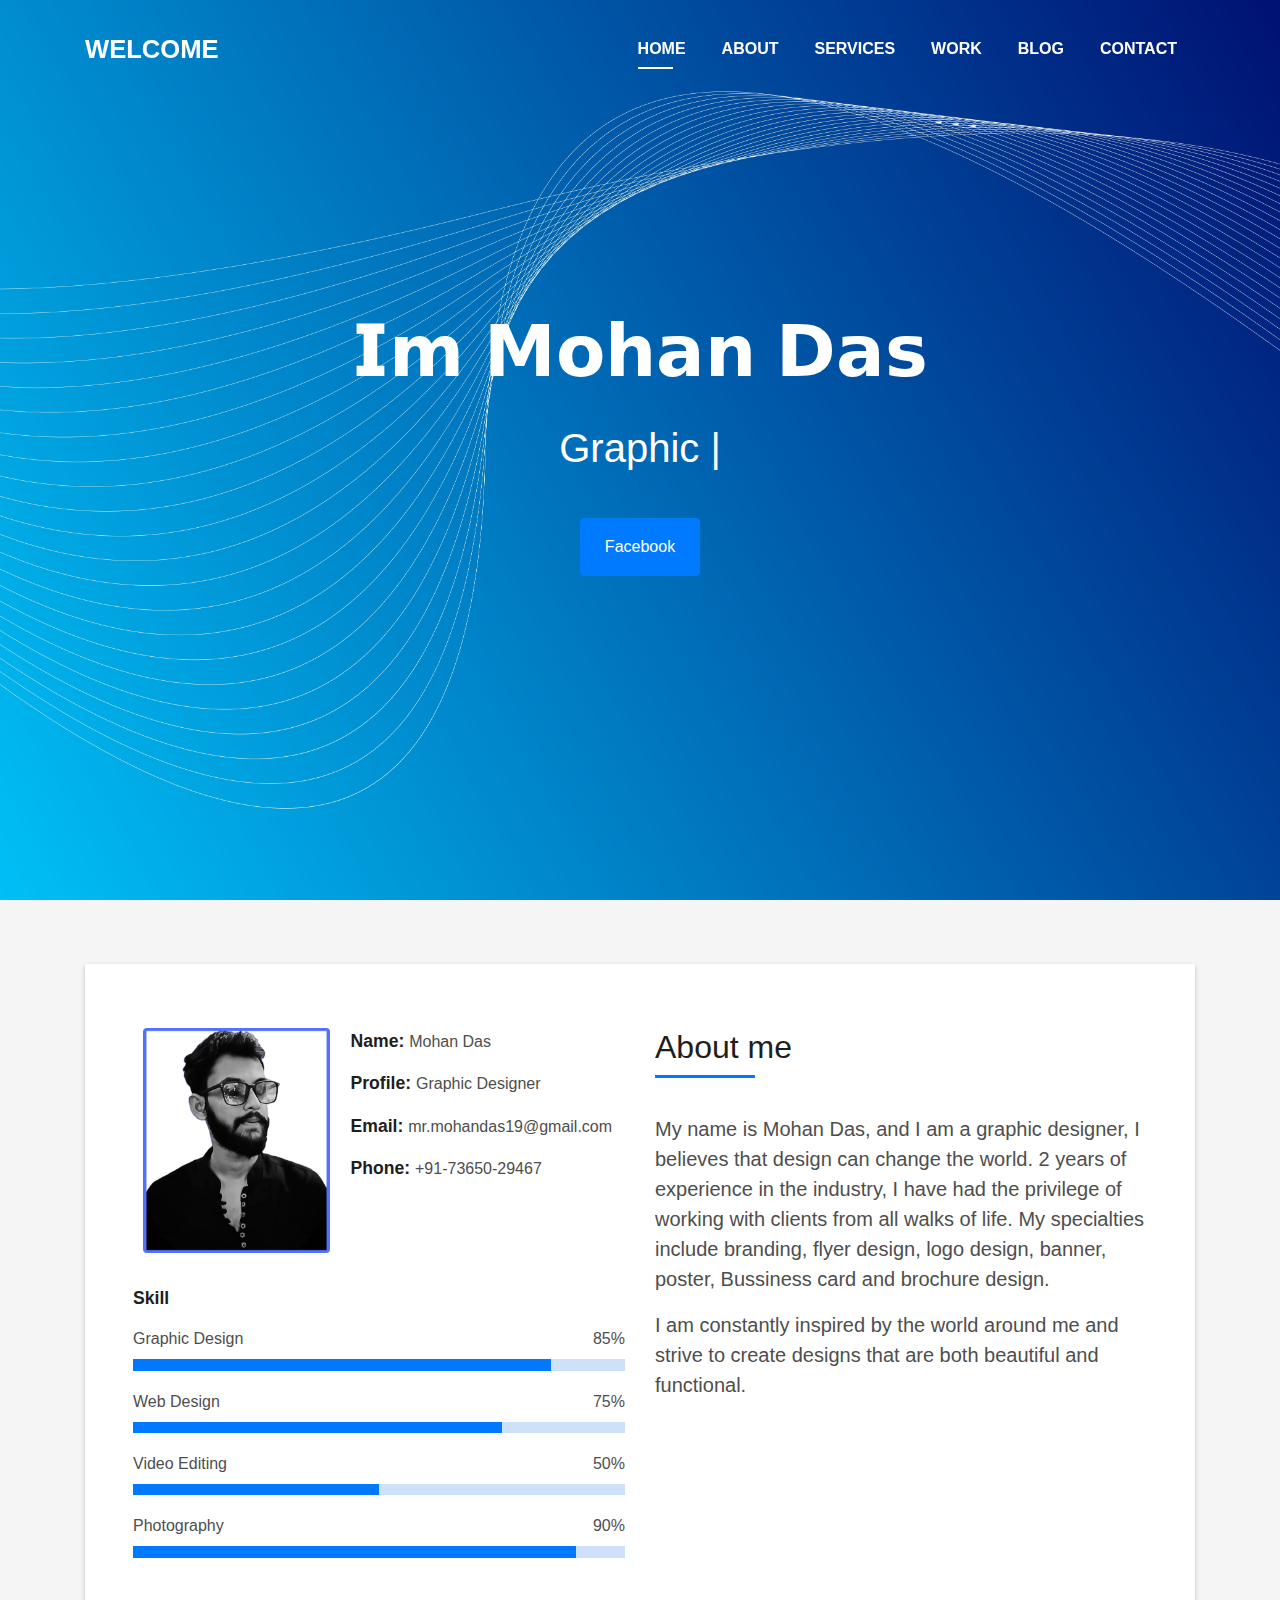
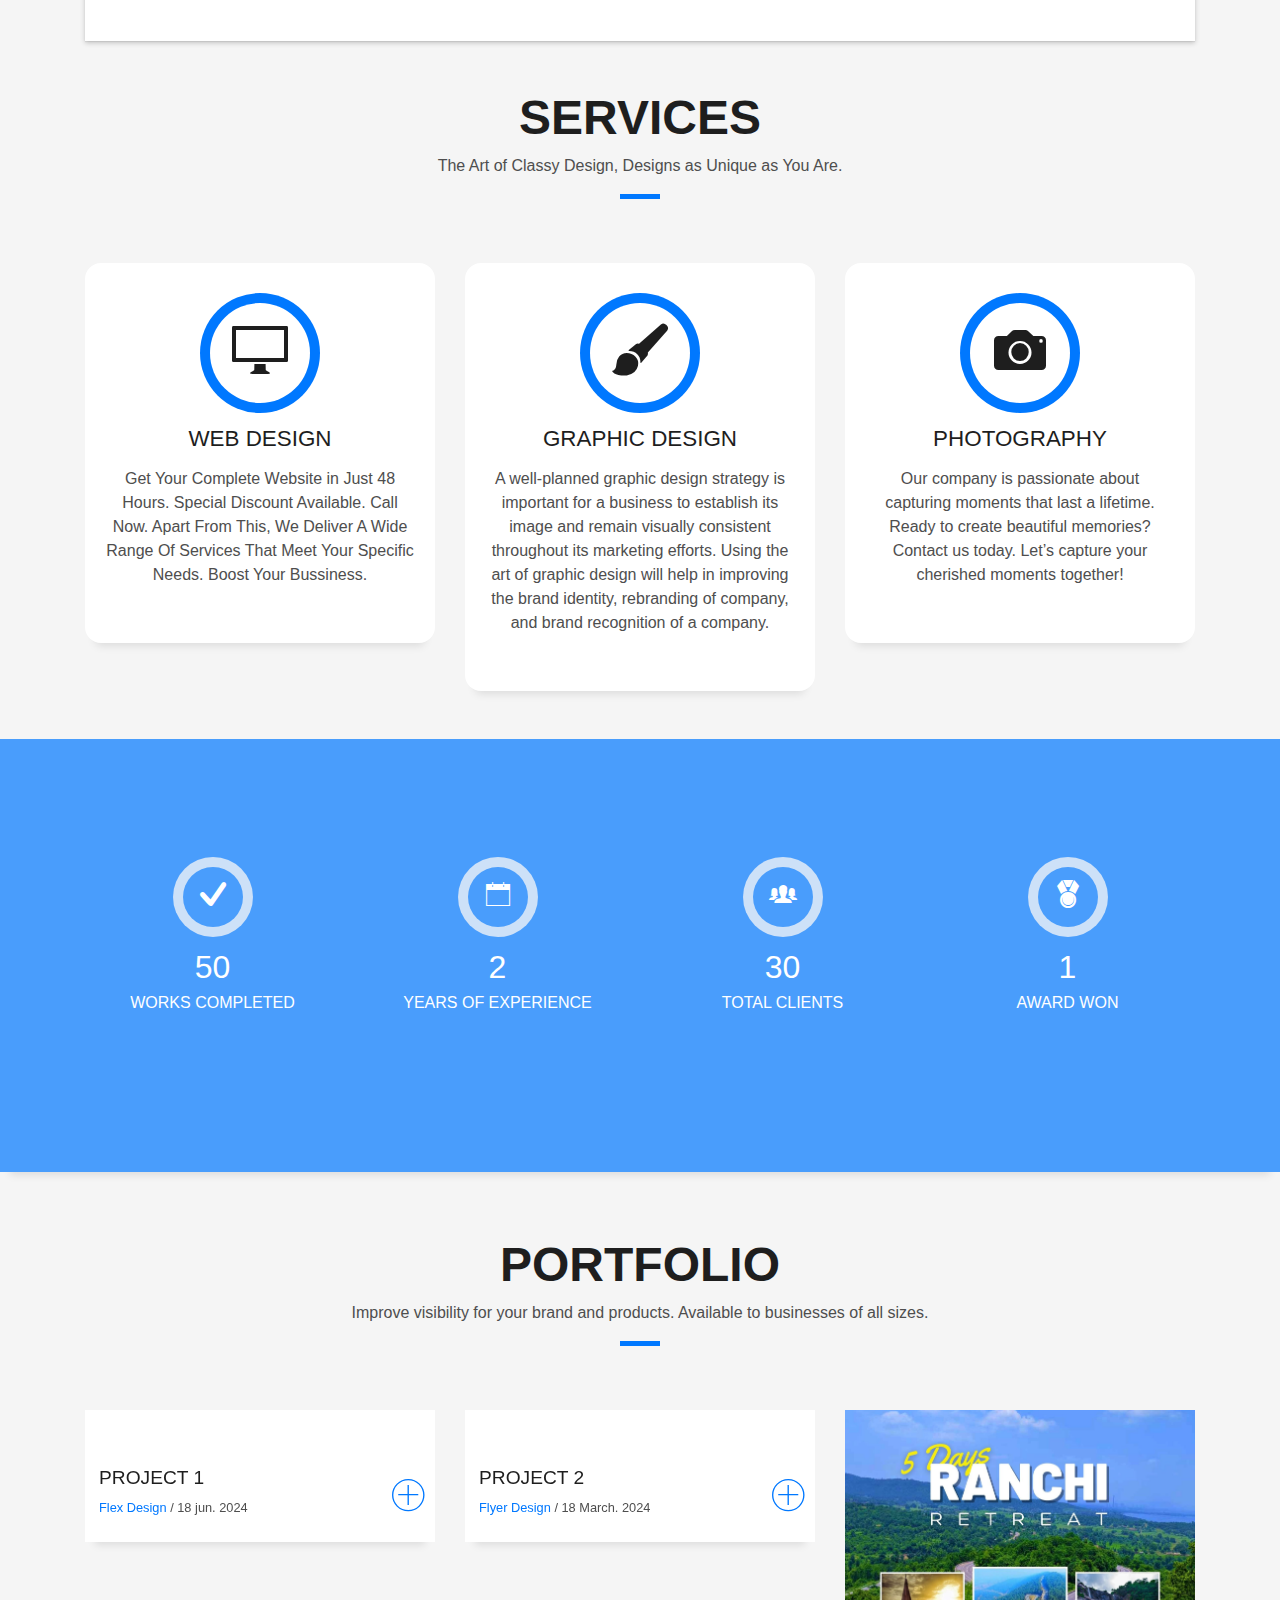
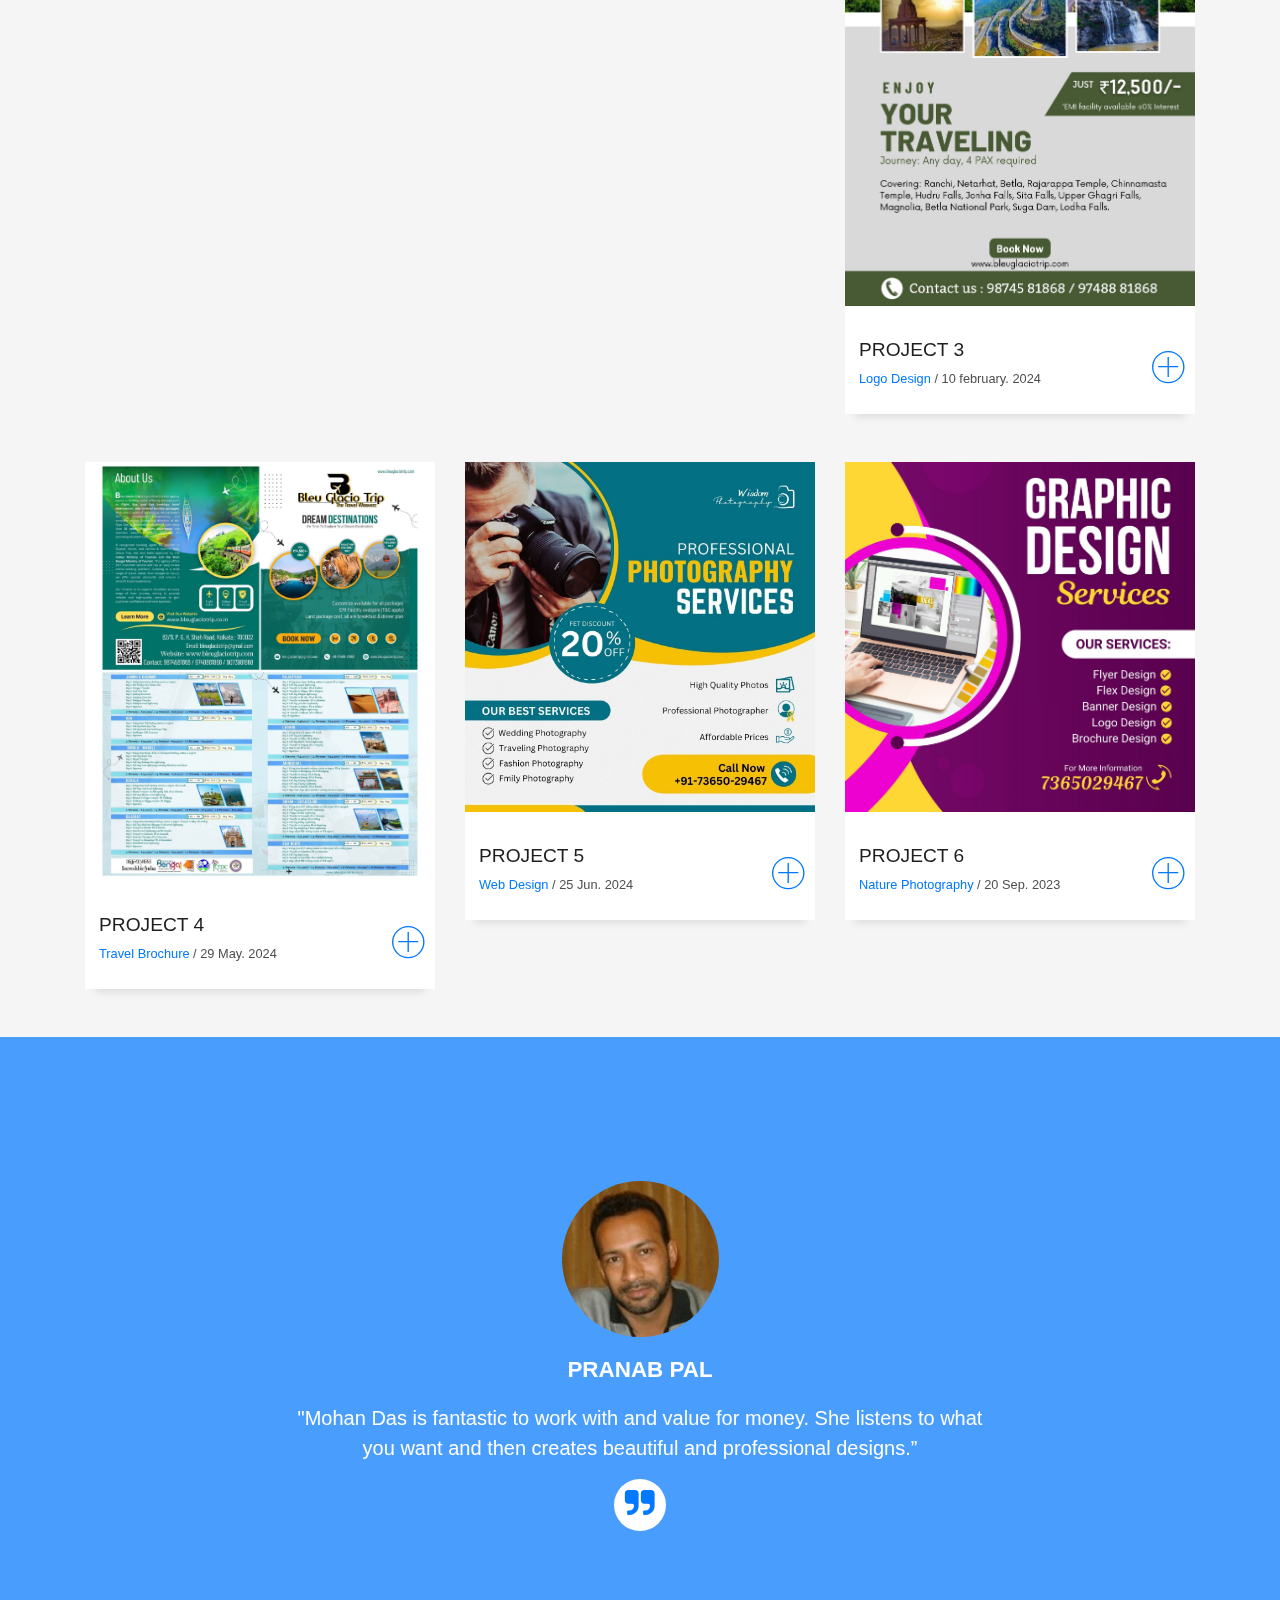
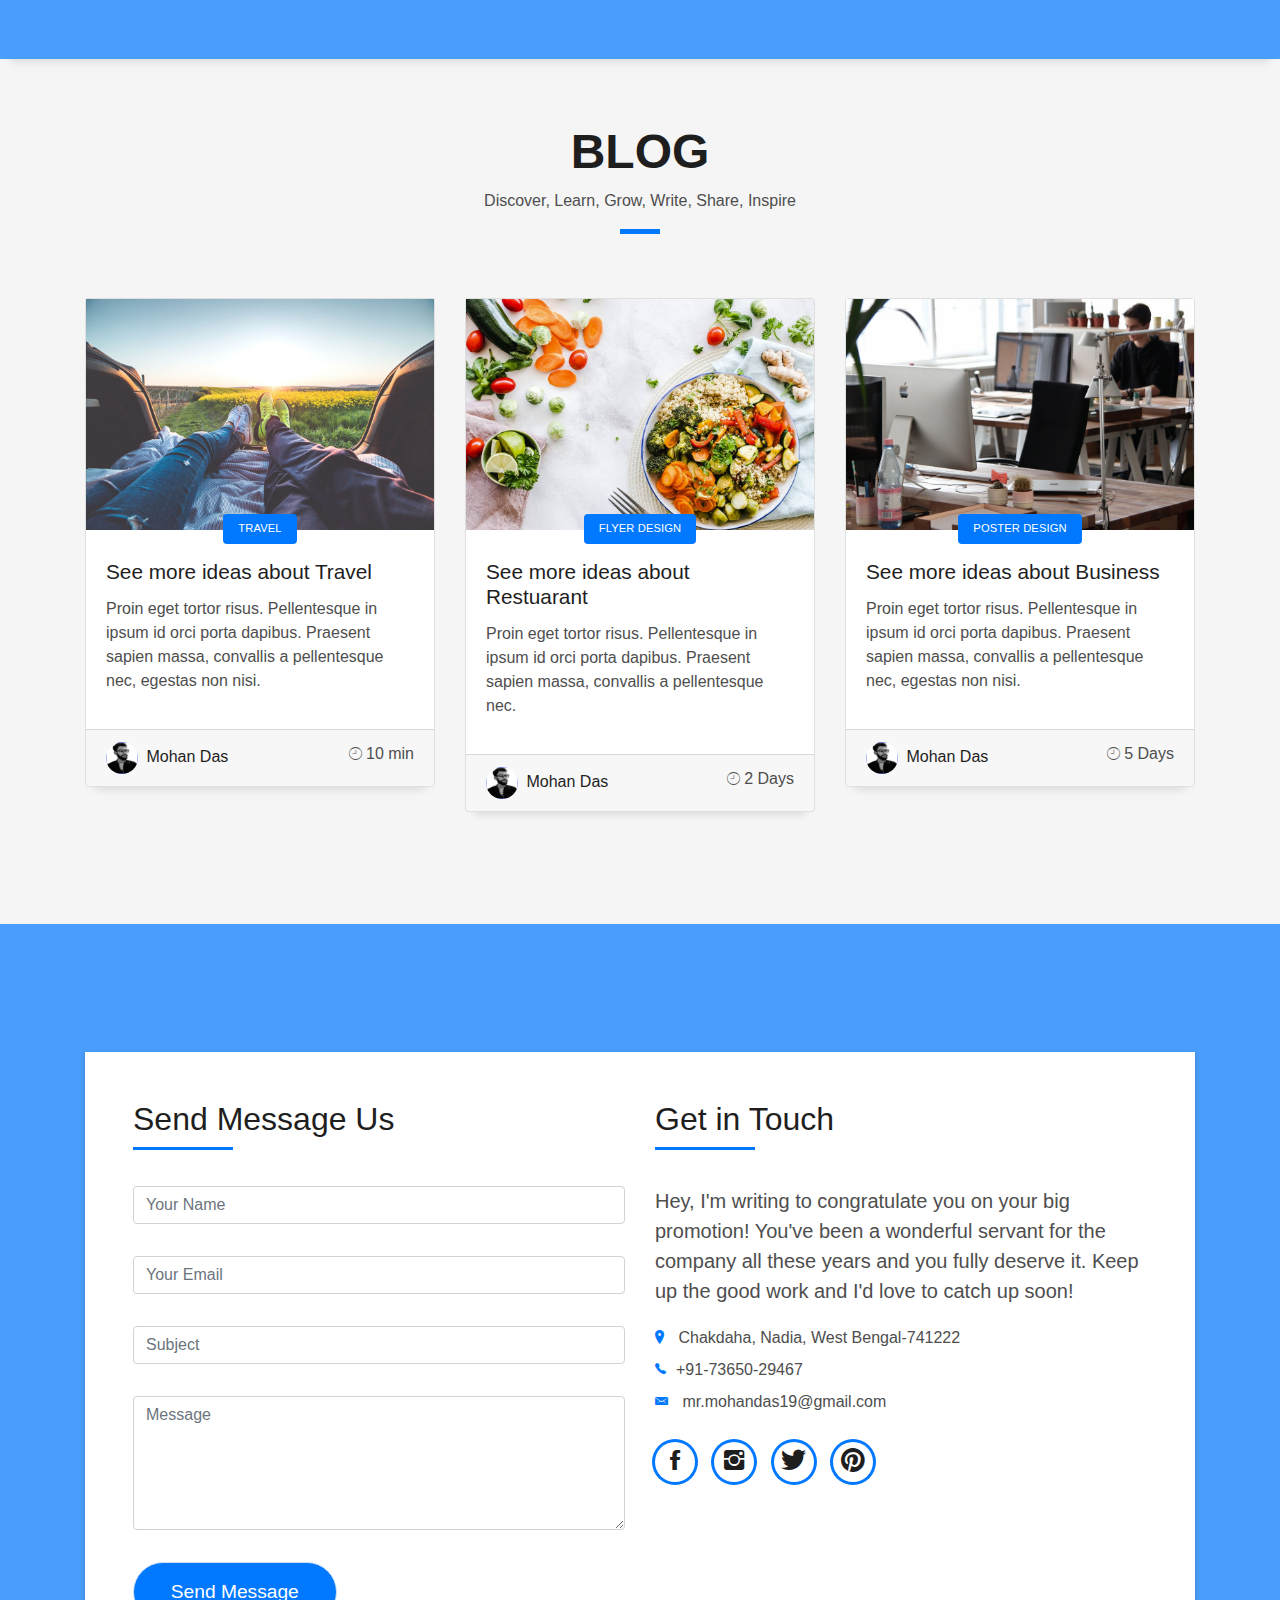
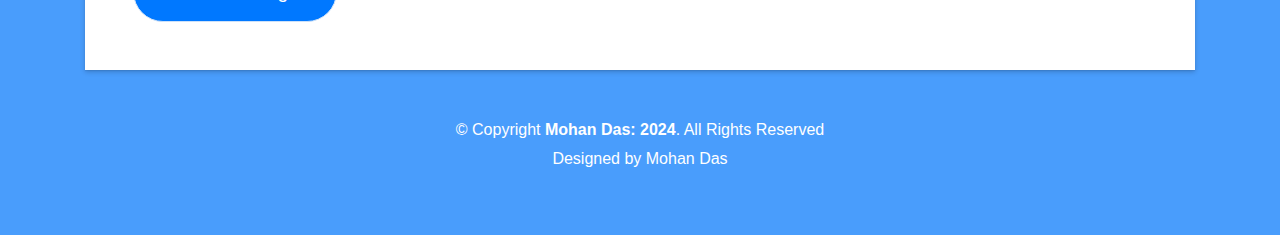
==== index.html @ 05a3be1e "Update index.html" ====
<!DOCTYPE html>
<html lang="en">
<head>
  <meta charset="utf-8">
  <title>Mohan Das</title>
  <meta content="width=device-width, initial-scale=1.0" name="viewport">
  <meta content="" name="keywords">
  <meta content="" name="description">

  <!-- Favicons -->
  <link href="img/favicon.png" rel="icon">
  <link href="img/apple-touch-icon.png" rel="apple-touch-icon">

  <!-- Bootstrap CSS File -->
  <link href="lib/bootstrap/css/bootstrap.min.css" rel="stylesheet">

  <!-- Libraries CSS Files -->
  <link href="lib/font-awesome/css/font-awesome.min.css" rel="stylesheet">
  <link href="lib/animate/animate.min.css" rel="stylesheet">
  <link href="lib/ionicons/css/ionicons.min.css" rel="stylesheet">
  <link href="lib/owlcarousel/assets/owl.carousel.min.css" rel="stylesheet">
  <link href="lib/lightbox/css/lightbox.min.css" rel="stylesheet">

  <!-- Main Stylesheet File -->
  <link href="css/style.css" rel="stylesheet">

  <!-- =======================================================
    Theme Name: Mohan Das
    Theme URL:
    Author: 
    License: 
  ======================================================= -->
</head>

<body id="page-top">

  <!--/ Nav Star /-->
  <nav class="navbar navbar-b navbar-trans navbar-expand-md fixed-top" id="mainNav">
    <div class="container">
      <a class="navbar-brand js-scroll" href="#page-top">WELCOME</a>
      <button class="navbar-toggler collapsed" type="button" data-toggle="collapse" data-target="#navbarDefault"
        aria-controls="navbarDefault" aria-expanded="false" aria-label="Toggle navigation">
        <span></span>
        <span></span>
        <span></span>
      </button>
      <div class="navbar-collapse collapse justify-content-end" id="navbarDefault">
        <ul class="navbar-nav">
          <li class="nav-item">
            <a class="nav-link js-scroll active" href="#home">Home</a>
          </li>
          <li class="nav-item">
            <a class="nav-link js-scroll" href="#about">About</a>
          </li>
          <li class="nav-item">
            <a class="nav-link js-scroll" href="#service">Services</a>
          </li>
          <li class="nav-item">
            <a class="nav-link js-scroll" href="#work">Work</a>
          </li>
          <li class="nav-item">
            <a class="nav-link js-scroll" href="#blog">Blog</a>
          </li>
          <li class="nav-item">
            <a class="nav-link js-scroll" href="#contact">Contact</a>
          </li>
        </ul>
      </div>
    </div>
  </nav>
  <!--/ Nav End /-->

  <!--/ Intro Skew Star /-->
  <div id="home" class="intro route bg-image" style="background-image: url(img/intro-bg.jpg)">
    <div class="background-image"></div>
    <div class="intro-content display-table">
      <div class="table-cell">
        <div class="container">
          <!--<p class="display-6 color-d">Hello, world!</p>-->
          <h1 class="intro-title mb-4">𝗜𝗺 𝗠𝗼𝗵𝗮𝗻 𝗗𝗮𝘀</h1>
          <p class="intro-subtitle"><span class="text-slider-items">Graphic Designer,  Web Designer,  Photographer,  Writer</span><strong class="text-slider"></strong></p>
          <!-- <p class="pt-3"><a class="btn btn-primary btn js-scroll px-4" href="#about" role="button">Learn More</a></p> -->
        </div>
        <br>
						<!-- <h2 class="d-flex" style="margin-bottom: 0"></h2> -->
						<!-- <br> -->
			            <p><a href="https://www.facebook.com/writermohandas?mibextid=ZbWKwL" class="btn btn-primary py-3 px-4">Facebook</a> 
						
      </div>
    </div>
  </div>
  <!--/ Intro Skew End /-->

  <section id="about" class="about-mf sect-pt4 route">
    <div class="container">
      <div class="row">
        <div class="col-sm-12">
          <div class="box-shadow-full">
            <div class="row">
              <div class="col-md-6">
                <div class="row">
                  <div class="col-sm-6 col-md-5">
                    <div class="about-img">
                      <img src="img/testimonial-2.jpg" class="img-fluid rounded b-shadow-a" alt="">
                    </div>
                  </div>
                  <div class="col-sm-6 col-md-7">
                    <div class="about-info">
                      <p><span class="title-s">Name: </span> <span>Mohan Das</span></p>
                      <p><span class="title-s">Profile: </span> <span>Graphic Designer</span></p>
                      <p><span class="title-s">Email: </span> <span>mr.mohandas19@gmail.com</span></p>
                      <p><span class="title-s">Phone: </span> <span>+91-73650-29467</span></p>
                    </div>
                  </div>
                </div>
                <div class="skill-mf">
                  <p class="title-s">Skill</p>
                  <span>Graphic Design</span> <span class="pull-right">85%</span>
                  <div class="progress">
                    <div class="progress-bar" role="progressbar" style="width: 85%;" aria-valuenow="85" aria-valuemin="0"
                      aria-valuemax="100"></div>
                  </div>
                  <span>Web Design</span> <span class="pull-right">75%</span>
                  <div class="progress">
                    <div class="progress-bar" role="progressbar" style="width: 75%" aria-valuenow="75" aria-valuemin="0"
                      aria-valuemax="100"></div>
                  </div>
                  <span>Video Editing</span> <span class="pull-right">50%</span>
                  <div class="progress">
                    <div class="progress-bar" role="progressbar" style="width: 50%" aria-valuenow="50" aria-valuemin="0"
                      aria-valuemax="100"></div>
                  </div>
                  <span>Photography</span> <span class="pull-right">90%</span>
                  <div class="progress">
                    <div class="progress-bar" role="progressbar" style="width: 90%" aria-valuenow="90" aria-valuemin="0"
                      aria-valuemax="100"></div>
                  </div>
                </div>
              </div>
              <div class="col-md-6">
                <div class="about-me pt-4 pt-md-0">
                  <div class="title-box-2">
                    <h5 class="title-left">
                      About me
                    </h5>
                  </div>
                  <p class="lead">
                    My name is Mohan Das, and I am a graphic designer, I believes that design can change the world. 
                    2 years of experience in the industry, I have had the privilege of working with clients from all walks of life.
                    My specialties include branding, flyer design, logo design, banner, poster, Bussiness card and brochure design.
                  <p class="lead">
                    I am constantly inspired by the world around me and strive to create designs that are both beautiful and functional.
                  </p>
                  </p>
                </div>
              </div>
            </div>
          </div>
        </div>
      </div>
    </div>
  </section>

  <!--/ Section Services Star /-->
  <section id="service" class="services-mf route">
    <div class="container">
      <div class="row">
        <div class="col-sm-12">
          <div class="title-box text-center">
            <h3 class="title-a">
              Services
            </h3>
            <p class="subtitle-a">
              The Art of Classy Design, Designs as Unique as You Are.
            </p>
            <div class="line-mf"></div>
          </div>
        </div>
      </div>
      <div class="row">
        <div class="col-md-4">
          <div class="service-box">
            <div class="service-ico">
              <span class="ico-circle"><i class="ion-monitor"></i></span>
            </div>
            <div class="service-content">
              <h2 class="s-title">Web Design</h2>
              <p class="s-description text-center">
                Get Your Complete Website in Just 48 Hours. Special Discount Available.
                Call Now. Apart From This, We Deliver A Wide Range Of Services That Meet Your Specific Needs.
                Boost Your Bussiness.
              </p>
            </div>
          </div>
        </div>
        <div class="col-md-4">
          <div class="service-box">
            <div class="service-ico">
              <span class="ico-circle"><i class="ion-paintbrush"></i></span>
            </div>
            <div class="service-content">
              <h2 class="s-title">Graphic Design</h2>
              <p class="s-description text-center">
                A well-planned graphic design strategy is important for a business to
                establish its image and remain visually consistent throughout its marketing efforts.
                Using the art of graphic design will help in improving the brand identity,
                rebranding of company, and brand recognition of a company.
              </p>
            </div>
          </div>
        </div>
        <div class="col-md-4">
          <div class="service-box">
            <div class="service-ico">
              <span class="ico-circle"><i class="ion-camera"></i></span>
            </div>
            <div class="service-content">
              <h2 class="s-title">Photography</h2>
              <p class="s-description text-center">
                Our company is passionate about capturing moments that last a lifetime.
                Ready to create beautiful memories? Contact us today. Let’s capture your cherished moments together!
              </p>
            </div>
        
              </p>
            </div>
          </div>
        </div>
      </div>
    </div>
  </section>
  <!--/ Section Services End /-->
  <div class="section-counter paralax-mf bg-image" style="background-image: url(img/counters-bg.jpg)">
    <div class="overlay-mf"></div>
    <div class="container">
      <div class="row">
        <div class="col-sm-3 col-lg-3">
          <div class="counter-box">
            <div class="counter-ico">
              <span class="ico-circle"><i class="ion-checkmark-round"></i></span>
            </div>
            <div class="counter-num">
              <p class="counter">50</p>
              <span class="counter-text">WORKS COMPLETED</span>
            </div>
          </div>
        </div>
        <div class="col-sm-3 col-lg-3">
          <div class="counter-box pt-4 pt-md-0">
            <div class="counter-ico">
              <span class="ico-circle"><i class="ion-ios-calendar-outline"></i></span>
            </div>
            <div class="counter-num">
              <p class="counter">2</p>
              <span class="counter-text">YEARS OF EXPERIENCE</span>
            </div>
          </div>
        </div>
        <div class="col-sm-3 col-lg-3">
          <div class="counter-box pt-4 pt-md-0">
            <div class="counter-ico">
              <span class="ico-circle"><i class="ion-ios-people"></i></span>
            </div>
            <div class="counter-num">
              <p class="counter">30</p>
              <span class="counter-text">TOTAL CLIENTS</span>
            </div>
          </div>
        </div>
        <div class="col-sm-3 col-lg-3">
          <div class="counter-box pt-4 pt-md-0">
            <div class="counter-ico">
              <span class="ico-circle"><i class="ion-ribbon-a"></i></span>
            </div>
            <div class="counter-num">
              <p class="counter">1</p>
              <span class="counter-text">AWARD WON</span>
            </div>
          </div>
        </div>
      </div>
    </div>
  </div>


  
  <!--/ Section Portfolio Star /-->
  <section id="work" class="portfolio-mf sect-pt4 route">
    <div class="container">
      <div class="row">
        <div class="col-sm-12">
          <div class="title-box text-center">
            <h3 class="title-a">
              Portfolio
            </h3>
            <p class="subtitle-a">
              Improve visibility for your brand and products. Available to businesses of all sizes.
            </p>
            <div class="line-mf"></div>
          </div>
        </div>
      </div>
      <div class="row">
        <div class="col-md-4">
          <div class="work-box">
            <a href="img/work-1.jpg" data-lightbox="gallery-mf">
              <div class="work-img">
                <img src="img/work-1.jpg" alt="" class="img-fluid">
              </div>
              <div class="work-content">
                <div class="row">
                  <div class="col-sm-8">
                    <h2 class="w-title">PROJECT 1</h2>
                    <div class="w-more">
                      <span class="w-ctegory">Flex Design</span> / <span class="w-date">18 jun. 2024</span>
                    </div>
                  </div>
                  <div class="col-sm-4">
                    <div class="w-like">
                      <span class="ion-ios-plus-outline"></span>
                    </div>
                  </div>
                </div>
              </div>
            </a>
          </div>
        </div>
        <div class="col-md-4">
          <div class="work-box">
            <a href="img/work-2.jpg" data-lightbox="gallery-mf">
              <div class="work-img">
                <img src="img/work-2.jpg" alt="" class="img-fluid">
              </div>
              <div class="work-content">
                <div class="row">
                  <div class="col-sm-8">
                    <h2 class="w-title">PROJECT 2</h2>
                    <div class="w-more">
                      <span class="w-ctegory">Flyer Design</span> / <span class="w-date">18 March. 2024</span>
                    </div>
                  </div>
                  <div class="col-sm-4">
                    <div class="w-like">
                      <span class="ion-ios-plus-outline"></span>
                    </div>
                  </div>
                </div>
              </div>
            </a>
          </div>
        </div>
        <div class="col-md-4">
          <div class="work-box">
            <a href="img/work-3.jpg" data-lightbox="gallery-mf">
              <div class="work-img">
                <img src="img/work-3.jpg" alt="" class="img-fluid">
              </div>
              <div class="work-content">
                <div class="row">
                  <div class="col-sm-8">
                    <h2 class="w-title">PROJECT 3</h2>
                    <div class="w-more">
                      <span class="w-ctegory">Logo Design</span> / <span class="w-date">10 february. 2024</span>
                    </div>
                  </div>
                  <div class="col-sm-4">
                    <div class="w-like">
                      <span class="ion-ios-plus-outline"></span>
                    </div>
                  </div>
                </div>
              </div>
            </a>
          </div>
        </div>
        <div class="col-md-4">
          <div class="work-box">
            <a href="img/work-4.jpg" data-lightbox="gallery-mf">
              <div class="work-img">
                <img src="img/work-4.jpg" alt="" class="img-fluid">
              </div>
              <div class="work-content">
                <div class="row">
                  <div class="col-sm-8">
                    <h2 class="w-title">PROJECT 4</h2>
                    <div class="w-more">
                      <span class="w-ctegory">Travel Brochure</span> / <span class="w-date">29 May. 2024</span>
                    </div>
                  </div>
                  <div class="col-sm-4">
                    <div class="w-like">
                      <span class="ion-ios-plus-outline"></span>
                    </div>
                  </div>
                </div>
              </div>
            </a>
          </div>
        </div>
        <div class="col-md-4">
          <div class="work-box">
            <a href="img/work-5.jpg" data-lightbox="gallery-mf">
              <div class="work-img">
                <img src="img/work-5.jpg" alt="" class="img-fluid">
              </div>
              <div class="work-content">
                <div class="row">
                  <div class="col-sm-8">
                    <h2 class="w-title">PROJECT 5</h2>
                    <div class="w-more">
                      <span class="w-ctegory">Web Design</span> / <span class="w-date">25 Jun. 2024</span>
                    </div>
                  </div>
                  <div class="col-sm-4">
                    <div class="w-like">
                      <span class="ion-ios-plus-outline"></span>
                    </div>
                  </div>
                </div>
              </div>
            </a>
          </div>
        </div>
        <div class="col-md-4">
          <div class="work-box">
            <a href="img/work-6.jpg" data-lightbox="gallery-mf">
              <div class="work-img">
                <img src="img/work-6.jpg" alt="" class="img-fluid">
              </div>
              <div class="work-content">
                <div class="row">
                  <div class="col-sm-8">
                    <h2 class="w-title">PROJECT 6</h2>
                    <div class="w-more">
                      <span class="w-ctegory">Nature Photography</span> / <span class="w-date">20 Sep. 2023</span>
                    </div>
                  </div>
                  <div class="col-sm-4">
                    <div class="w-like">
                      <span class="ion-ios-plus-outline"></span>
                    </div>
                  </div>
                </div>
              </div>
            </a>
          </div>
        </div>
        
      </div>
    </div>
  </section>
  <!--/ Section Portfolio End /-->

  <!--/ Section Testimonials Star /-->
  <div class="testimonials paralax-mf bg-image" style="background-image: url(img/overlay-bg.jpg)">
    <div class="overlay-mf"></div>
    <div class="container">
      <div class="row">
        <div class="col-md-12">
          <div id="testimonial-mf" class="owl-carousel owl-theme">
            <div class="testimonial-box">
              <div class="author-test">
                <img src="img/testimonial-4.jpg" alt="" class="rounded-circle b-shadow-a">
                <span class="author">Pranab Pal</span>
              </div>
              <div class="content-test">
                <p class="description lead">
                  "Mohan Das is fantastic to work with and value for money.
                  She listens to what you want and then creates beautiful and professional designs.”
                </p>
                <span class="comit"><i class="fa fa-quote-right"></i></span>
              </div>
            </div>
          </div>
        </div>
      </div>
    </div>
  </div>
  <!--/ Section Blog Star /-->
  <section id="blog" class="blog-mf sect-pt4 route">
    <div class="container">
      <div class="row">
        <div class="col-sm-12">
          <div class="title-box text-center">
            <h3 class="title-a">
              Blog
            </h3>
            <p class="subtitle-a">
              Discover, Learn, Grow, Write, Share, Inspire
            </p>
            <div class="line-mf"></div>
          </div>
        </div>
      </div>
      <div class="row">
        <div class="col-md-4">
          <div class="card card-blog">
            <div class="card-img">
              <a href="blog-single.html"><img src="img/post-1.jpg" alt="" class="img-fluid"></a>
            </div>
            <div class="card-body">
              <div class="card-category-box">
                <div class="card-category">
                  <h6 class="category">Travel</h6>
                </div>
              </div>
              <h3 class="card-title"><a href="blog-single.html">See more ideas about Travel</a></h3>
              <p class="card-description">
                Proin eget tortor risus. Pellentesque in ipsum id orci porta dapibus. Praesent sapien massa, convallis
                a pellentesque nec,
                egestas non nisi.
              </p>
            </div>
            <div class="card-footer">
              <div class="post-author">
                <a href="#">
                  <img src="img/testimonial-2.jpg" alt="" class="avatar rounded-circle">
                  <span class="author">Mohan Das</span>
                </a>
              </div>
              <div class="post-date">
                <span class="ion-ios-clock-outline"></span> 10 min
              </div>
            </div>
          </div>
        </div>
        <div class="col-md-4">
          <div class="card card-blog">
            <div class="card-img">
              <a href="blog-single.html"><img src="img/post-2.jpg" alt="" class="img-fluid"></a>
            </div>
            <div class="card-body">
              <div class="card-category-box">
                <div class="card-category">
                  <h6 class="category">Flyer Design</h6>
                </div>
              </div>
              <h3 class="card-title"><a href="blog-single.html">See more ideas about Restuarant</a></h3>
              <p class="card-description">
                Proin eget tortor risus. Pellentesque in ipsum id orci porta dapibus. Praesent sapien massa, convallis
                a pellentesque nec.
              </p>
            </div>
            <div class="card-footer">
              <div class="post-author">
                <a href="#">
                  <img src="img/testimonial-2.jpg" alt="" class="avatar rounded-circle">
                  <span class="author">Mohan Das</span>
                </a>
              </div>
              <div class="post-date">
                <span class="ion-ios-clock-outline"></span> 2 Days
              </div>
            </div>
          </div>
        </div>
        <div class="col-md-4">
          <div class="card card-blog">
            <div class="card-img">
              <a href="blog-single.html"><img src="img/post-3.jpg" alt="" class="img-fluid"></a>
            </div>
            <div class="card-body">
              <div class="card-category-box">
                <div class="card-category">
                  <h6 class="category">Poster Design</h6>
                </div>
              </div>
              <h3 class="card-title"><a href="blog-single.html">See more ideas about Business</a></h3>
              <p class="card-description">
                Proin eget tortor risus. Pellentesque in ipsum id orci porta dapibus. Praesent sapien massa, convallis
                a pellentesque nec,
                egestas non nisi.
              </p>
            </div>
            <div class="card-footer">
              <div class="post-author">
                <a href="#">
                  <img src="img/testimonial-2.jpg" alt="" class="avatar rounded-circle">
                  <span class="author">Mohan Das</span>
                </a>
              </div>
              <div class="post-date">
                <span class="ion-ios-clock-outline"></span> 5 Days
              </div>
            </div>
          </div>
        </div>
      </div>
    </div>
  </section>
  <!--/ Section Blog End /-->

  <!--/ Section Contact-Footer Star /-->
  <section class="paralax-mf footer-paralax bg-image sect-mt4 route" style="background-image: url(img/overlay-bg.jpg)">
    <div class="overlay-mf"></div>
    <div class="container">
      <div class="row">
        <div class="col-sm-12">
          <div class="contact-mf">
            <div id="contact" class="box-shadow-full">
              <div class="row">
                <div class="col-md-6">
                  <div class="title-box-2">
                    <h5 class="title-left">
                      Send Message Us
                    </h5>
                  </div>
                  <div>
                      <form action="https://api.web3forms.com/submit" method="post" role="form" class="contactForm">
                        <input type="hidden" name="access_key" value="02c8aef6-a885-48a5-ab6d-387e777ddd70">
                        <div id="sendmessage">Your message has been sent. Thank you!</div>
                      <div id="errormessage"></div>
                      <div class="row">
                        <div class="col-md-12 mb-3">
                          <div class="form-group">
                            <input type="text" name="name" class="form-control" id="name" placeholder="Your Name" data-rule="minlen:4" data-msg="Please enter at least 4 chars" />
                            <div class="validation"></div>
                          </div>
                        </div>
                        <div class="col-md-12 mb-3">
                          <div class="form-group">
                            <input type="email" class="form-control" name="email" id="email" placeholder="Your Email" data-rule="email" data-msg="Please enter a valid email" />
                            <div class="validation"></div>
                          </div>
                        </div>
                        <div class="col-md-12 mb-3">
                            <div class="form-group">
                              <input type="text" class="form-control" name="subject" id="subject" placeholder="Subject" data-rule="minlen:4" data-msg="Please enter at least 8 chars of subject" />
                              <div class="validation"></div>
                            </div>
                        </div>
                        <div class="col-md-12 mb-3">
                          <div class="form-group">
                            <textarea class="form-control" name="message" rows="5" data-rule="required" data-msg="Please write something for us" placeholder="Message"></textarea>
                            <div class="validation"></div>
                          </div>
                        </div>
                        <div class="col-md-12">
                          <button type="submit" class="button button-a button-big button-rouded">Send Message</button>
                        </div>
                      </div>
                    </form>
                  </div>
                </div>
                <div class="col-md-6">
                  <div class="title-box-2 pt-4 pt-md-0">
                    <h5 class="title-left">
                      Get in Touch
                    </h5>
                  </div>
                  <div class="more-info">
                    <p class="lead">
                      Hey,
                      I'm writing to congratulate you on your big promotion!
                      You've been a wonderful servant for the company all these years and you fully deserve it.
                      Keep up the good work and I'd love to catch up soon!
                    </p>
                    <ul class="list-ico">
                      <li><span class="ion-ios-location"></span> Chakdaha, Nadia, West Bengal-741222</li>
                      <li><span class="ion-ios-telephone"></span>+91-73650-29467</li>
                      <li><span class="ion-email"></span> mr.mohandas19@gmail.com</li>
                    </ul>
                  </div>
                  <div class="socials">
                    <ul>
                      <li><a href="https://www.facebook.com/writermohandas?mibextid=ZbWKwL" target="_blank"><span class="ico-circle"><i class="ion-social-facebook"></i></span></a></li>
                      <li><a href="https://www.instagram.com/mohan_das_official?igsh=dmxseXRwMnlxZnZy" target="_blank" ><span class="ico-circle"><i class="ion-social-instagram"></i></span></a></li>
                      <li><a href="https://x.com/official41562?s=09" target="_blank"><span class="ico-circle"><i class="ion-social-twitter"></i></span></a></li>
                      <li><a href="https://pin.it/3mIoVBJIZ" target="_blank"><span class="ico-circle"><i class="ion-social-pinterest"></i></span></a></li>
                    </ul>
                  </div>
                </div>
              </div>
            </div>
          </div>
        </div>
      </div>
    </div>
    <footer>
      <div class="container">
        <div class="row">
          <div class="col-sm-12">
            <div class="copyright-box">
              <p class="copyright">&copy; Copyright <strong>Mohan Das: 2024</strong>. All Rights Reserved</p>
              <div class="credits">
                <!--
                  All the links in the footer should remain intact.
                  You can delete the links only if you purchased the pro version.
                  Licensing information: https://bootstrapmade.com/license/
                  Purchase the pro version with working PHP/AJAX contact form: https://bootstrapmade.com/buy/?theme=DevFolio
                -->
                Designed by <a href="https://www.facebook.com/writermohandas?mibextid=ZbWKwL">Mohan Das</a>
              </div>
            </div>
          </div>
        </div>
      </div>
    </footer>
  </section>
  <!--/ Section Contact-footer End /-->

  <a href="#" class="back-to-top"><i class="fa fa-chevron-up"></i></a>
  <div id="preloader"></div>

  <!-- JavaScript Libraries -->
  <script src="lib/jquery/jquery.min.js"></script>
  <script src="lib/jquery/jquery-migrate.min.js"></script>
  <script src="lib/popper/popper.min.js"></script>
  <script src="lib/bootstrap/js/bootstrap.min.js"></script>
  <script src="lib/easing/easing.min.js"></script>
  <script src="lib/counterup/jquery.waypoints.min.js"></script>
  <script src="lib/counterup/jquery.counterup.js"></script>
  <script src="lib/owlcarousel/owl.carousel.min.js"></script>
  <script src="lib/lightbox/js/lightbox.min.js"></script>
  <script src="lib/typed/typed.min.js"></script>
  <!-- Contact Form JavaScript File -->
  <script src="contactform/contactform.js"></script>

  <!-- Template Main Javascript File -->
  <script src="js/main.js"></script>

</body>
</html>
---- css/style.css ----
/*
  Theme Name: DevFolio
  Theme URL: https://bootstrapmade.com/devfolio-bootstrap-portfolio-html-template/
  Author: BootstrapMade.com
  License: https://bootstrapmade.com/license/
*/

/*======================================
//--//-->   STYLES GENERALES
======================================*/

body {
  background-color: #f5f5f5;
  color: #4e4e4e;
}

h1,
h2,
h3,
h4,
h5,
h6 {
  color: #1e1e1e;
}

a {
  color: #1e1e1e;
  transition: all 0.5s ease-in-out;
}

a:hover {
  color: #0078ff;
  text-decoration: none;
  transition: all 0.5s ease-in-out;
}

.p-r {
  position: relative;
}

.color-a {
  color: #0078ff;
}

.color-d {
  color: #f5f5f5;
}

.color-text-a {
  color: #4e4e4e;
}

.box-shadow,
.paralax-mf,
.service-box,
.work-box,
.card-blog {
  box-shadow: 0 13px 8px -10px rgba(0, 0, 0, 0.1);
}

.box-shadow-a,
.button:hover {
  box-shadow: 0 0 0 4px #cde1f8;
}

.display-5 {
  font-size: 2.5rem;
  font-weight: 300;
  line-height: 1.1;
}

.display-6 {
  font-size: 2rem;
  font-weight: 300;
  line-height: 1.1;
}

.avatar {
  width: 32px;
  height: 32px;
  margin-right: 4px;
  overflow: hidden;
}

.bg-image {
  background-repeat: no-repeat;
  background-attachment: fixed;
  background-size: cover;
  background-position: center center;
}

.overlay-mf {
  background-color: #0078ff;
}

.overlay-mf {
  position: absolute;
  top: 0;
  left: 0px;
  padding: 0;
  height: 100%;
  width: 100%;
  opacity: .7;
}

.paralax-mf {
  position: relative;
  padding: 8rem 0;
}

.display-table {
  width: 100%;
  height: 100%;
  display: table;
}

.table-cell {
  display: table-cell;
  vertical-align: middle;
}

/*--/ Sections /--*/

.sect-4 {
  padding: 4rem 0;
}

.sect-pt4 {
  padding-top: 4rem;
}

.sect-mt4 {
  margin-top: 4rem;
}

/*--/ Title s /--*/

.title-s {
  font-weight: 600;
  color: #1e1e1e;
  font-size: 1.1rem;
}

/*--/ Title A /--*/

.title-box {
  margin-bottom: 4rem;
}

.title-a {
  font-size: 3rem;
  font-weight: bold;
  text-transform: uppercase;
}

.subtitle-a {
  color: #4e4e4e;
}

.line-mf {
  width: 40px;
  height: 5px;
  background-color: #0078ff;
  margin: 0 auto;
}

/*--/ Title Left /--*/

.title-box-2 {
  margin-bottom: 3rem;
}

.title-left {
  font-size: 2rem;
  position: relative;
}

.title-left:before {
  content: '';
  position: absolute;
  height: 3px;
  background-color: #0078ff;
  width: 100px;
  bottom: -12px;
}

/*------/ Box /------*/

.box-pl2 {
  padding-left: 2rem;
}

.box-shadow-full {
  padding: 3rem 1.25rem;
  position: relative;
  background-color: #fff;
  margin-bottom: 3rem;
  z-index: 2;
  box-shadow: 0 1px 1px 0 rgba(0, 0, 0, 0.06), 0 2px 5px 0 rgba(0, 0, 0, 0.2);
}

/*------/ Socials /------*/

.socials {
  padding: 1.5rem 0;
}

.socials ul li {
  display: inline-block;
}

.socials .ico-circle {
  height: 40px;
  width: 40px;
  font-size: 1.7rem;
  border-radius: 50%;
  line-height: 1.4;
  margin: 0 15px 0 0;
  box-shadow: 0 0 0 3px #0078ff;
  transition: all 500ms ease;
}

.socials .ico-circle:hover {
  background-color: #0078ff;
  color: #fff;
  box-shadow: 0 0 0 3px #cde1f8;
  transition: all 500ms ease;
}

/*------/ Ul resect /------*/

.ul-resect,
.socials ul,
.list-ico,
.blog-wrapper .post-meta ul,
.box-comments .list-comments,
.widget-sidebar .list-sidebar,
.widget-tags ul {
  list-style: none;
  padding-left: 0;
  margin-bottom: 0;
}

.list-ico {
  line-height: 2;
}

.list-ico span {
  color: #0078ff;
  margin-right: 10px;
}

/*------/ Ico Circle /------*/

.ico-circle {
  height: 100px;
  width: 100px;
  font-size: 2rem;
  border-radius: 50%;
  line-height: 1.55;
  margin: 0 auto;
  text-align: center;
  box-shadow: 0 0 0 10px #0078ff;
  display: block;
}

/*------/ Owl Carousel /------*/

.owl-theme .owl-dots {
  text-align: center;
  margin-top: 18px;
}

.owl-theme .owl-dots .owl-dot {
  display: inline-block;
}

.owl-theme .owl-dots .owl-dot span {
  width: 18px;
  height: 7px;
  margin: 5px 5px;
  background: #cde1f8;
  border: 0px solid #cde1f8;
  display: block;
  transition: all 0.6s ease-in-out;
  cursor: pointer;
}

.owl-theme .owl-dots .owl-dot:hover span {
  background-color: #cde1f8;
}

.owl-theme .owl-dots .owl-dot.active span {
  background-color: #1B1B1B;
  width: 25px;
}

/*--/ Scrolltop s /--*/

.scrolltop-mf {
  position: relative;
  display: none;
}

.scrolltop-mf span {
  z-index: 999;
  position: fixed;
  width: 42px;
  height: 42px;
  background-color: #0078ff;
  opacity: .7;
  font-size: 1.6rem;
  line-height: 1.5;
  text-align: center;
  color: #fff;
  top: auto;
  left: auto;
  right: 30px;
  bottom: 50px;
  cursor: pointer;
  border-radius: 50%;
}

/* Back to top button */

.back-to-top {
  position: fixed;
  display: none;
  background: #0078ff;
  color: #fff;
  width: 44px;
  height: 44px;
  text-align: center;
  line-height: 1;
  font-size: 16px;
  border-radius: 50%;
  right: 15px;
  bottom: 15px;
  transition: background 0.5s;
  z-index: 11;
}

.back-to-top i {
  padding-top: 12px;
  color: #fff;
}

/* Prelaoder */

#preloader {
  position: fixed;
  top: 0;
  left: 0;
  right: 0;
  bottom: 0;
  z-index: 9999;
  overflow: hidden;
  background: #fff;
}

#preloader:before {
  content: "";
  position: fixed;
  top: calc(50% - 30px);
  left: calc(50% - 30px);
  border: 6px solid #f2f2f2;
  border-top: 6px solid #0078ff;
  border-radius: 50%;
  width: 60px;
  height: 60px;
  -webkit-animation: animate-preloader 1s linear infinite;
  animation: animate-preloader 1s linear infinite;
}

@-webkit-keyframes animate-preloader {
  0% {
    -webkit-transform: rotate(0deg);
    transform: rotate(0deg);
  }

  100% {
    -webkit-transform: rotate(360deg);
    transform: rotate(360deg);
  }
}

@keyframes animate-preloader {
  0% {
    -webkit-transform: rotate(0deg);
    transform: rotate(0deg);
  }

  100% {
    -webkit-transform: rotate(360deg);
    transform: rotate(360deg);
  }
}

/*======================================
//--//-->   NAVBAR
======================================*/

.navbar-b {
  transition: all .5s ease-in-out;
  background-color: transparent;
  padding-top: 1.563rem;
  padding-bottom: 1.563rem;
}

.navbar-b.navbar-reduce {
  box-shadow: 0px 6px 9px 0px rgba(0, 0, 0, 0.06);
}

.navbar-b.navbar-trans .nav-item,
.navbar-b.navbar-reduce .nav-item {
  position: relative;
  padding-right: 10px;
  padding-left: 0;
}

.navbar-b.navbar-trans .nav-link,
.navbar-b.navbar-reduce .nav-link {
  color: #fff;
  text-transform: uppercase;
  font-weight: 600;
}

.navbar-b.navbar-trans .nav-link:before,
.navbar-b.navbar-reduce .nav-link:before {
  content: '';
  position: absolute;
  margin-left: 0px;
  width: 0%;
  bottom: 0;
  left: 0;
  height: 2px;
  transition: all 500ms ease;
}

.navbar-b.navbar-trans .nav-link:hover,
.navbar-b.navbar-reduce .nav-link:hover {
  color: #1B1B1B;
}

.navbar-b.navbar-trans .nav-link:hover:before,
.navbar-b.navbar-reduce .nav-link:hover:before {
  width: 35px;
}

.navbar-b.navbar-trans .show > .nav-link:before,
.navbar-b.navbar-trans .active > .nav-link:before,
.navbar-b.navbar-trans .nav-link.show:before,
.navbar-b.navbar-trans .nav-link.active:before,
.navbar-b.navbar-reduce .show > .nav-link:before,
.navbar-b.navbar-reduce .active > .nav-link:before,
.navbar-b.navbar-reduce .nav-link.show:before,
.navbar-b.navbar-reduce .nav-link.active:before {
  width: 35px;
}

.navbar-b.navbar-trans .nav-link:before {
  background-color: #fff;
}

.navbar-b.navbar-trans .nav-link:hover {
  color: #fff;
}

.navbar-b.navbar-trans .show > .nav-link,
.navbar-b.navbar-trans .active > .nav-link,
.navbar-b.navbar-trans .nav-link.show,
.navbar-b.navbar-trans .nav-link.active {
  color: #fff;
}

.navbar-b.navbar-reduce {
  transition: all .5s ease-in-out;
  background-color: #fff;
  padding-top: 15px;
  padding-bottom: 15px;
}

.navbar-b.navbar-reduce .nav-link {
  color: #0078ff;
}

.navbar-b.navbar-reduce .nav-link:before {
  background-color: #0078ff;
}

.navbar-b.navbar-reduce .nav-link:hover {
  color: #0078ff;
}

.navbar-b.navbar-reduce .show > .nav-link,
.navbar-b.navbar-reduce .active > .nav-link,
.navbar-b.navbar-reduce .nav-link.show,
.navbar-b.navbar-reduce .nav-link.active {
  color: #0078ff;
}

.navbar-b.navbar-reduce .navbar-brand {
  color: #0078ff;
}

.navbar-b.navbar-reduce .navbar-toggler span {
  background-color: #1B1B1B;
}

.navbar-b .navbar-brand {
  color: #fff;
  font-size: 1.6rem;
  font-weight: 600;
}

.navbar-b .navbar-nav .dropdown-item.show .dropdown-menu,
.navbar-b .dropdown.show .dropdown-menu,
.navbar-b .dropdown-btn.show .dropdown-menu {
  -webkit-transform: translate3d(0px, 0px, 0px);
  transform: translate3d(0px, 0px, 0px);
  visibility: visible !important;
}

.navbar-b .dropdown-menu {
  margin: 1.12rem 0 0;
  border-radius: 0;
}

.navbar-b .dropdown-menu .dropdown-item {
  padding: .7rem 1.7rem;
  transition: all 500ms ease;
}

.navbar-b .dropdown-menu .dropdown-item:hover {
  background-color: #0078ff;
  color: #fff;
  transition: all 500ms ease;
}

.navbar-b .dropdown-menu .dropdown-item.active {
  background-color: #0078ff;
}

/*--/ Hamburger Navbar /--*/

.navbar-toggler {
  position: relative;
}

.navbar-toggler:focus,
.navbar-toggler:active {
  outline: 0;
}

.navbar-toggler span {
  display: block;
  background-color: #fff;
  height: 3px;
  width: 25px;
  margin-top: 4px;
  margin-bottom: 4px;
  -webkit-transform: rotate(0deg);
  transform: rotate(0deg);
  left: 0;
  opacity: 1;
}

.navbar-toggler span:nth-child(1),
.navbar-toggler span:nth-child(3) {
  transition: -webkit-transform .35s ease-in-out;
  transition: transform .35s ease-in-out;
  transition: transform .35s ease-in-out, -webkit-transform .35s ease-in-out;
}

.navbar-toggler:not(.collapsed) span:nth-child(1) {
  position: absolute;
  left: 12px;
  top: 10px;
  -webkit-transform: rotate(135deg);
  transform: rotate(135deg);
  opacity: 0.9;
}

.navbar-toggler:not(.collapsed) span:nth-child(2) {
  height: 12px;
  visibility: hidden;
  background-color: transparent;
}

.navbar-toggler:not(.collapsed) span:nth-child(3) {
  position: absolute;
  left: 12px;
  top: 10px;
  -webkit-transform: rotate(-135deg);
  transform: rotate(-135deg);
  opacity: 0.9;
}

/*======================================
//--//-->   INTRO
======================================*/

.intro {
  height: 100vh;
  position: relative;
  color: #fff;
}

.intro .intro-content {
  text-align: center;
  position: absolute;
}

.intro .overlay-itro {
  background-color: rgba(0, 0, 0, 0.6);
  position: absolute;
  top: 0;
  left: 0px;
  padding: 0;
  height: 100%;
  width: 100%;
  opacity: .9;
}

.intro .intro-title {
  color: #fff;
  font-weight: 600;
  font-size: 3rem;
}

.intro .intro-subtitle {
  font-size: 1.5rem;
  font-weight: 300;
}

.intro .text-slider-items {
  display: none;
}

.intro-single {
  height: 350px;
}

.intro-single .intro-content {
  margin-top: 30px;
}

.intro-single .intro-title {
  text-transform: uppercase;
  font-size: 3rem;
}

.intro-single .breadcrumb {
  background-color: transparent;
  color: #0078ff;
}

.intro-single .breadcrumb .breadcrumb-item:before {
  color: #cde1f8;
}

.intro-single .breadcrumb .breadcrumb-item.active {
  color: #cde1f8;
}

.intro-single .breadcrumb a {
  color: #fff;
}

/*======================================
//--//-->   ABOUT
======================================*/

.about-mf .box-shadow-full {
  padding-top: 4rem;
  padding-bottom: 4rem;
}

.about-mf .about-img {
  margin-bottom: 2rem;
}

.about-mf .about-img img {
  margin-left: 10px;
}

.skill-mf span {
  color: #4e4e4e;
}

.skill-mf .progress {
  background-color: #cde1f8;
  margin: .5rem 0 1.2rem 0;
  border-radius: 0;
  height: .7rem;
}

.skill-mf .progress .progress-bar {
  height: .7rem;
  background-color: #0078ff;
}

/*======================================
//--//-->   SERVICES
======================================*/

.service-box {
  background-color: #fff;
  padding: 2.5rem 1.3rem;
  border-radius: 1rem;
  margin-bottom: 3rem;
}

.service-box:hover .ico-circle {
  transition: all 500ms ease;
  color: #fff;
  background-color: #0078ff;
  box-shadow: 0 0 0 10px #cde1f8;
}

.service-box .service-ico {
  margin-bottom: 1rem;
  color: #1e1e1e;
}

.service-box .ico-circle {
  transition: all 500ms ease;
  font-size: 4rem;
}

.service-box .s-title {
  font-size: 1.4rem;
  text-transform: uppercase;
  text-align: center;
  padding: .4rem 0;
}

.service-box .s-description {
  color: #4e4e4e;
}

/*======================================
//--//-->   COUNTER
======================================*/

.counter-box {
  color: #fff;
  text-align: center;
}

.counter-ico {
  margin-bottom: 1rem;
}

.counter-ico .ico-circle {
  height: 60px;
  width: 60px;
  line-height: 1.8;
  box-shadow: 0 0 0 10px #cde1f8;
}

.counter-num .counter {
  font-size: 2rem;
  margin-bottom: 0;
}

/*======================================
//--//-->   PORTFOLIO
======================================*/

.work-box {
  margin-bottom: 3rem;
  -webkit-backface-visibility: hidden;
  backface-visibility: hidden;
  background-color: #fff;
}

.work-box:hover img {
  -webkit-transform: scale(1.3);
  transform: scale(1.3);
}

.work-img {
  display: block;
  overflow: hidden;
}

.work-img img {
  transition: all 1s;
}

.work-content {
  padding: 2rem 3% 1rem 4%;
}

.work-content .w-more {
  color: #4e4e4e;
  font-size: .8rem;
}

.work-content .w-more .w-ctegory {
  color: #0078ff;
}

.work-content .w-like {
  font-size: 2.5rem;
  color: #0078ff;
  float: right;
}

.work-content .w-like a {
  color: #0078ff;
}

.work-content .w-like .num-like {
  font-size: .7rem;
}

.w-title {
  font-size: 1.2rem;
}

/*======================================
//--//-->   TESTIMONIALS
======================================*/

.testimonials .owl-carousel .owl-item img {
  width: auto;
}

.testimonial-box {
  color: #fff;
  text-align: center;
}

.testimonial-box .author-test {
  margin-top: 1rem;
}

.testimonial-box .author-test img {
  margin: 0 auto;
}

.testimonial-box .author {
  color: #fff;
  text-transform: uppercase;
  font-weight: 600;
  margin: 1rem 0;
  display: block;
  font-size: 1.4rem;
}

.testimonial-box .comit {
  font-size: 2rem;
  color: #0078ff;
  background-color: #fff;
  width: 52px;
  height: 52px;
  display: block;
  margin: 0 auto;
  border-radius: 50%;
  line-height: 1.6;
}

/*======================================
//--//-->   BLOG
======================================*/

.card-blog .card-body {
  position: relative;
}

.card-blog .card-category-box {
  position: absolute;
  text-align: center;
  top: -16px;
  left: 15px;
  right: 15px;
  line-height: 25px;
  overflow: hidden;
}

.card-blog .card-category {
  display: inline-block;
  color: #fff;
  padding: 0 15px 5px;
  overflow: hidden;
  background-color: #0078ff;
  border-radius: 4px;
}

.card-blog .card-category .category {
  color: #fff;
  display: inline-block;
  text-transform: uppercase;
  font-size: .7rem;
  letter-spacing: .1px;
  margin-bottom: 0;
}

.card-blog .card-title {
  font-size: 1.3rem;
  margin-top: .6rem;
}

.card-blog .card-description {
  color: #4e4e4e;
}

.card-blog .post-author {
  display: inline-block;
}

.card-blog .post-date {
  color: #4e4e4e;
  display: inline-block;
  float: right;
}

/*======================================
//--//-->   BLOG-SINGLE
======================================*/

.post-box,
.form-comments,
.box-comments,
.widget-sidebar {
  padding: 2rem;
  background-color: #fff;
  margin-bottom: 3rem;
}

.blog-wrapper .article-title {
  font-size: 1.5rem;
}

.blog-wrapper .post-meta {
  margin: 1rem 0;
}

.blog-wrapper .post-meta ul {
  border-left: 4px solid #0078ff;
  margin-top: 1rem;
}

.blog-wrapper .post-meta ul li {
  display: inline-block;
  margin-left: 15px;
}

.blog-wrapper .post-meta ul a {
  color: #0078ff;
}

.blog-wrapper .post-meta ul span {
  color: #1e1e1e;
}

.blog-wrapper .blockquote {
  border-left: 4px solid #0078ff;
  padding: 18px;
  font-style: italic;
}

/*------/ Comments /------*/

.box-comments .list-comments li {
  padding-bottom: 40px;
}

.box-comments .list-comments .comment-avatar {
  display: table-cell;
  vertical-align: top;
}

.box-comments .list-comments .comment-avatar img {
  width: 80px;
  height: 80px;
}

.box-comments .list-comments .comment-author {
  font-size: 1.3rem;
}

.box-comments .list-comments .comment-details {
  display: table-cell;
  vertical-align: top;
  padding-left: 25px;
}

.box-comments .list-comments a {
  color: #0078ff;
}

.box-comments .list-comments span {
  color: #1e1e1e;
  font-style: italic;
}

.box-comments .comment-children {
  margin-left: 40px;
}

/*------/ Sidebar /------*/

.widget-sidebar .sidebar-title {
  font-size: 1.6rem;
  font-weight: 600;
  border-left: 5px solid #0078ff;
  padding-left: 15px;
  text-transform: uppercase;
  margin-bottom: 1.5rem;
}

.widget-sidebar .list-sidebar li {
  position: relative;
  padding: 6px 0 6px 24px;
}

.widget-sidebar .list-sidebar li:before {
  position: absolute;
  content: "";
  width: 10px;
  height: 1px;
  left: 0;
  background-color: #0078ff;
  top: 20px;
}

.sidebar-search input {
  background-color: #fff;
  border-radius: 0;
  transition: all 0.5s ease-in-out;
}

.sidebar-search .btn-search {
  background-color: #0078ff;
  border-color: #0078ff;
  border-radius: 0;
  padding-left: 20px;
  padding-right: 20px;
}

.widget-tags ul li {
  display: inline-block;
  background-color: #0078ff;
  padding: .2rem .6rem;
  margin-bottom: .5rem;
  border-radius: 15px;
}

.widget-tags ul li a {
  color: #fff;
}

/*======================================
//--//-->   CONTACT
======================================*/

.footer-paralax {
  padding: 4rem 0 0 0;
}

.contact-mf {
  margin-top: 4rem;
}

/*======================================
//--//-->   FOOTER
======================================*/

footer {
  text-align: center;
  color: #fff;
  padding-bottom: 4rem;
}

footer .copyright {
  margin-bottom: .3rem;
}

footer .credits {
  margin-bottom: 0;
}

footer .credits a {
  color: #fff;
}

/*======================================
//--//-->   CONtaCT FORM
======================================*/

#sendmessage {
  color: #0078ff;
  border: 1px solid #0078ff;
  display: none;
  text-align: center;
  padding: 15px;
  font-weight: 600;
  margin-bottom: 15px;
}

#errormessage {
  color: red;
  display: none;
  border: 1px solid red;
  text-align: center;
  padding: 15px;
  font-weight: 600;
  margin-bottom: 15px;
}

#sendmessage.show,
#errormessage.show,
.show {
  display: block;
}

.validation {
  color: red;
  display: none;
  margin: 0 0 20px;
  font-weight: 400;
  font-size: 13px;
}

/*======================================
//--//-->   BUTTON
======================================*/

.button {
  display: inline-block;
  padding: .3rem .6rem;
  text-align: center;
  vertical-align: middle;
  -webkit-user-select: none;
  -moz-user-select: none;
  -ms-user-select: none;
  user-select: none;
  font-size: 1rem;
  border-radius: .3rem;
  border: 1px solid transparent;
  transition: all 500ms ease;
  cursor: pointer;
}

.button:focus {
  outline: 0;
}

.button:hover {
  background-color: #0062d3;
  color: #fff;
  transition: all 500ms ease;
}

.button-a {
  background-color: #0078ff;
  color: #fff;
  border-color: #cde1f8;
}

.button-big {
  padding: .9rem 2.3rem;
  font-size: 1.2rem;
}

.button-rouded {
  border-radius: 5rem;
}

.btn-lg {
  padding: .5rem 1rem;
  font-size: 1.25rem;
  line-height: 1.5;
  border-radius: .3rem;
}

@media (min-width: 577px) {
  .counter-box {
    margin-bottom: 1.8rem;
  }
}

@media (min-width: 767px) {
  .about-mf .box-pl2 {
    margin-top: 3rem;
    padding-left: 0rem;
  }

  .card-blog {
    margin-bottom: 3rem;
  }

  .contact-mf .box-pl2 {
    margin-top: 3rem;
    padding-left: 0rem;
  }
}

@media (min-width: 768px) {
  .box-shadow-full {
    padding: 3rem;
  }

  .navbar-b.navbar-trans .nav-item,
  .navbar-b.navbar-reduce .nav-item {
    padding-left: 10px;
  }

  .navbar-b.navbar-trans .nav-link:before,
  .navbar-b.navbar-reduce .nav-link:before {
    margin-left: 18px;
  }

  .intro .intro-title {
    font-size: 4.5rem;
  }

  .intro .intro-subtitle {
    font-size: 2.5rem;
  }

  .intro-single .intro-title {
    font-size: 3.5rem;
  }

  .testimonial-box .description {
    padding: 0 5rem;
  }

  .post-box,
  .form-comments,
  .box-comments,
  .widget-sidebar {
    padding: 3rem;
  }

  .blog-wrapper .article-title {
    font-size: 1.9rem;
  }

  .box-comments .list-comments .comment-author {
    font-size: 1.5rem;
  }
}

@media (min-width: 992px) {
  .testimonial-box .description {
    padding: 0 8rem;
  }
}

@media (min-width: 1200px) {
  .testimonial-box .description {
    padding: 0 13rem;
  }
}

@media (max-width: 768px) {
  .back-to-top {
    bottom: 15px;
  }
}
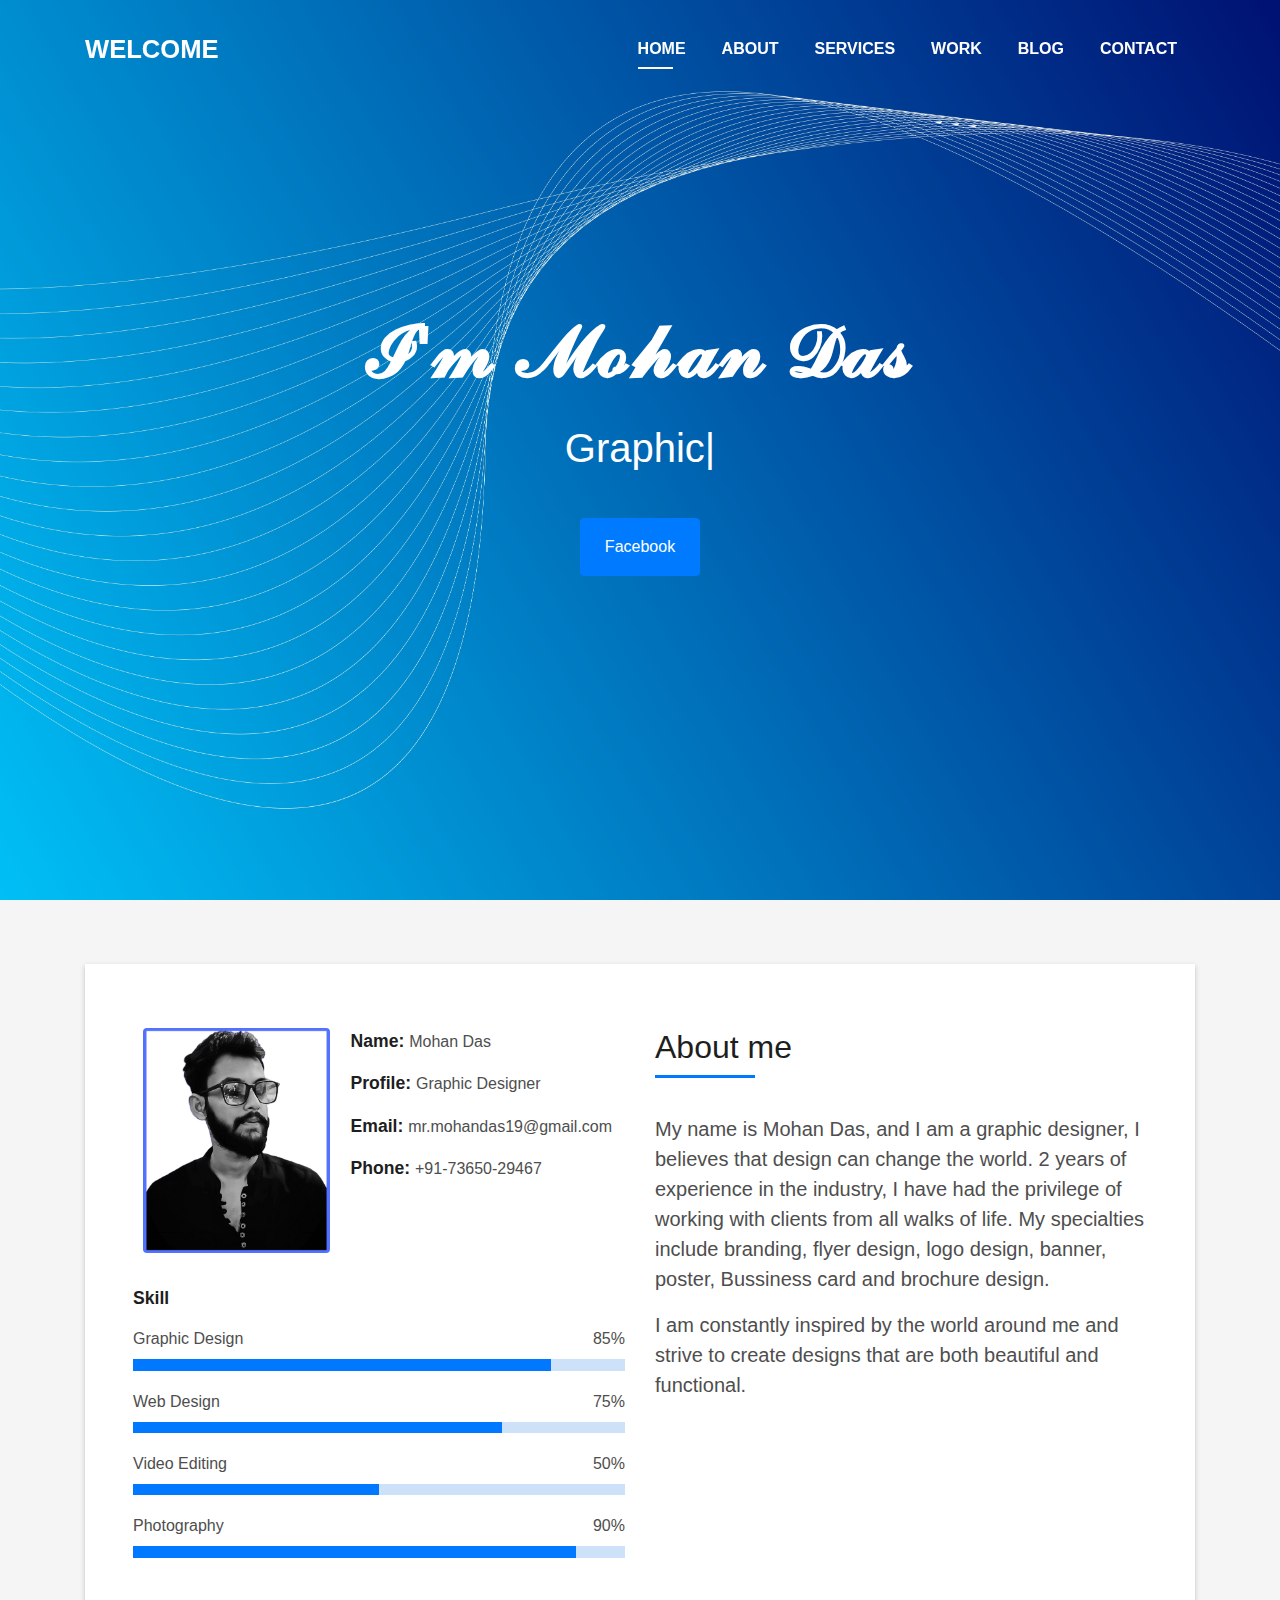
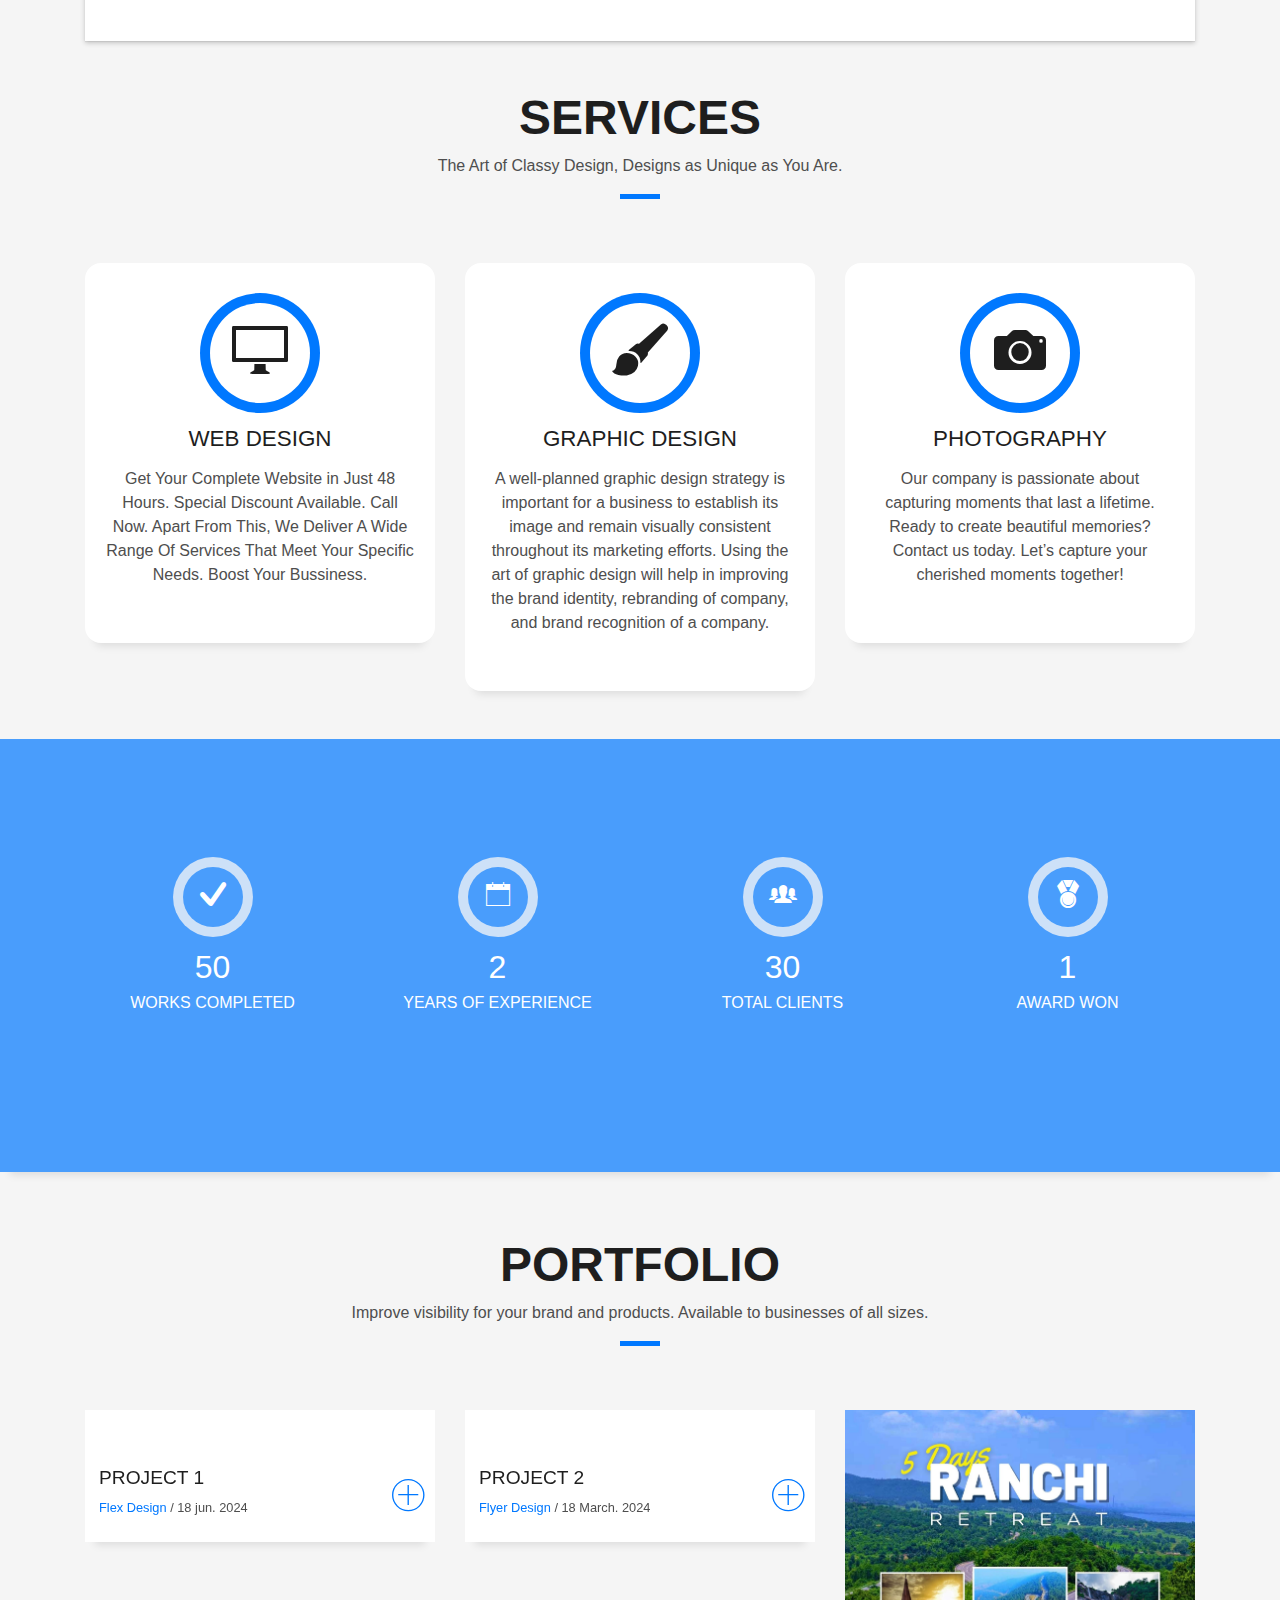
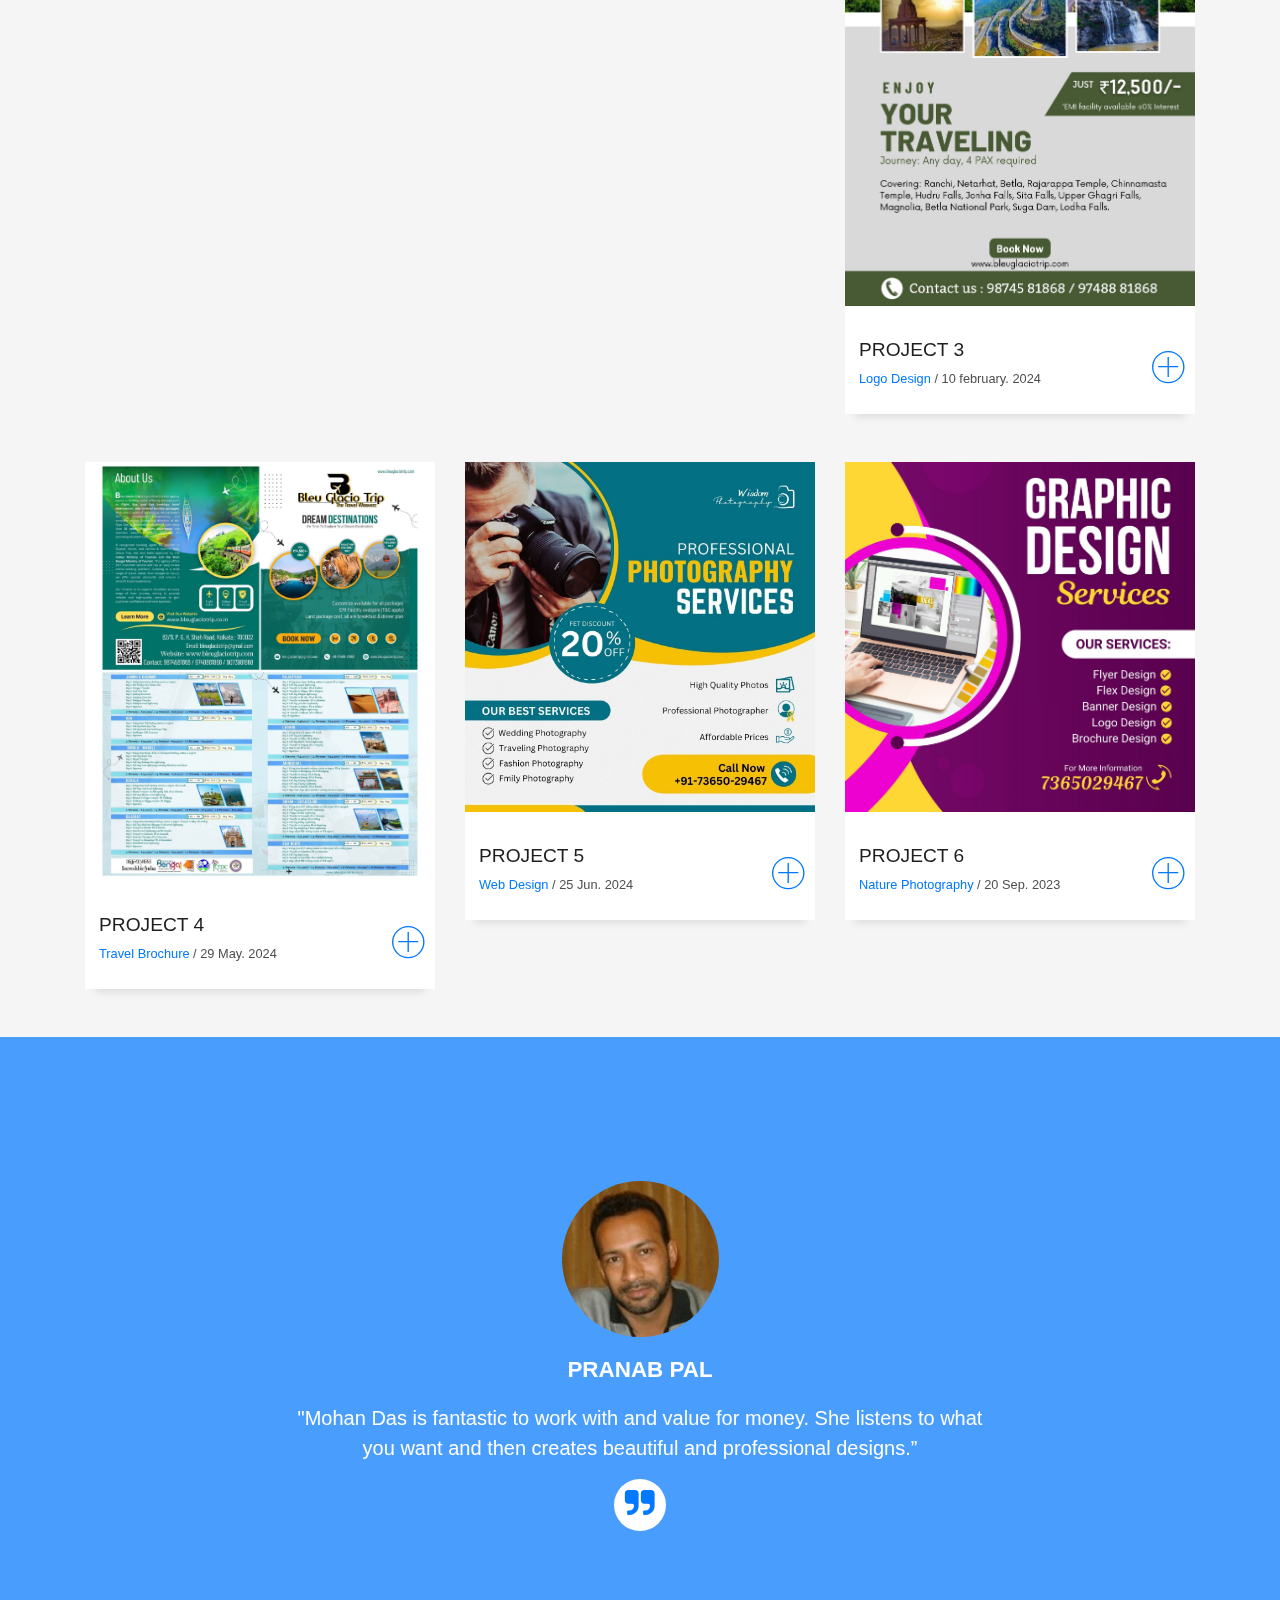
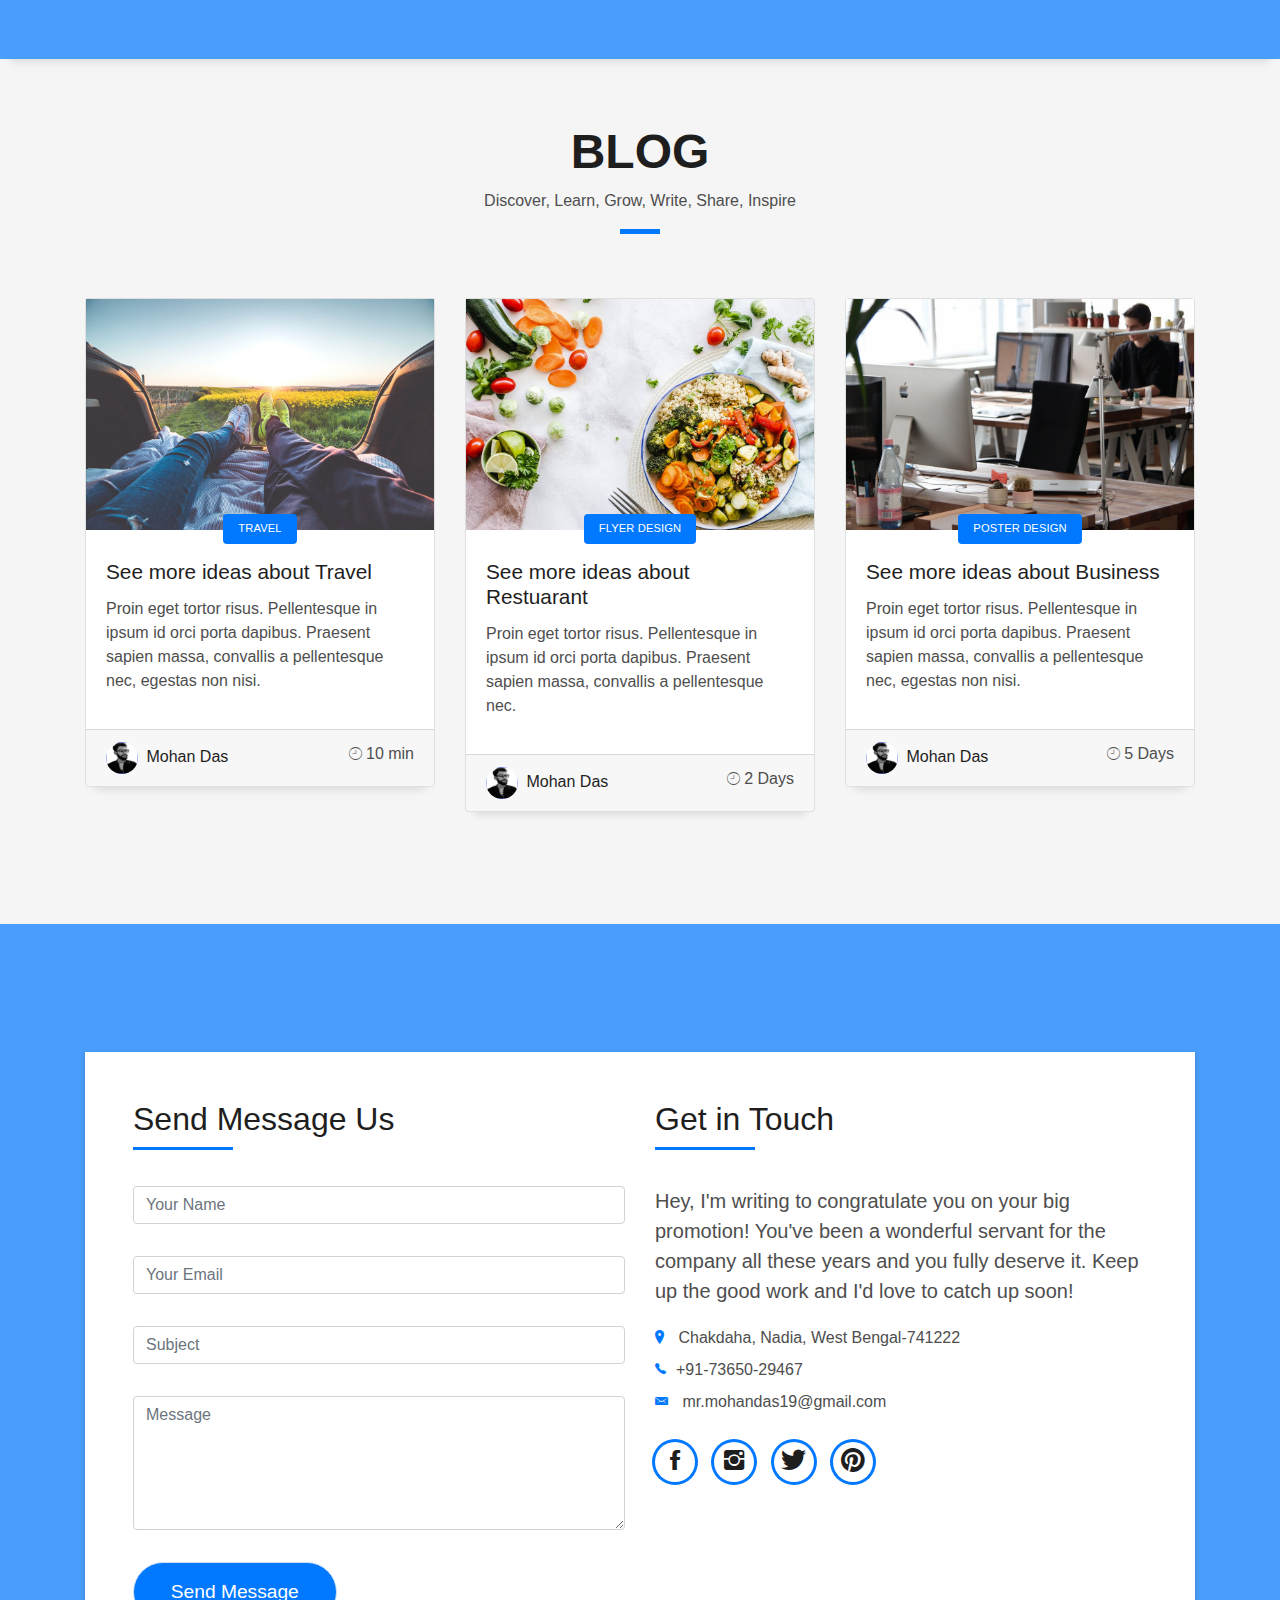
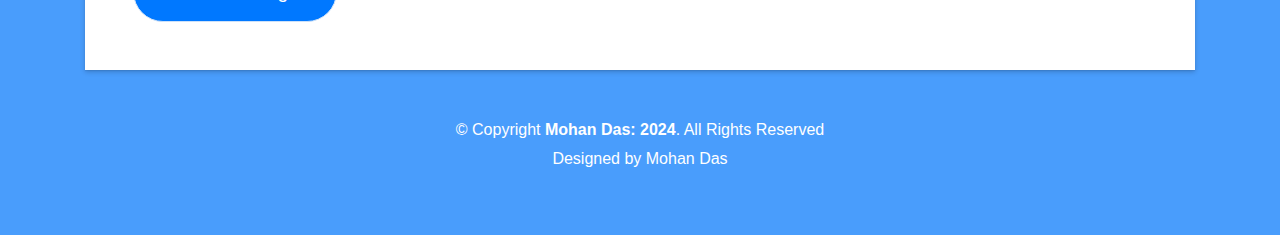
==== commit d3ad4179: "Update index.html" ====
--- a/index.html
+++ b/index.html
@@ -77,7 +77,7 @@
       <div class="table-cell">
         <div class="container">
           <!--<p class="display-6 color-d">Hello, world!</p>-->
-          <h1 class="intro-title mb-4">𝗜𝗺 𝗠𝗼𝗵𝗮𝗻 𝗗𝗮𝘀</h1>
+          <h1 class="intro-title mb-4">𝓘'𝓶 𝓜𝓸𝓱𝓪𝓷 𝓓𝓪𝓼</h1>
           <p class="intro-subtitle"><span class="text-slider-items">Graphic Designer,  Web Designer,  Photographer,  Writer</span><strong class="text-slider"></strong></p>
           <!-- <p class="pt-3"><a class="btn btn-primary btn js-scroll px-4" href="#about" role="button">Learn More</a></p> -->
         </div>
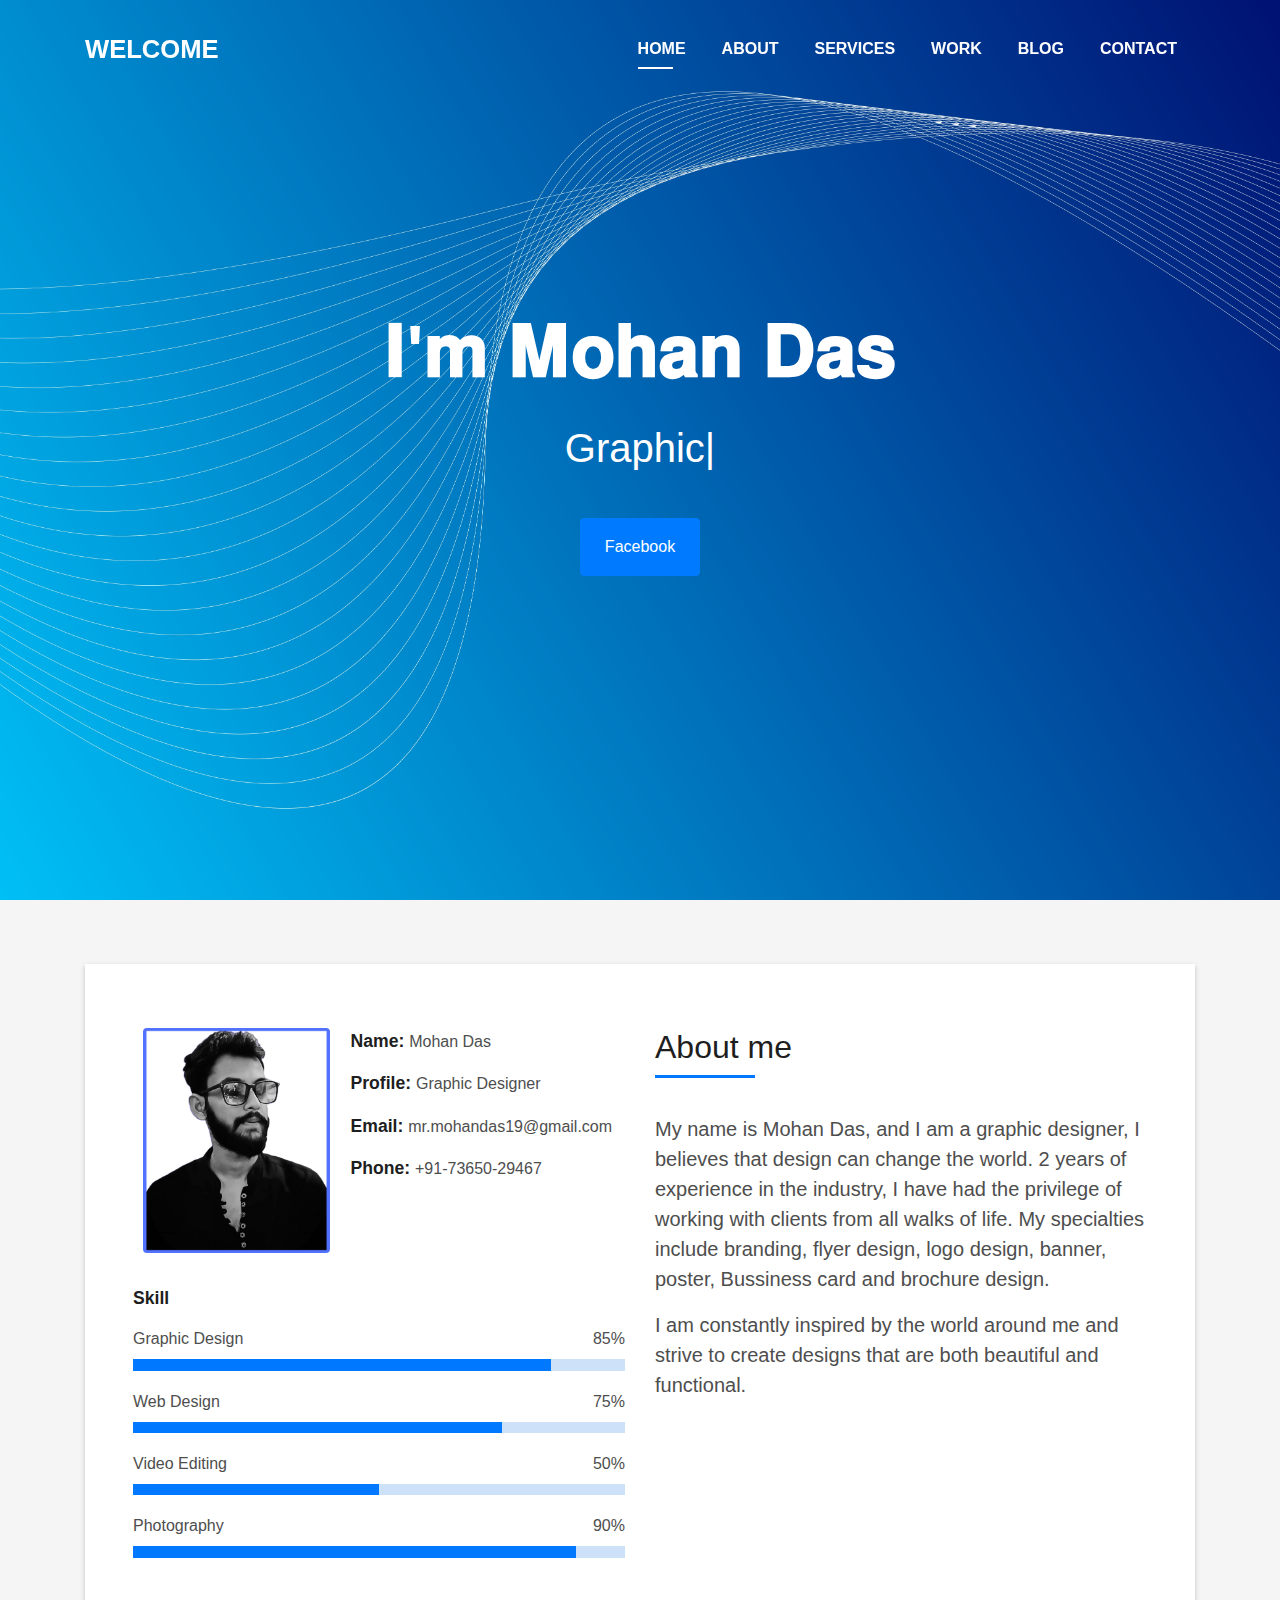
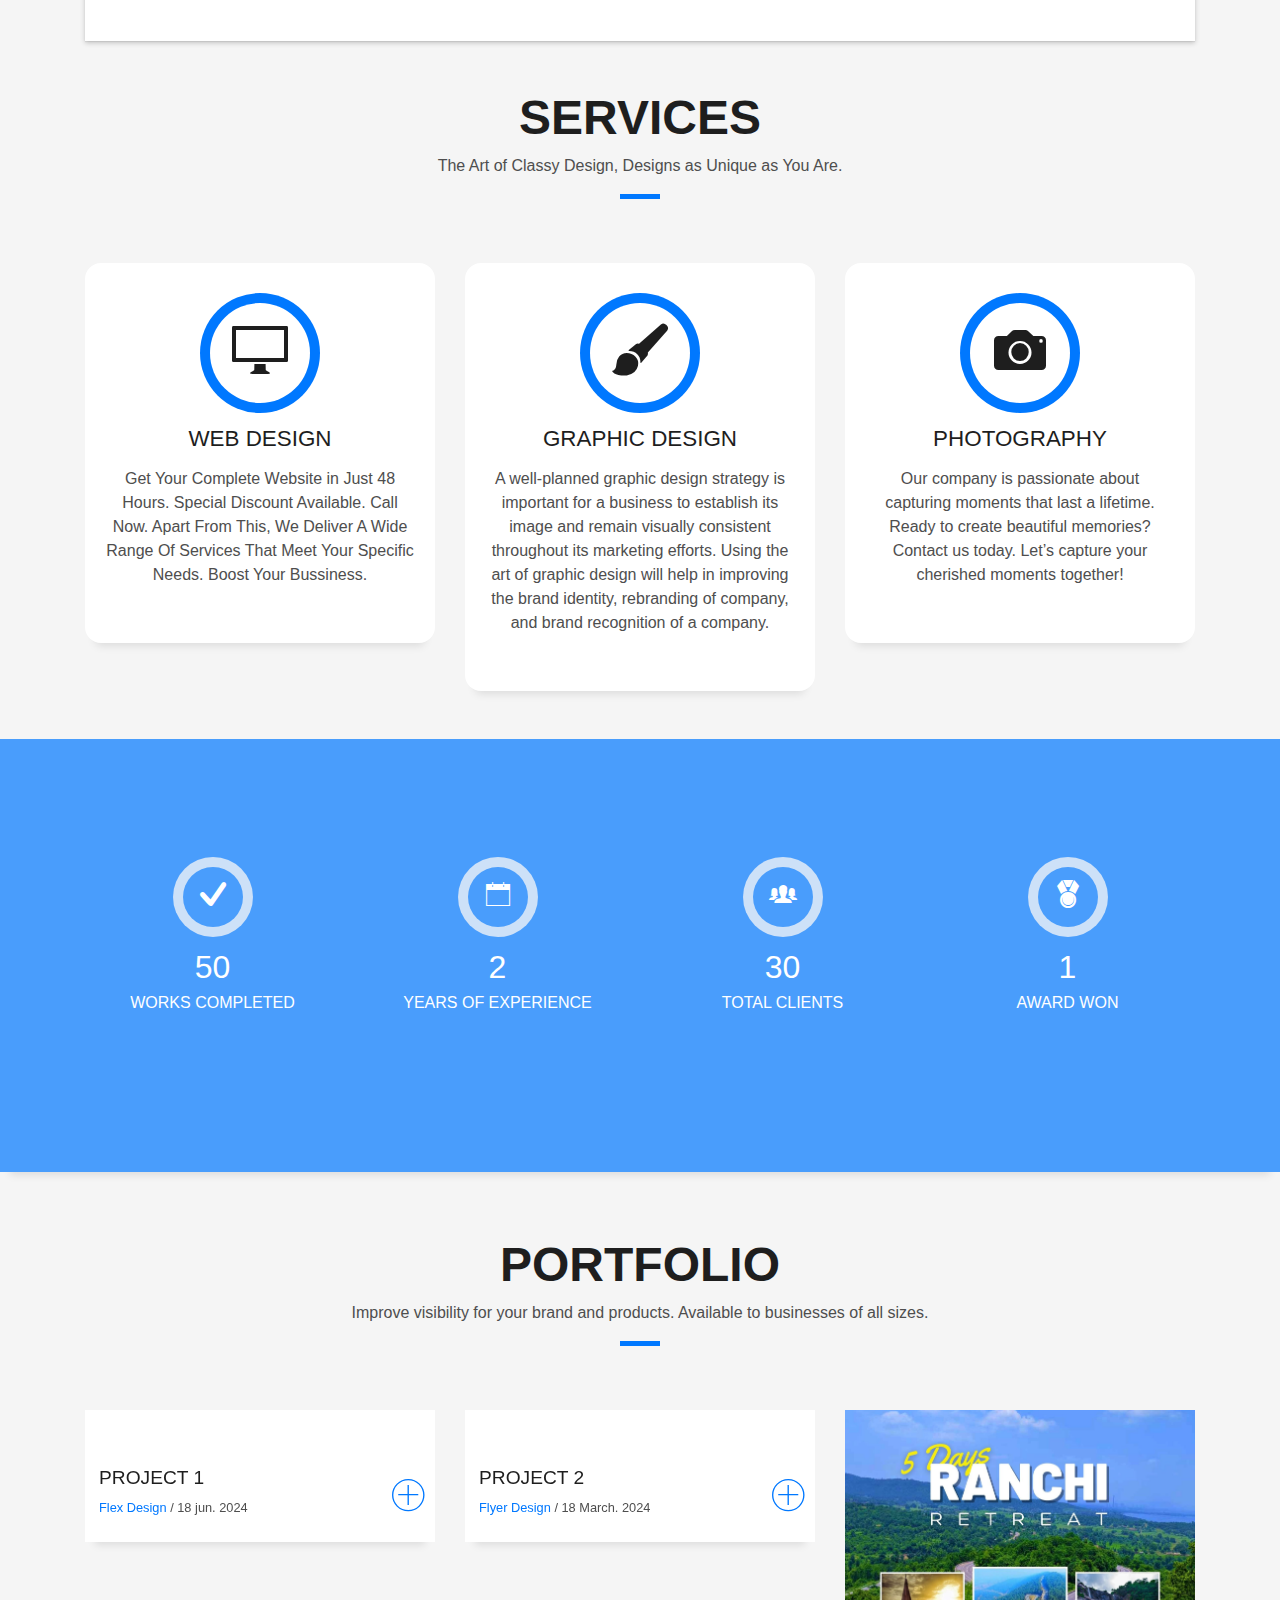
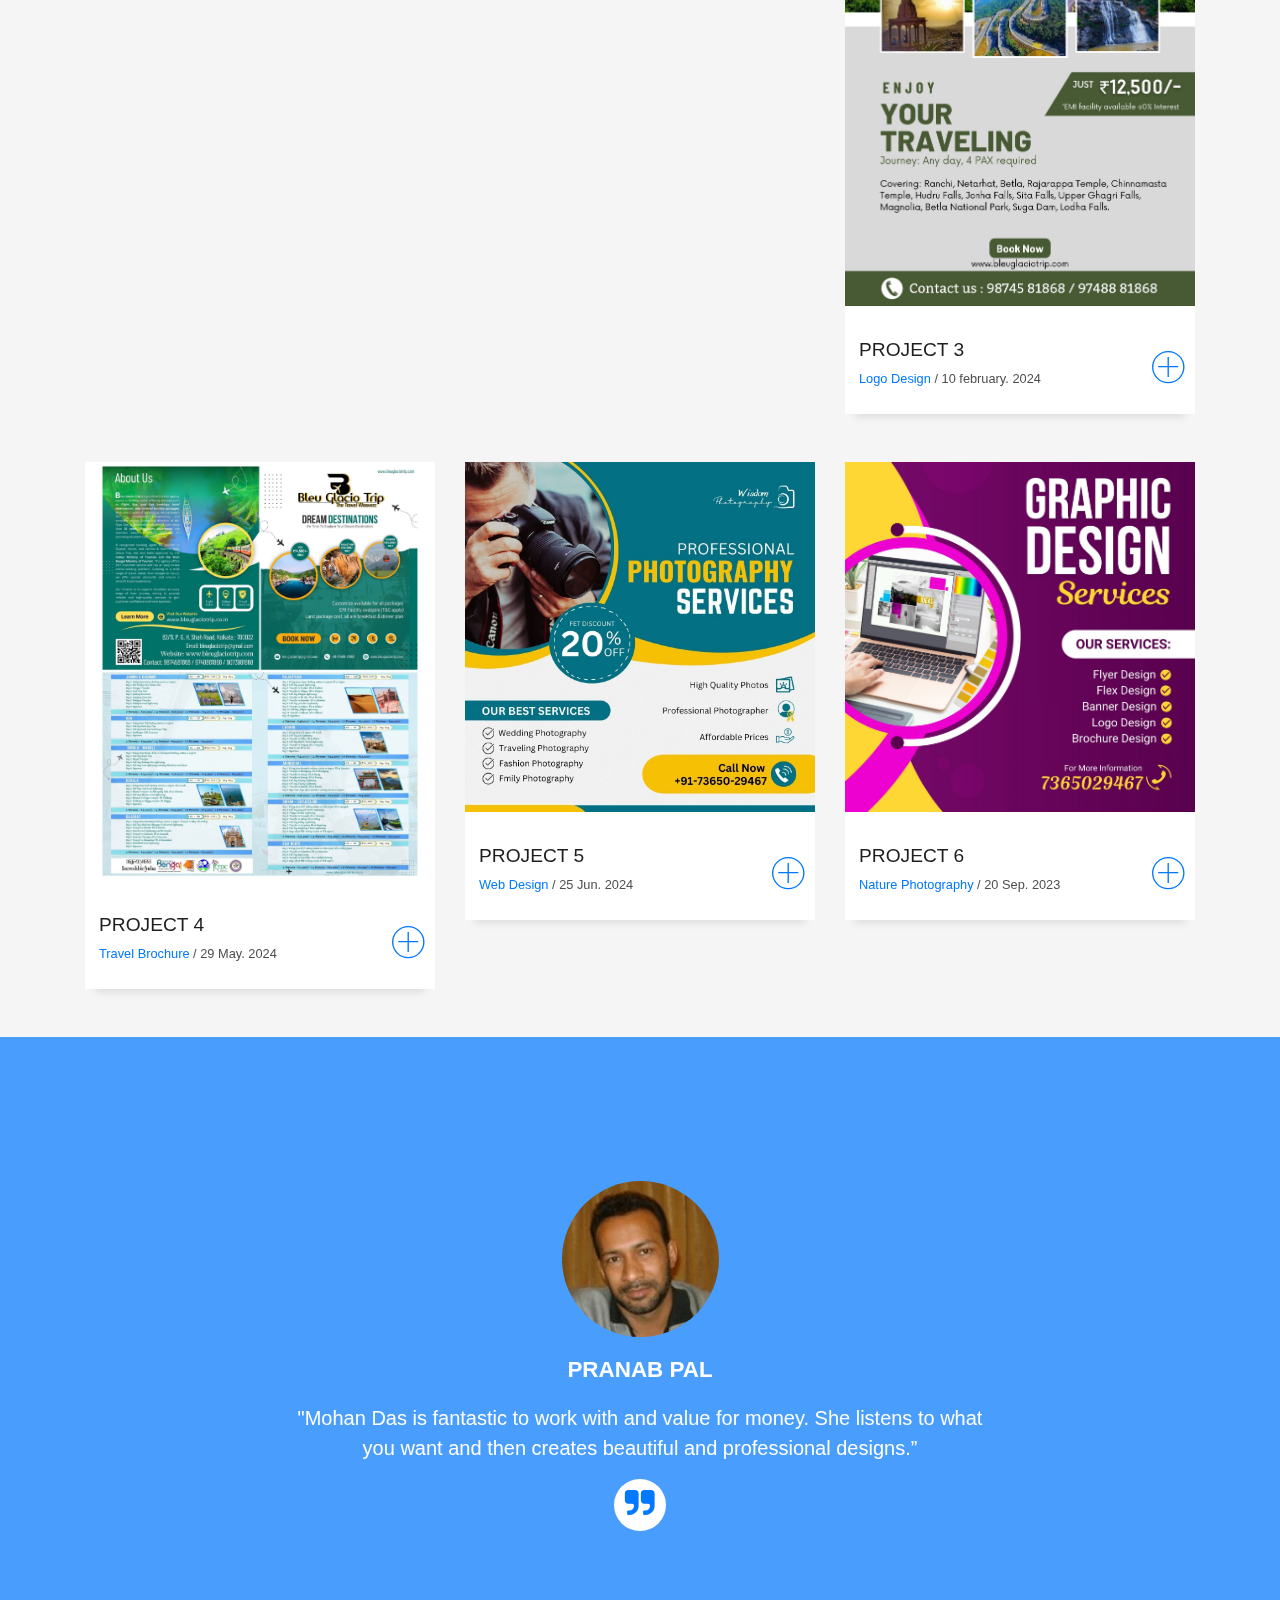
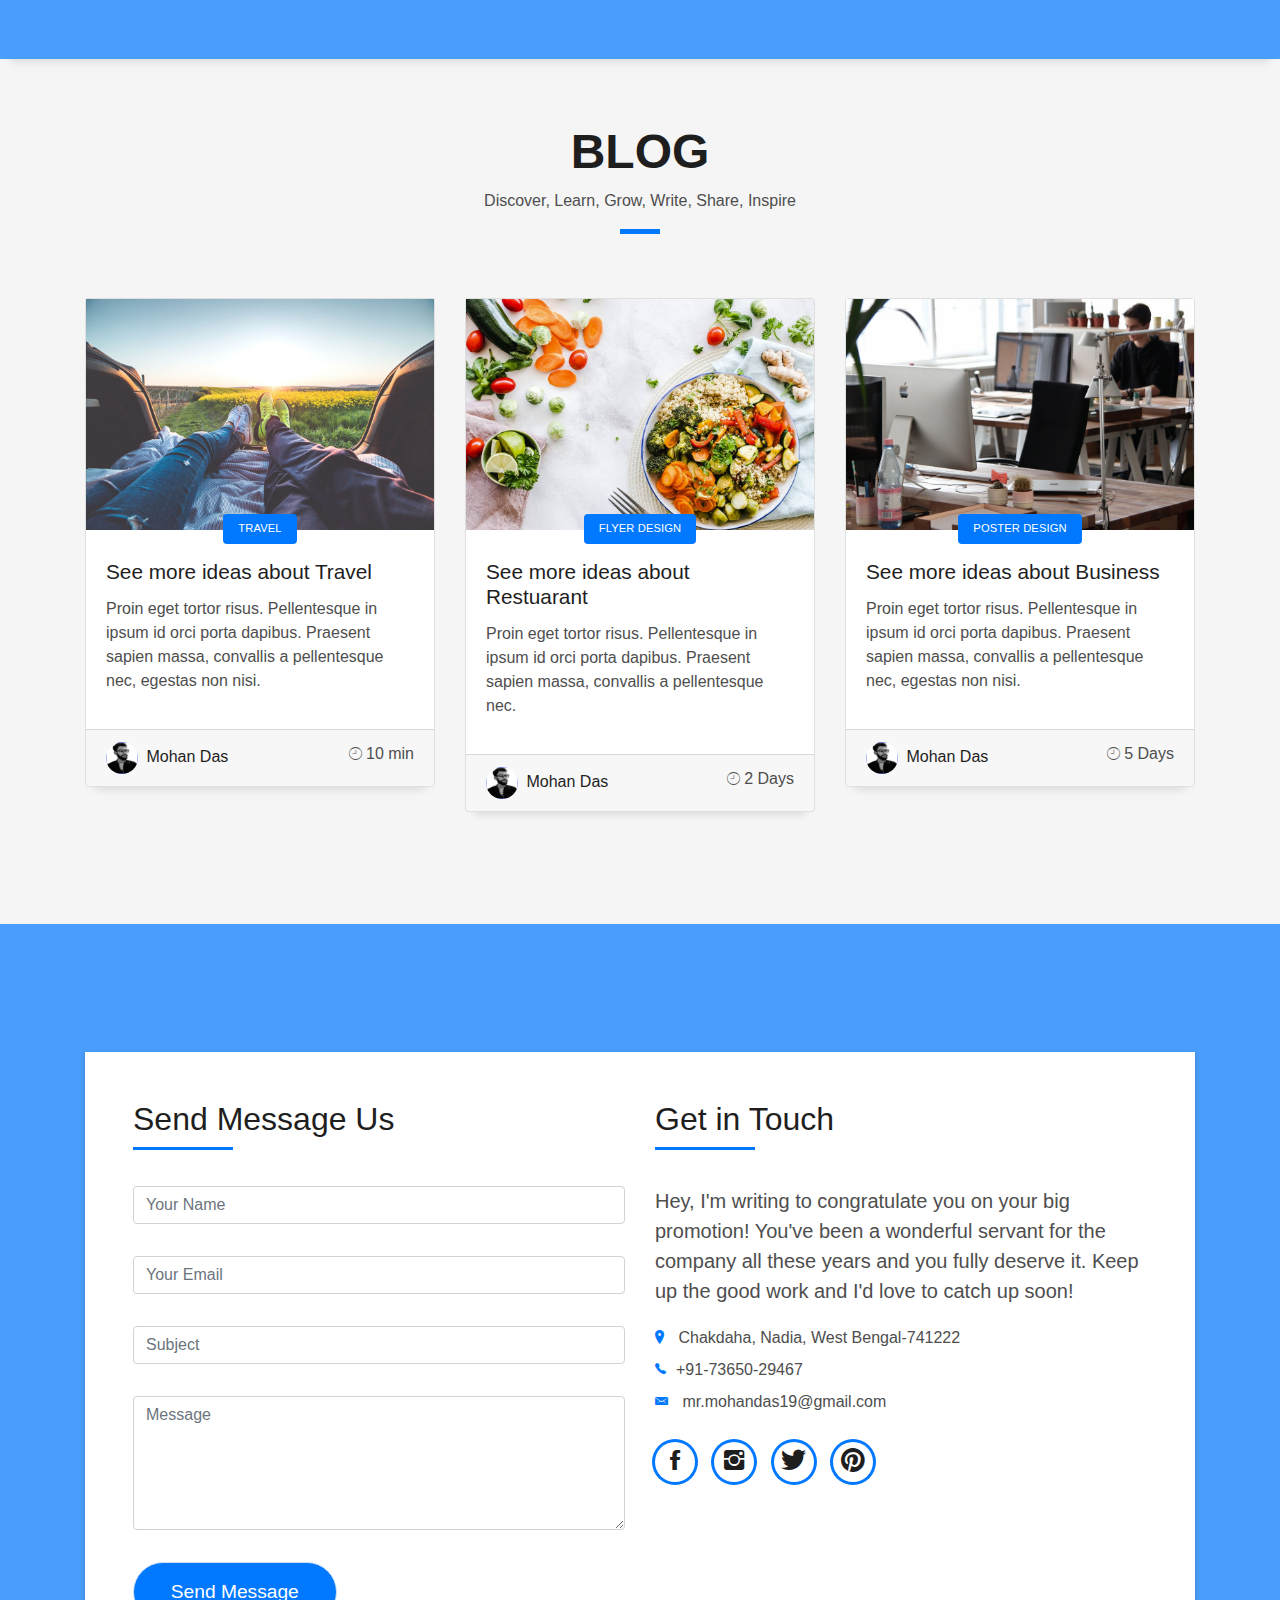
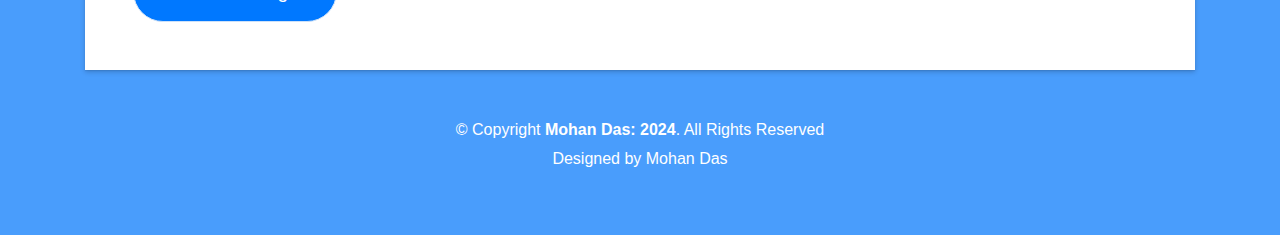
==== commit ffb78d5b: "Update index.html" ====
--- a/index.html
+++ b/index.html
@@ -77,7 +77,7 @@
       <div class="table-cell">
         <div class="container">
           <!--<p class="display-6 color-d">Hello, world!</p>-->
-          <h1 class="intro-title mb-4">𝓘'𝓶 𝓜𝓸𝓱𝓪𝓷 𝓓𝓪𝓼</h1>
+          <h1 class="intro-title mb-4">𝐈'𝐦 𝐌𝐨𝐡𝐚𝐧 𝐃𝐚𝐬</h1>
           <p class="intro-subtitle"><span class="text-slider-items">Graphic Designer,  Web Designer,  Photographer,  Writer</span><strong class="text-slider"></strong></p>
           <!-- <p class="pt-3"><a class="btn btn-primary btn js-scroll px-4" href="#about" role="button">Learn More</a></p> -->
         </div>
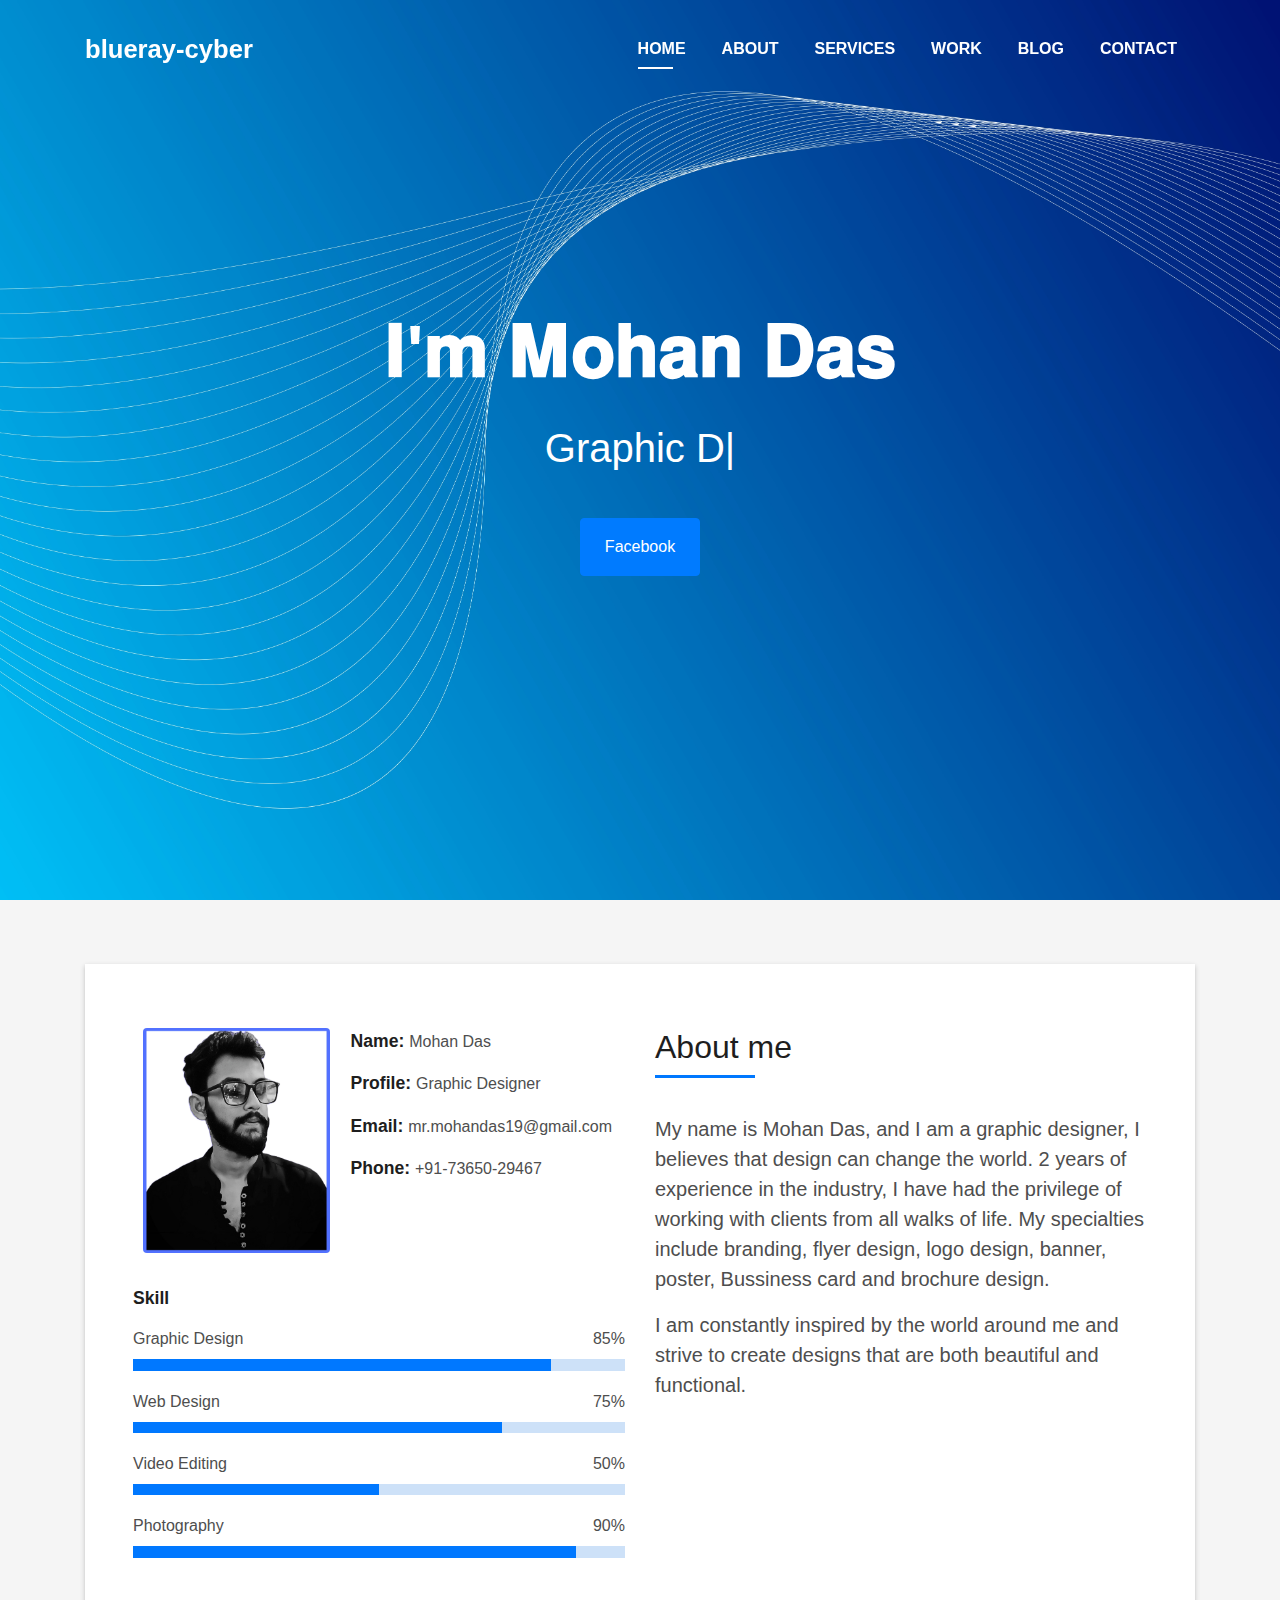
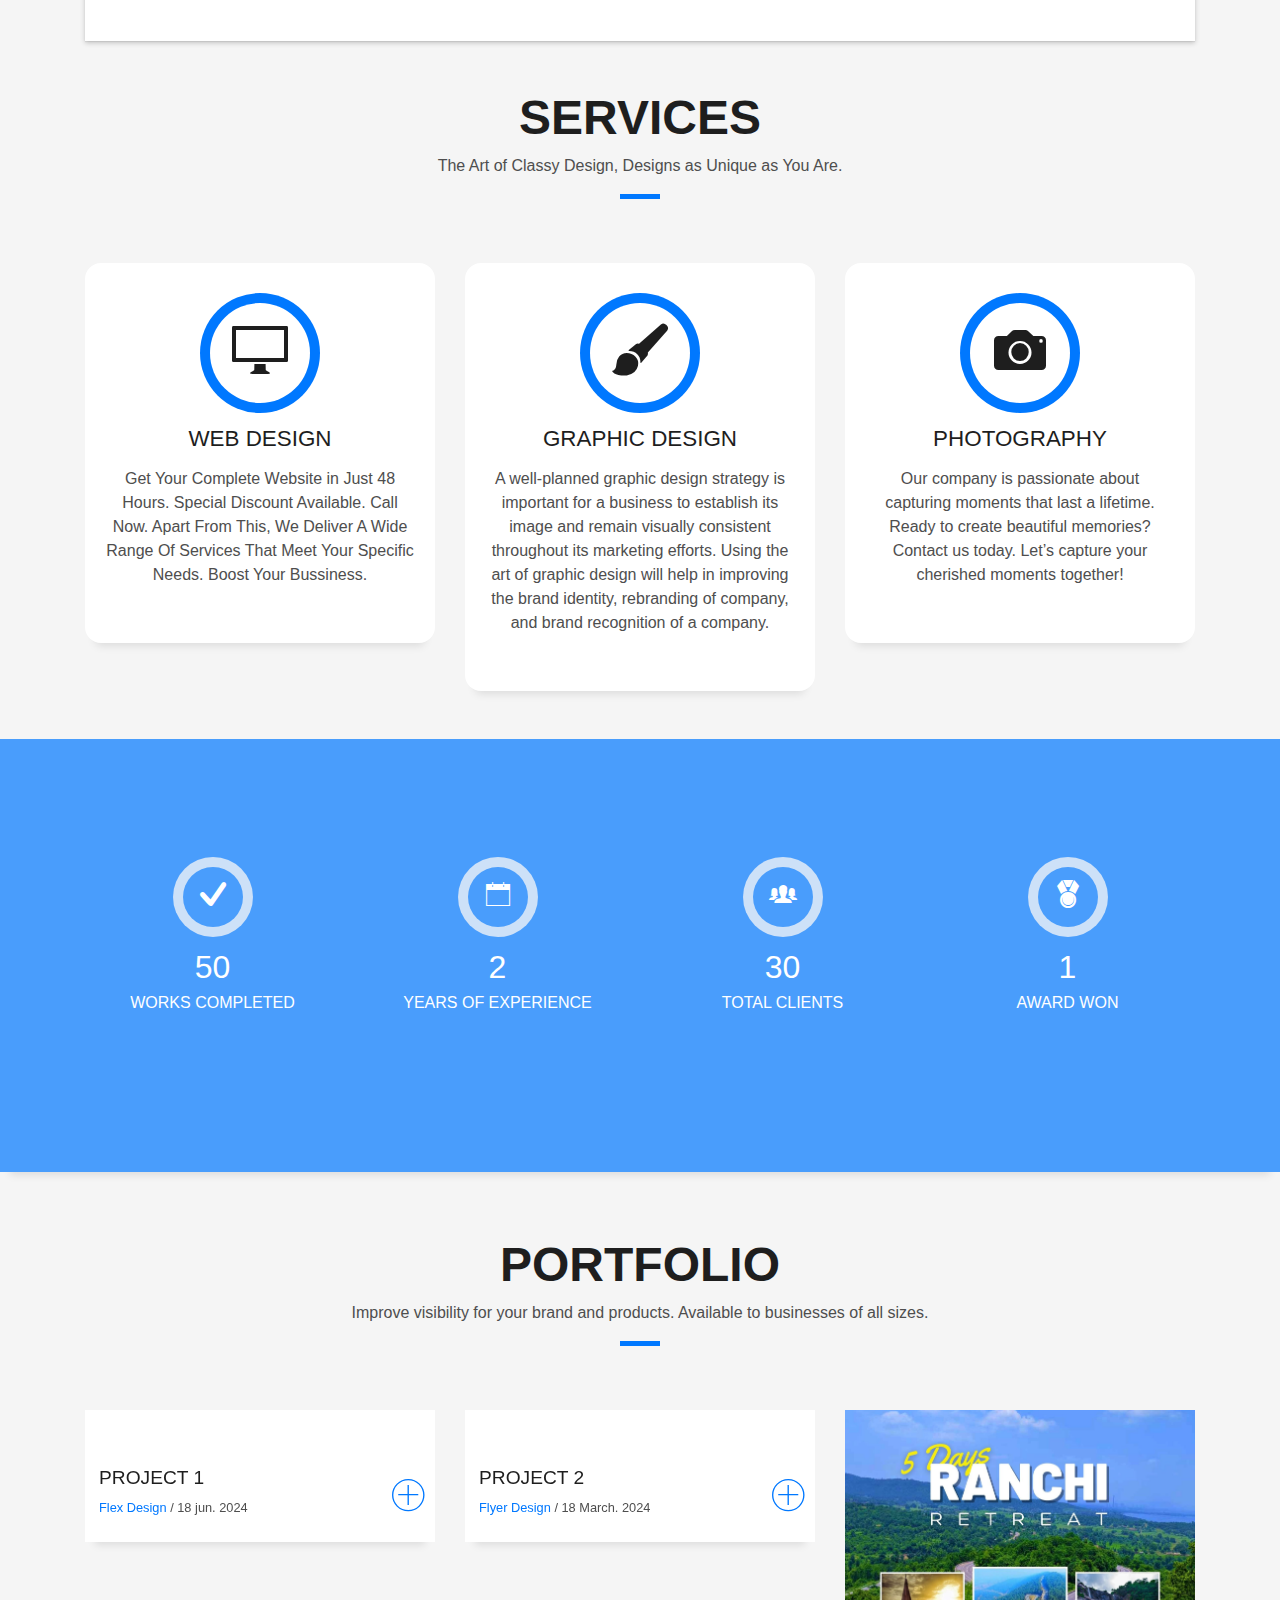
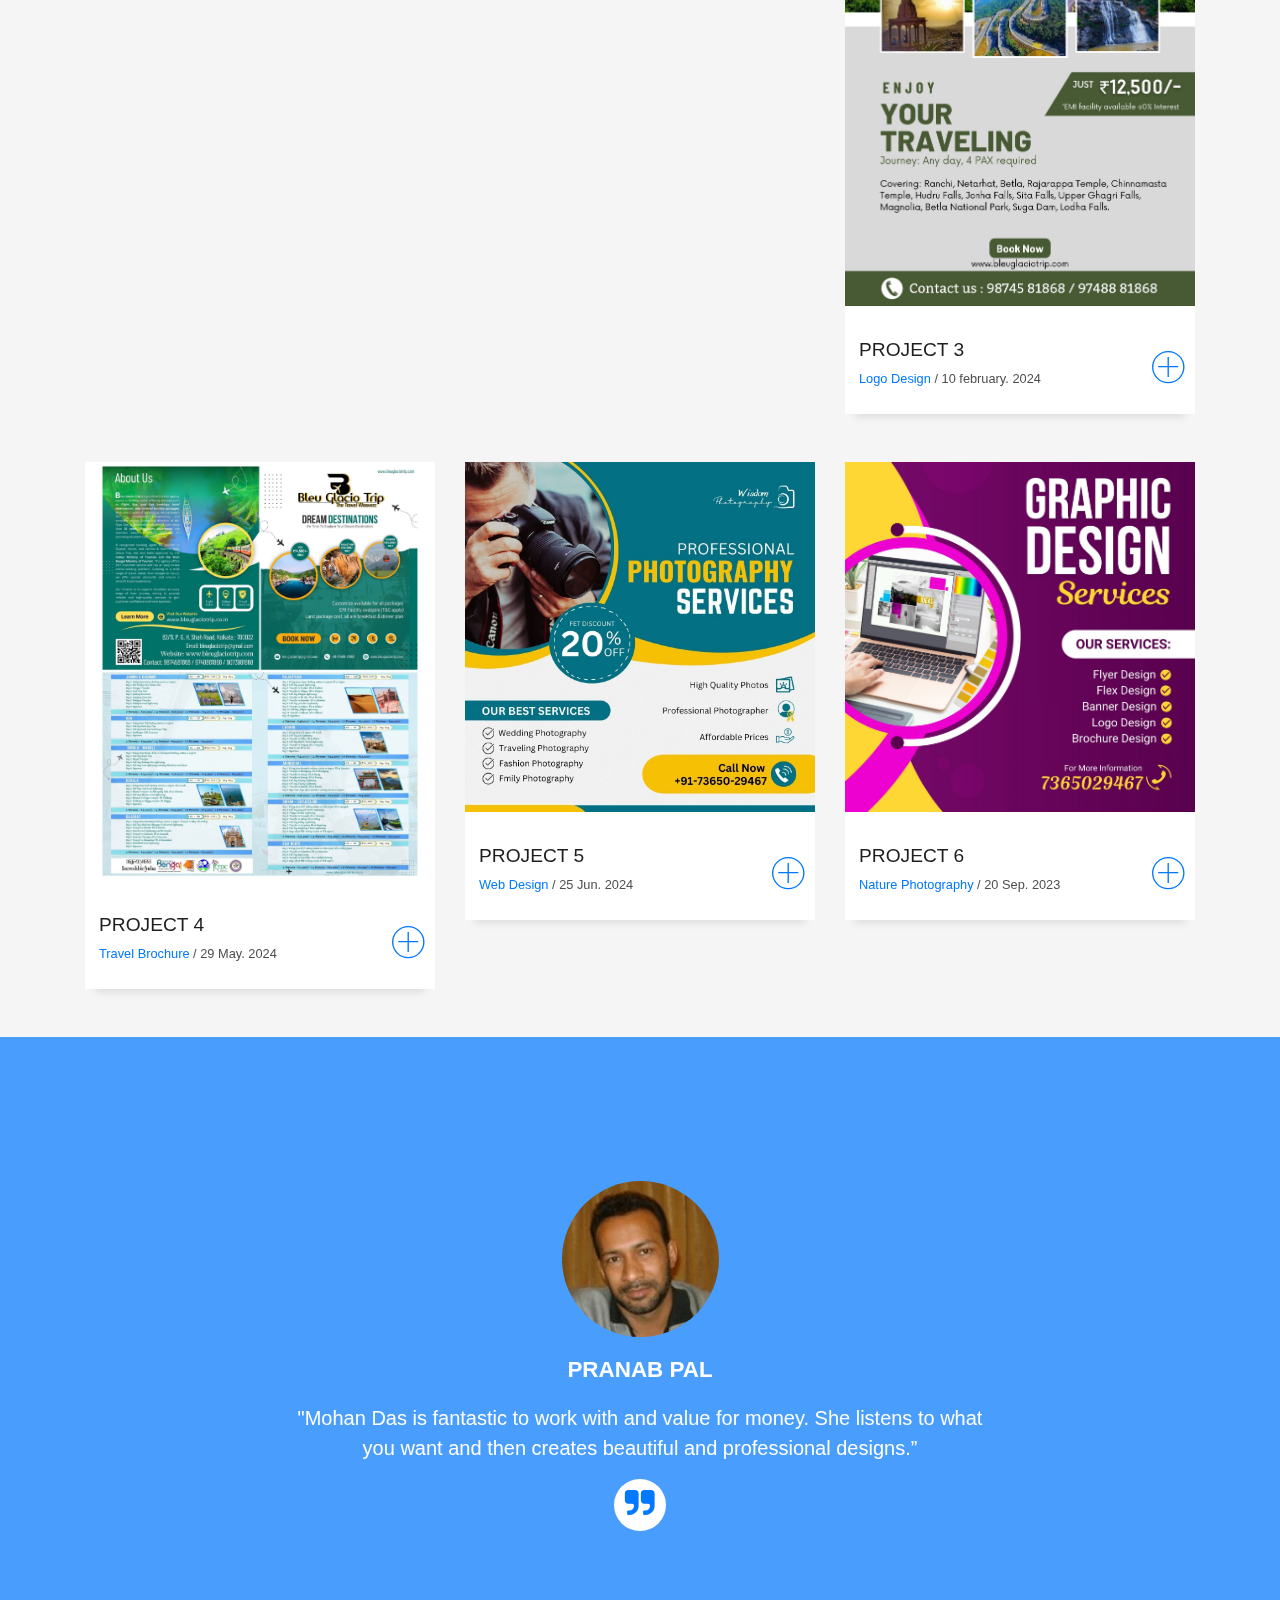
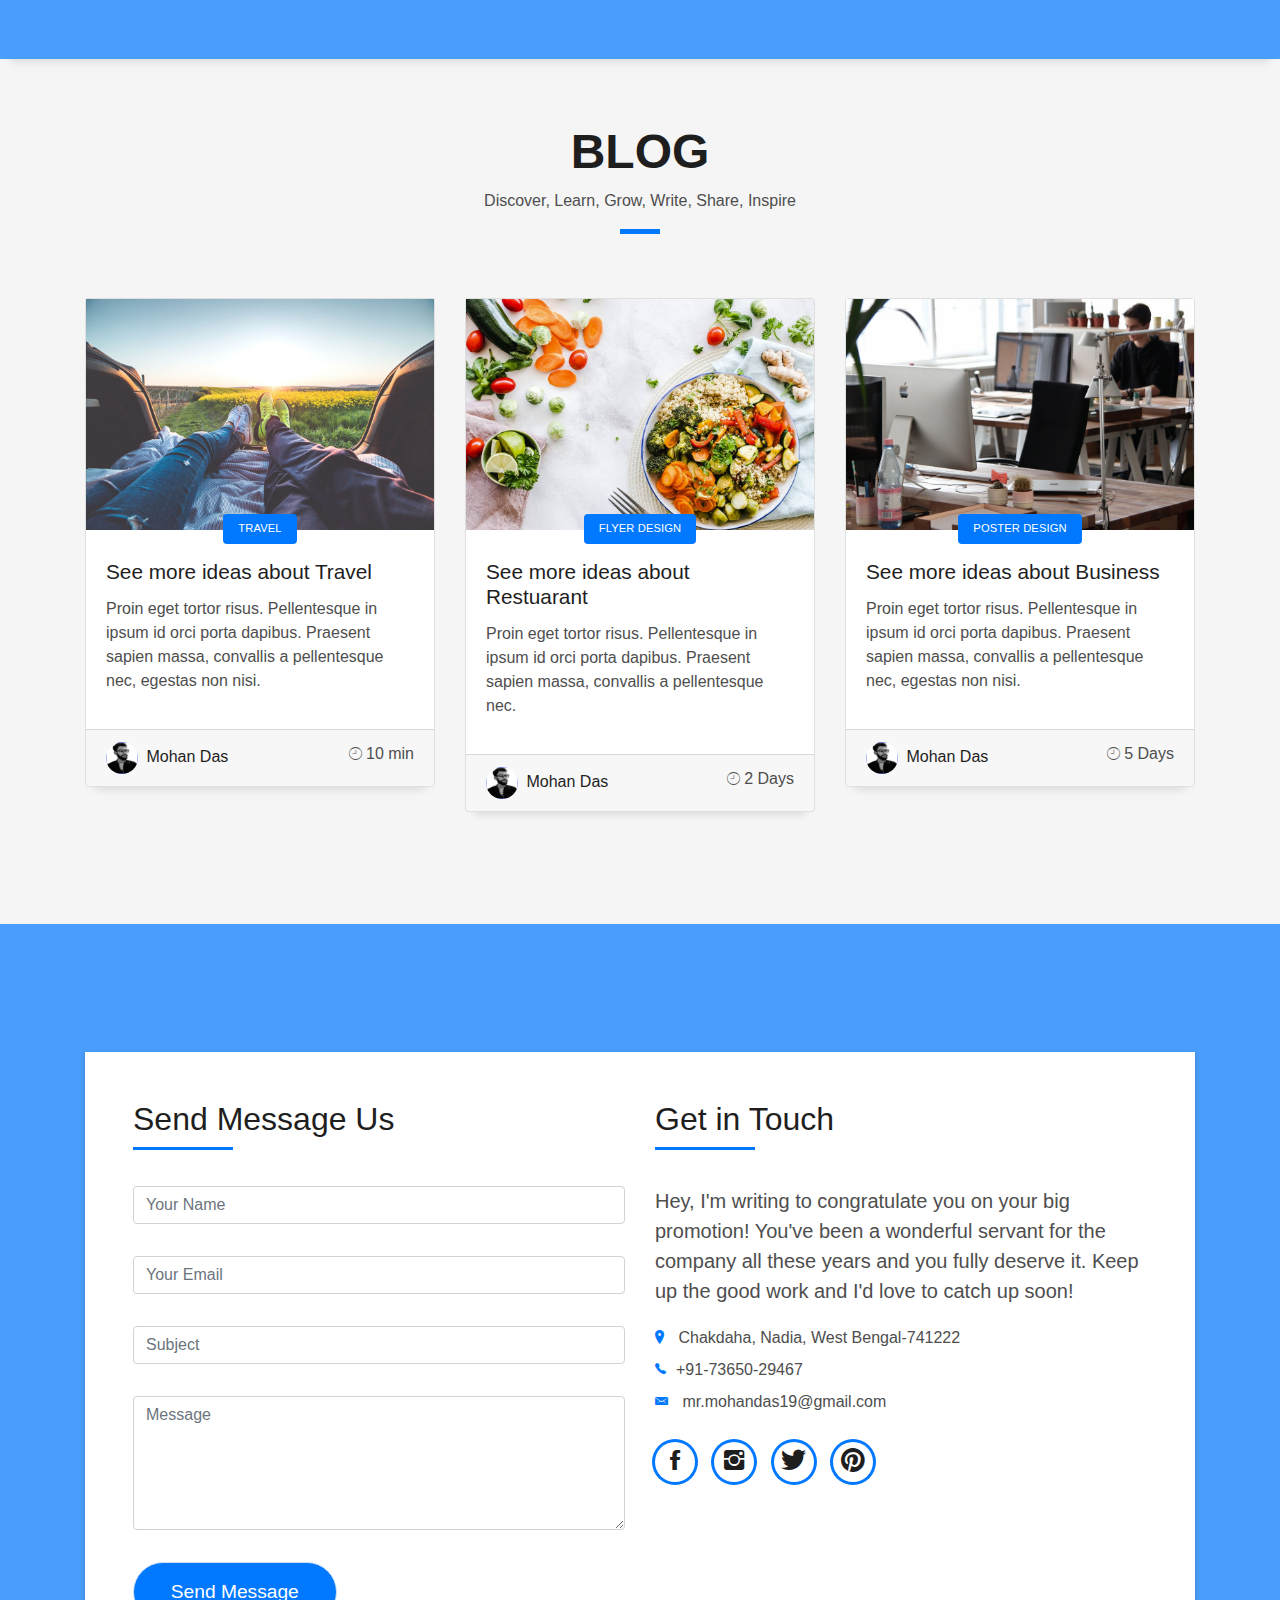
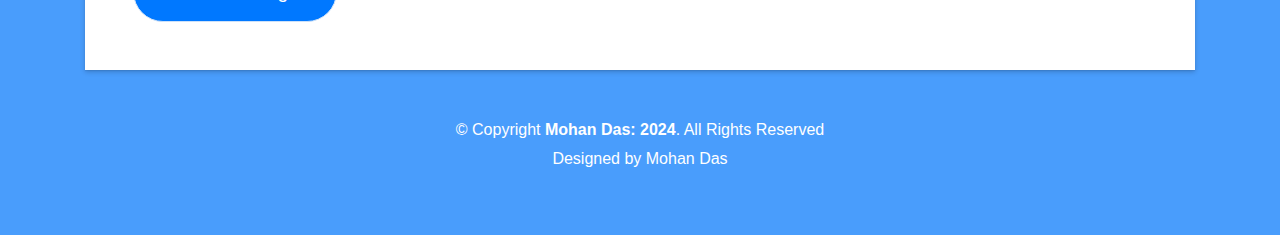
==== commit 8be0c8cf: "Update index.html" ====
--- a/index.html
+++ b/index.html
@@ -37,7 +37,7 @@
   <!--/ Nav Star /-->
   <nav class="navbar navbar-b navbar-trans navbar-expand-md fixed-top" id="mainNav">
     <div class="container">
-      <a class="navbar-brand js-scroll" href="#page-top">WELCOME</a>
+      <a class="navbar-brand js-scroll" href="#page-top">blueray-cyber</a>
       <button class="navbar-toggler collapsed" type="button" data-toggle="collapse" data-target="#navbarDefault"
         aria-controls="navbarDefault" aria-expanded="false" aria-label="Toggle navigation">
         <span></span>
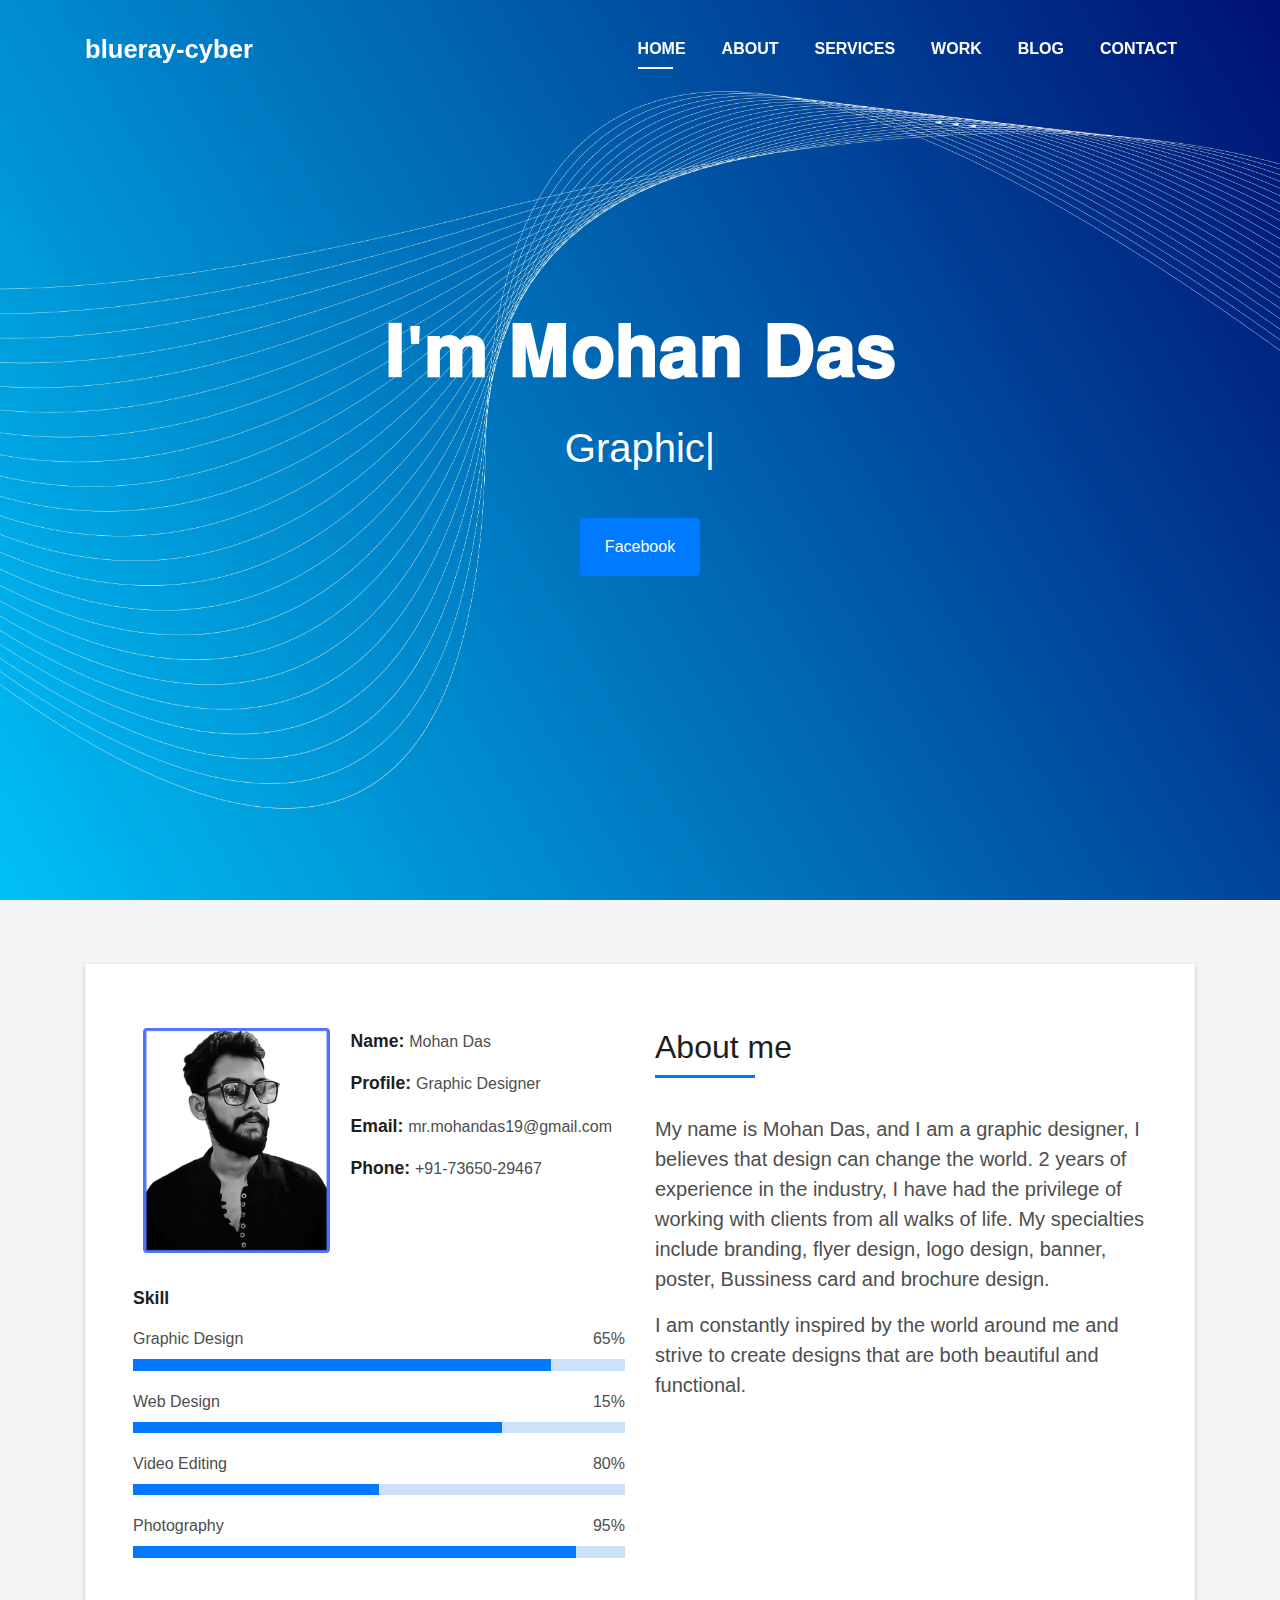
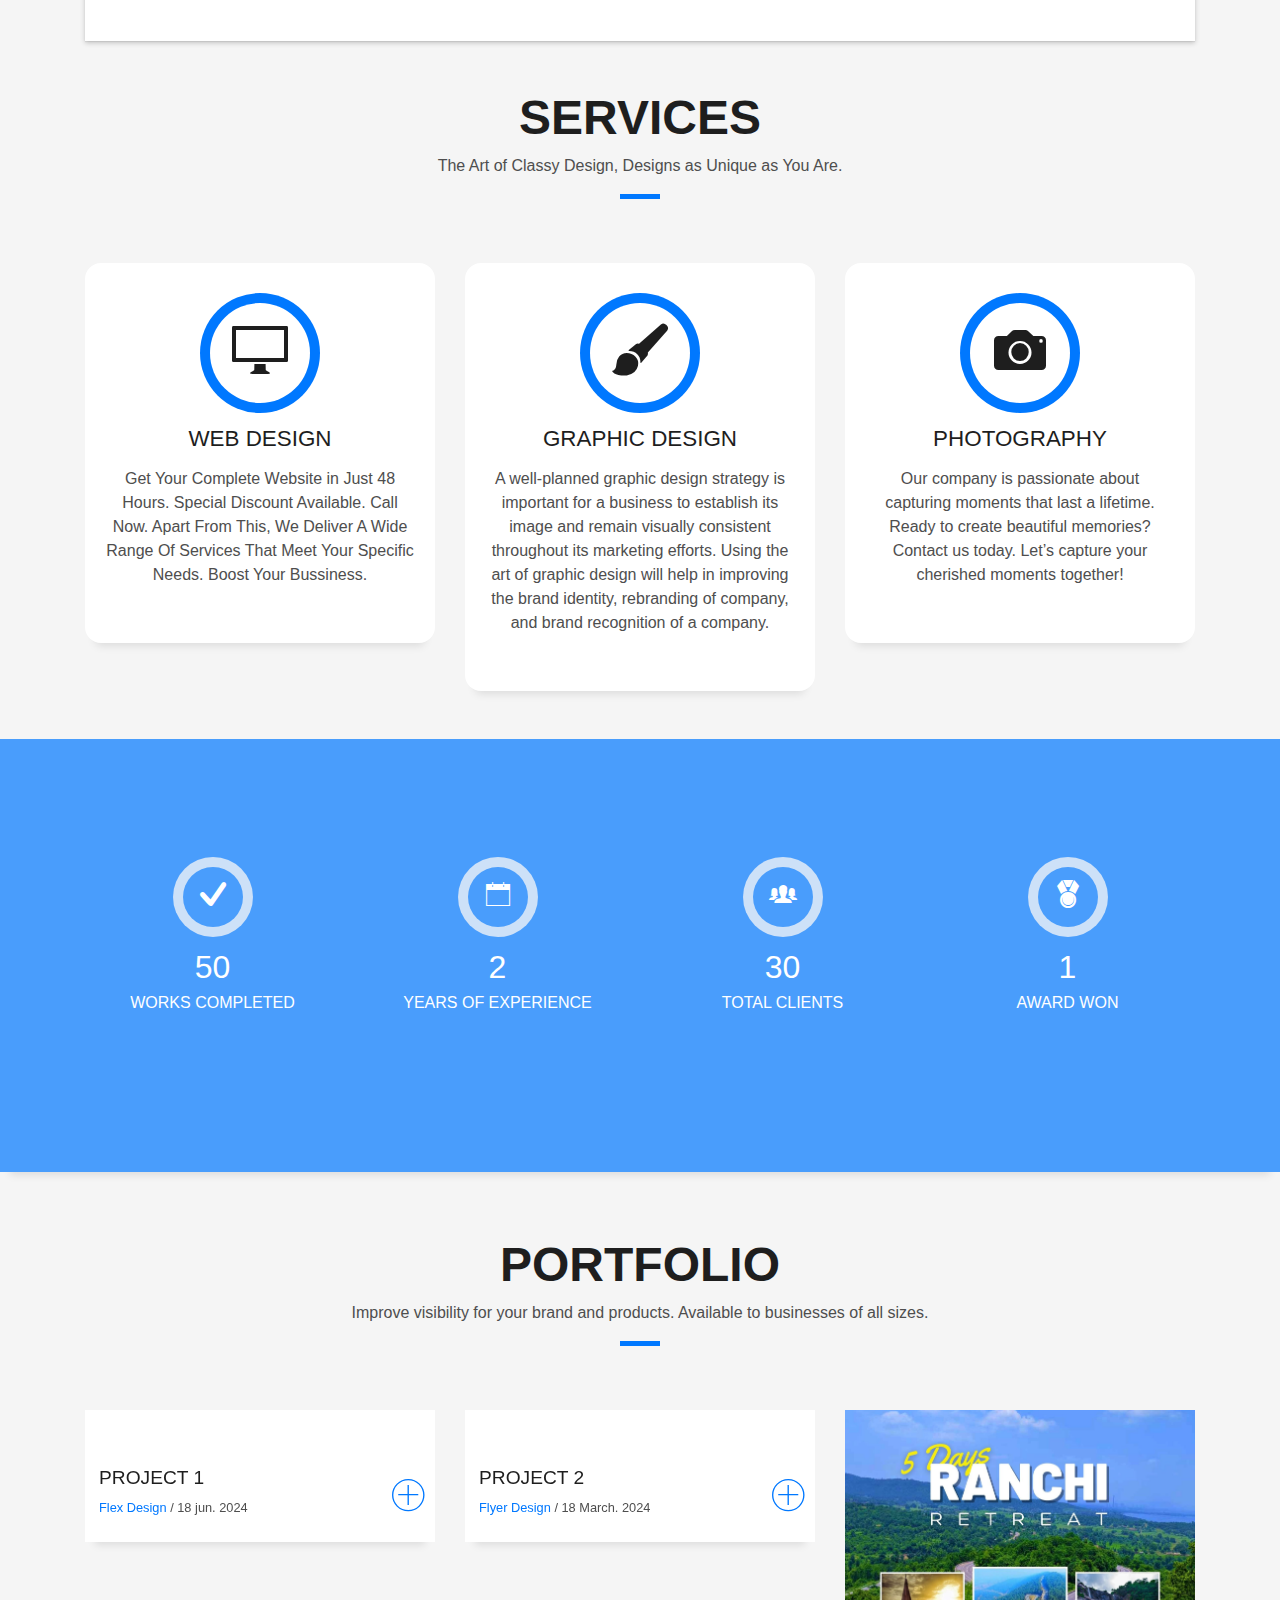
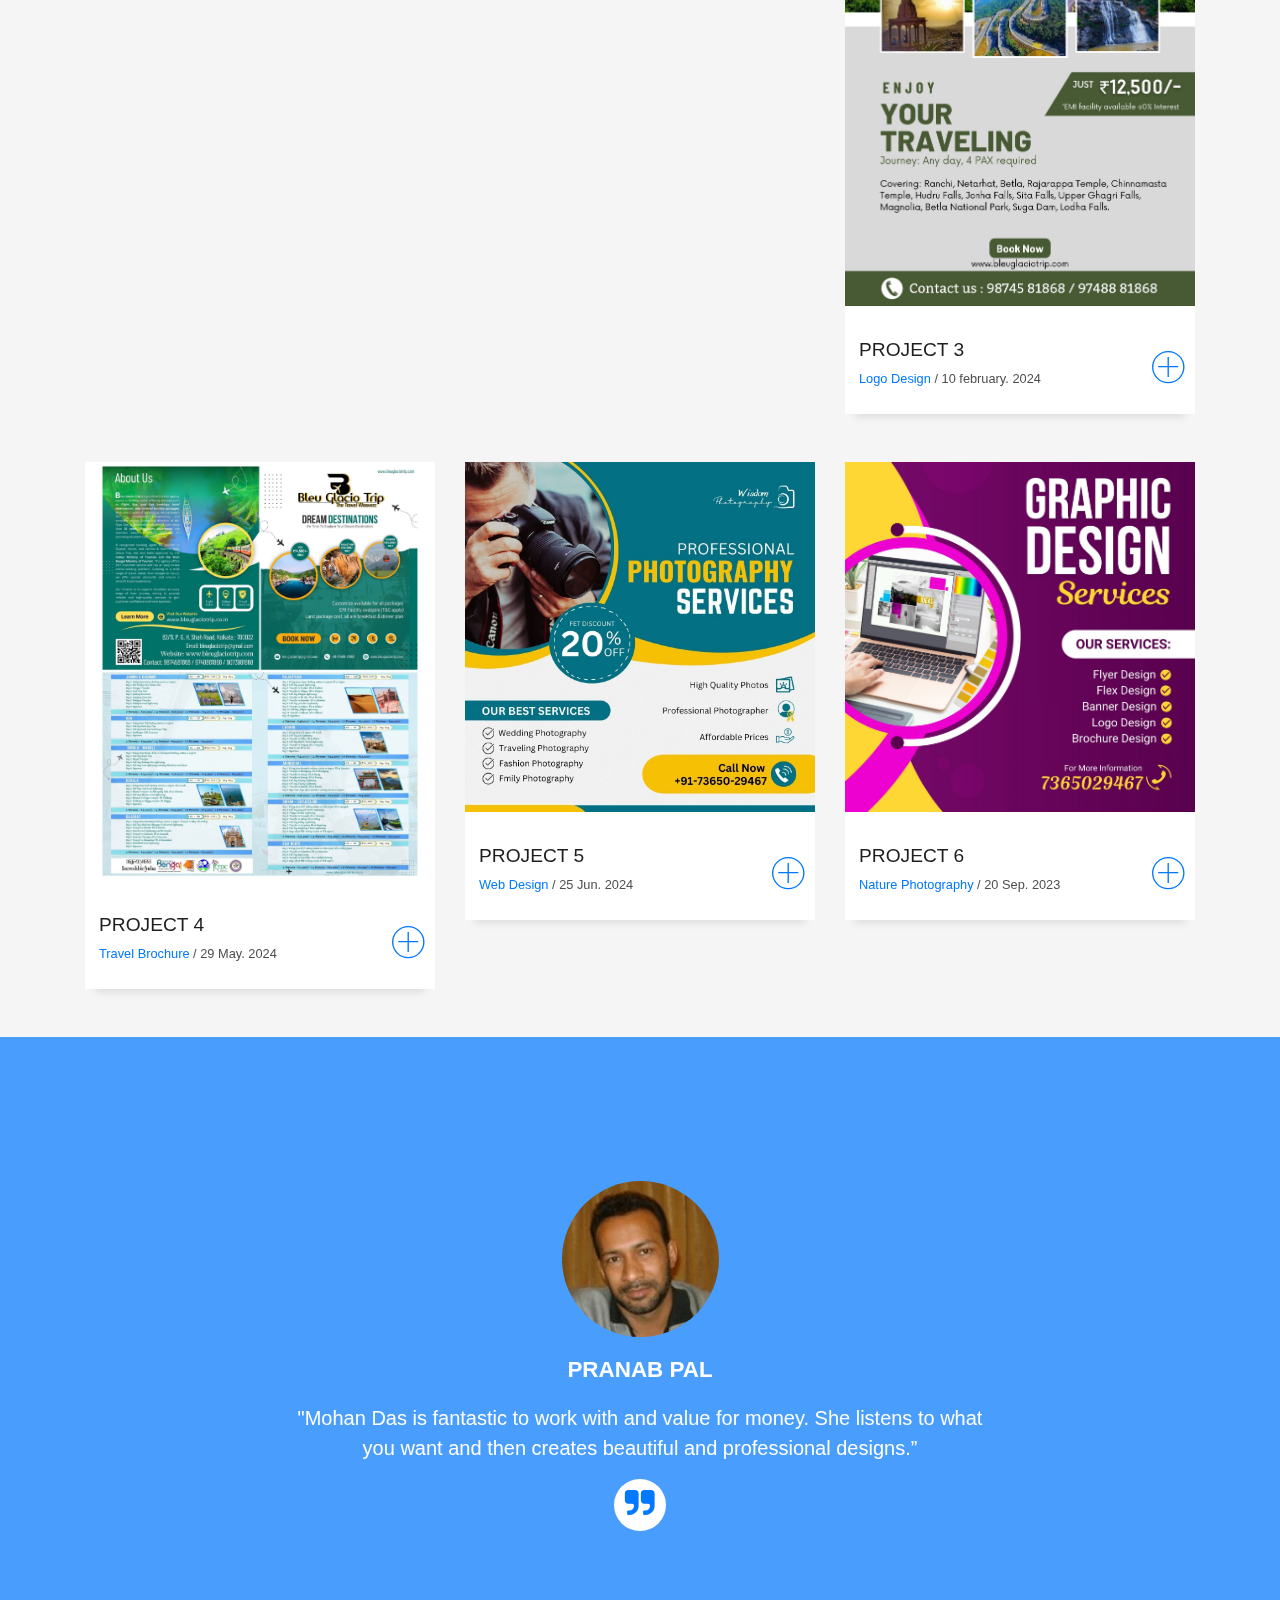
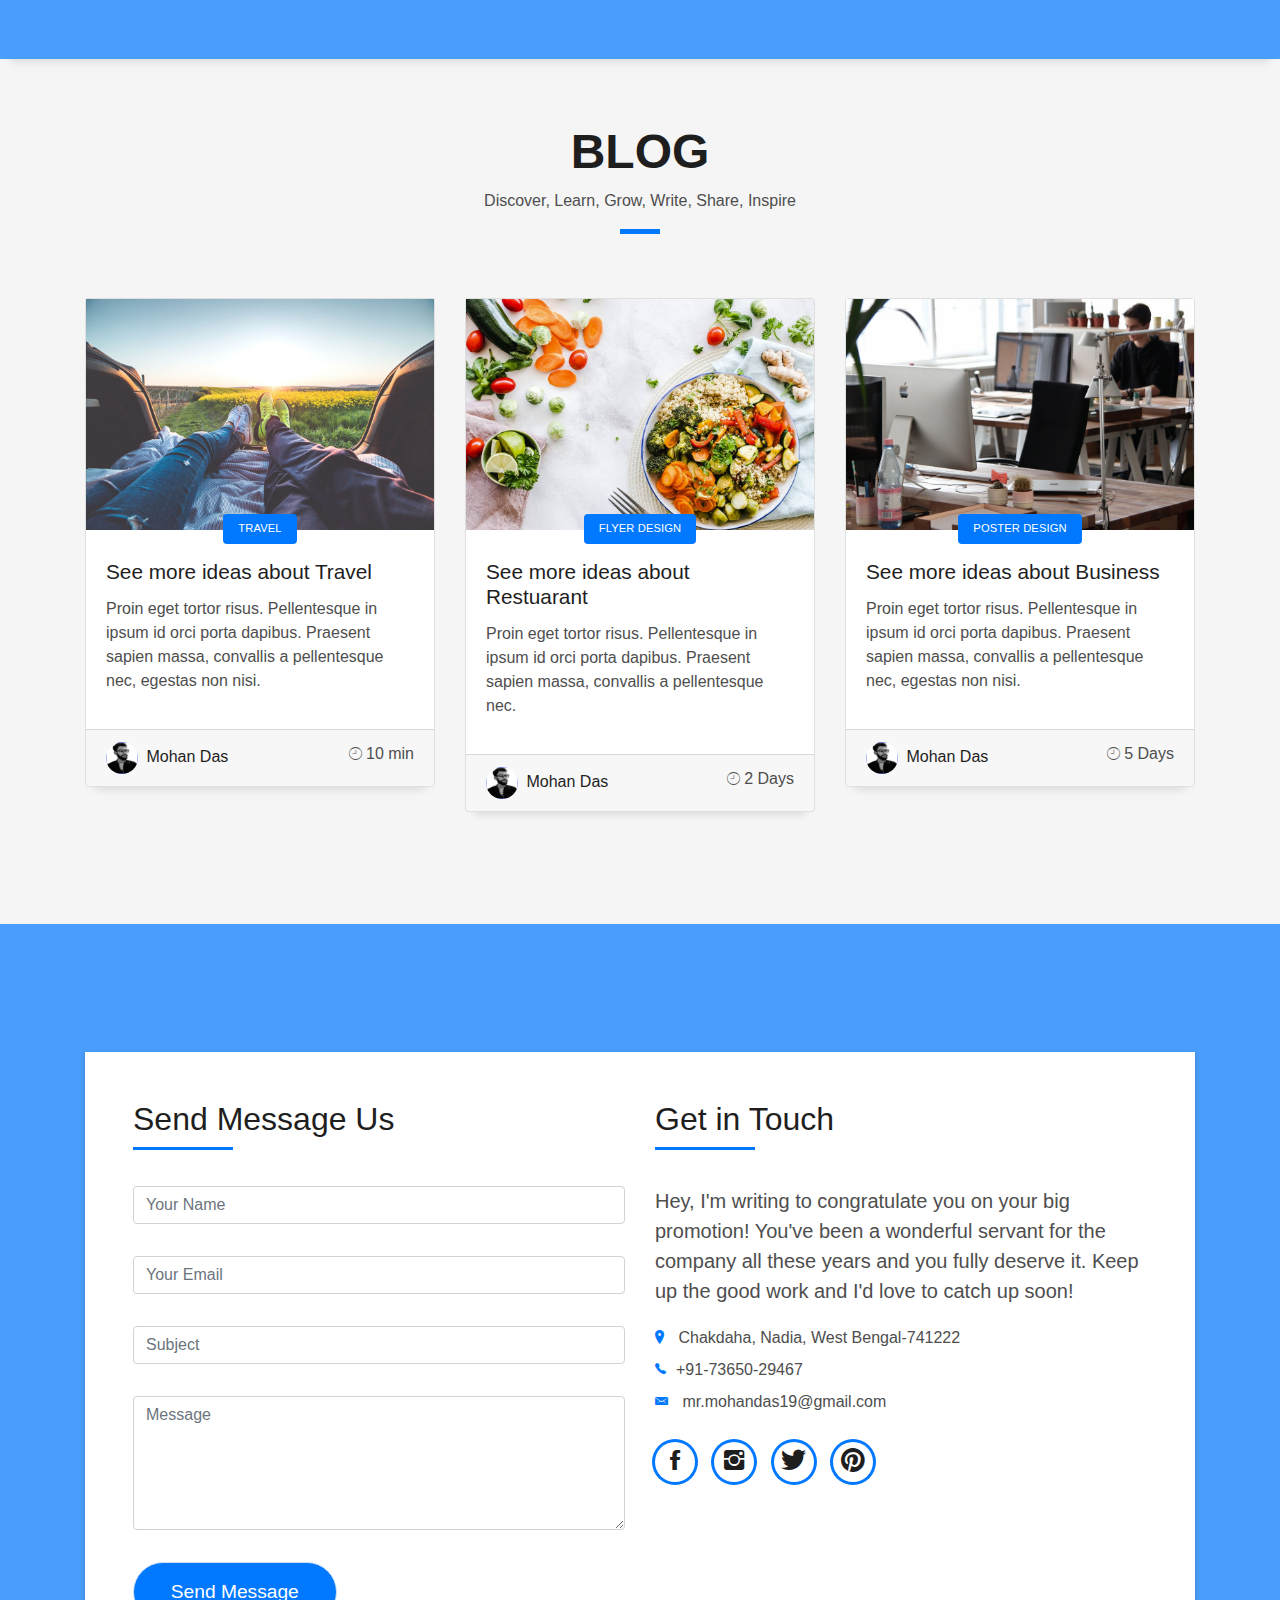
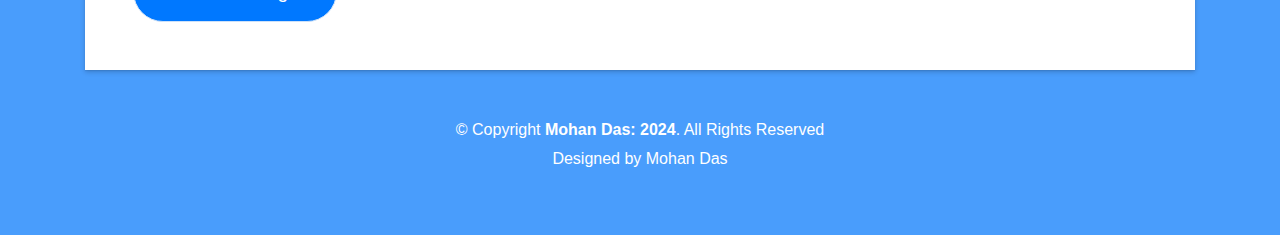
==== commit 39614e63: "Update index.html" ====
--- a/index.html
+++ b/index.html
@@ -115,22 +115,22 @@
                 </div>
                 <div class="skill-mf">
                   <p class="title-s">Skill</p>
-                  <span>Graphic Design</span> <span class="pull-right">85%</span>
+                  <span>Graphic Design</span> <span class="pull-right">65%</span>
                   <div class="progress">
                     <div class="progress-bar" role="progressbar" style="width: 85%;" aria-valuenow="85" aria-valuemin="0"
                       aria-valuemax="100"></div>
                   </div>
-                  <span>Web Design</span> <span class="pull-right">75%</span>
+                  <span>Web Design</span> <span class="pull-right">15%</span>
                   <div class="progress">
                     <div class="progress-bar" role="progressbar" style="width: 75%" aria-valuenow="75" aria-valuemin="0"
                       aria-valuemax="100"></div>
                   </div>
-                  <span>Video Editing</span> <span class="pull-right">50%</span>
+                  <span>Video Editing</span> <span class="pull-right">80%</span>
                   <div class="progress">
                     <div class="progress-bar" role="progressbar" style="width: 50%" aria-valuenow="50" aria-valuemin="0"
                       aria-valuemax="100"></div>
                   </div>
-                  <span>Photography</span> <span class="pull-right">90%</span>
+                  <span>Photography</span> <span class="pull-right">95%</span>
                   <div class="progress">
                     <div class="progress-bar" role="progressbar" style="width: 90%" aria-valuenow="90" aria-valuemin="0"
                       aria-valuemax="100"></div>
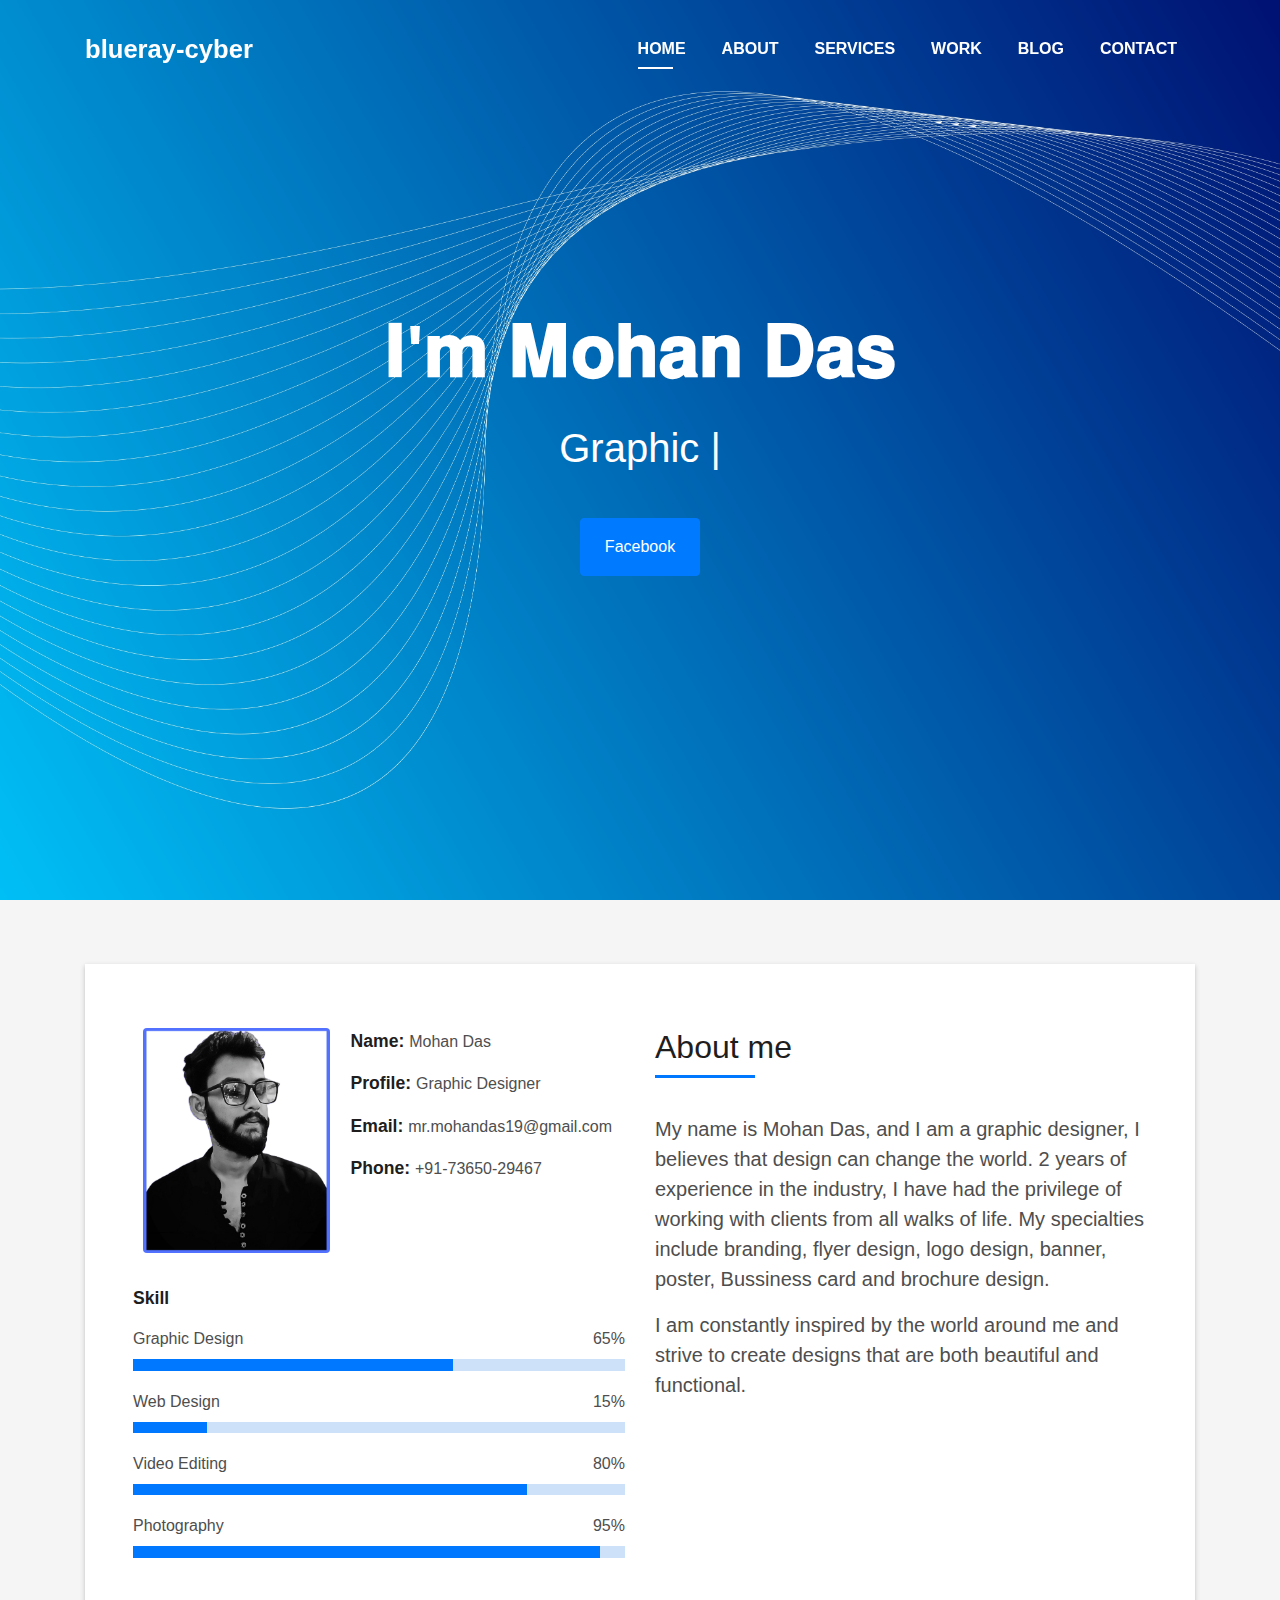
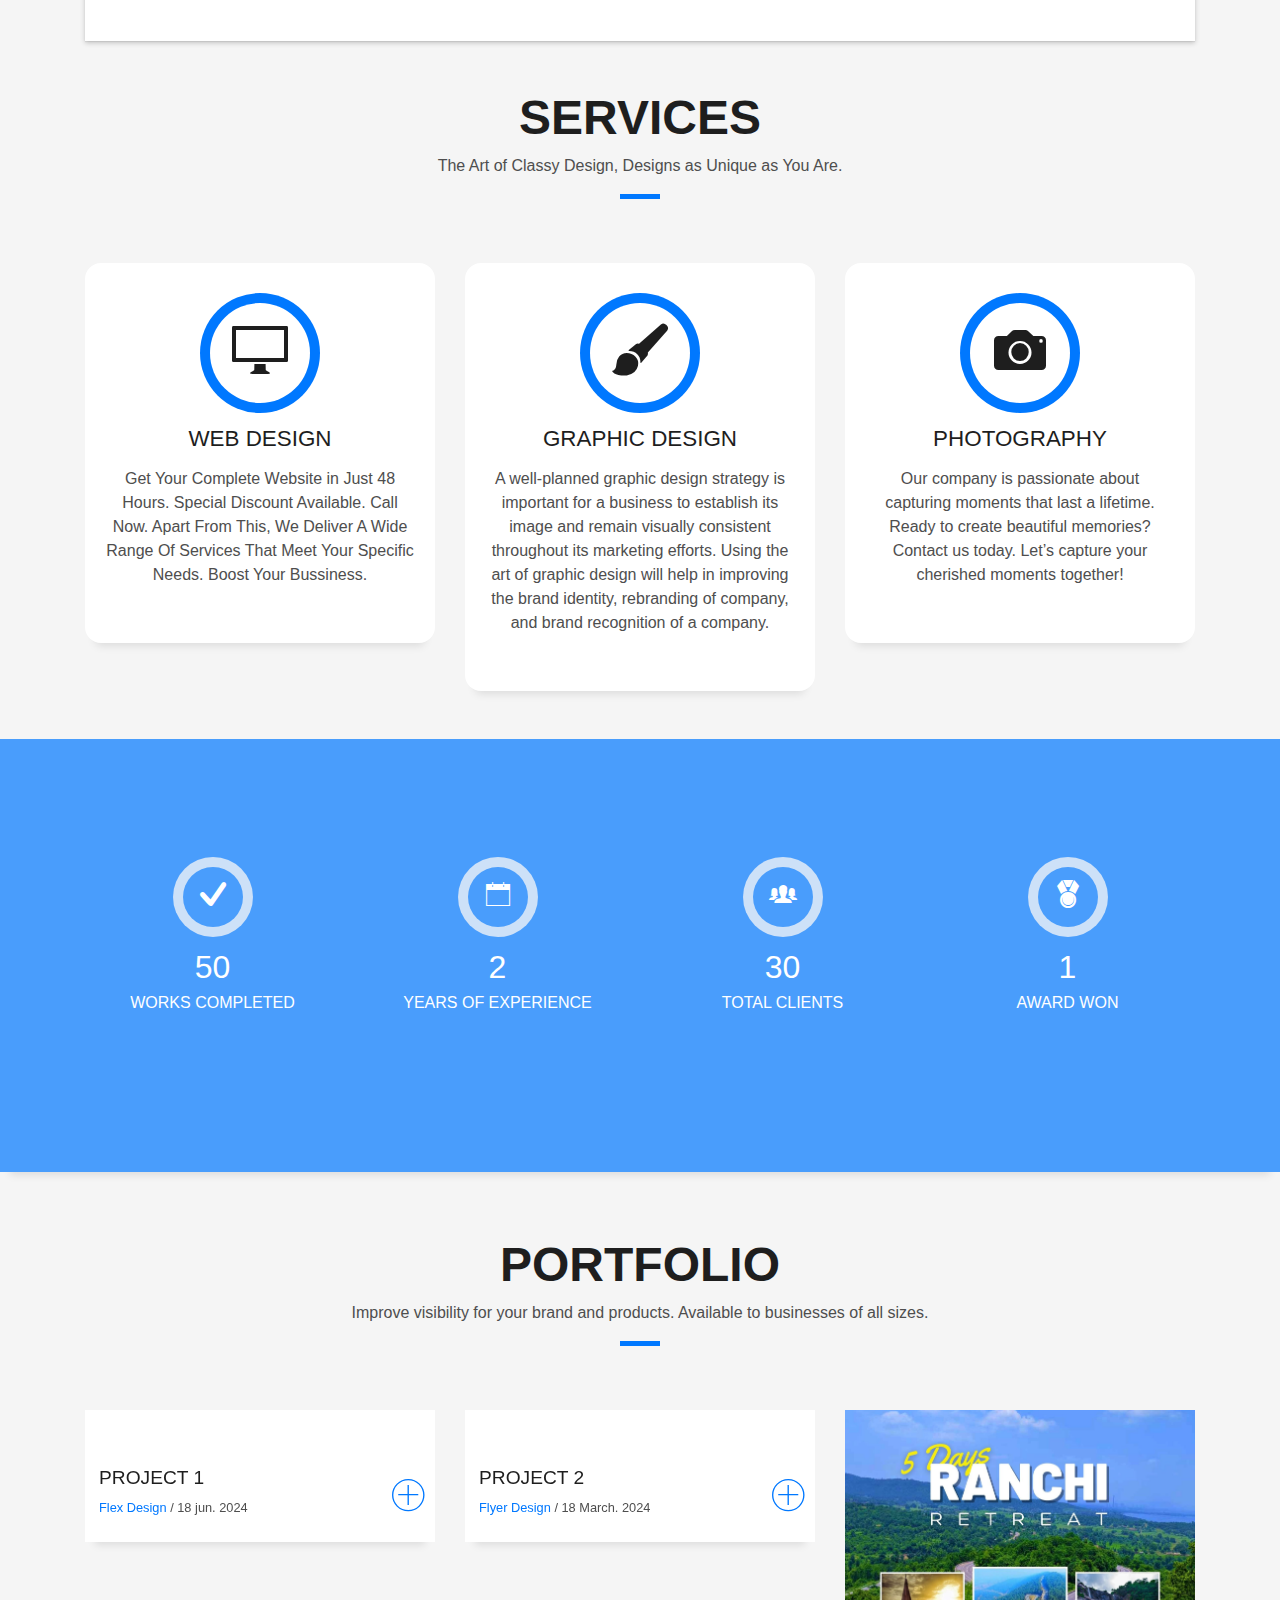
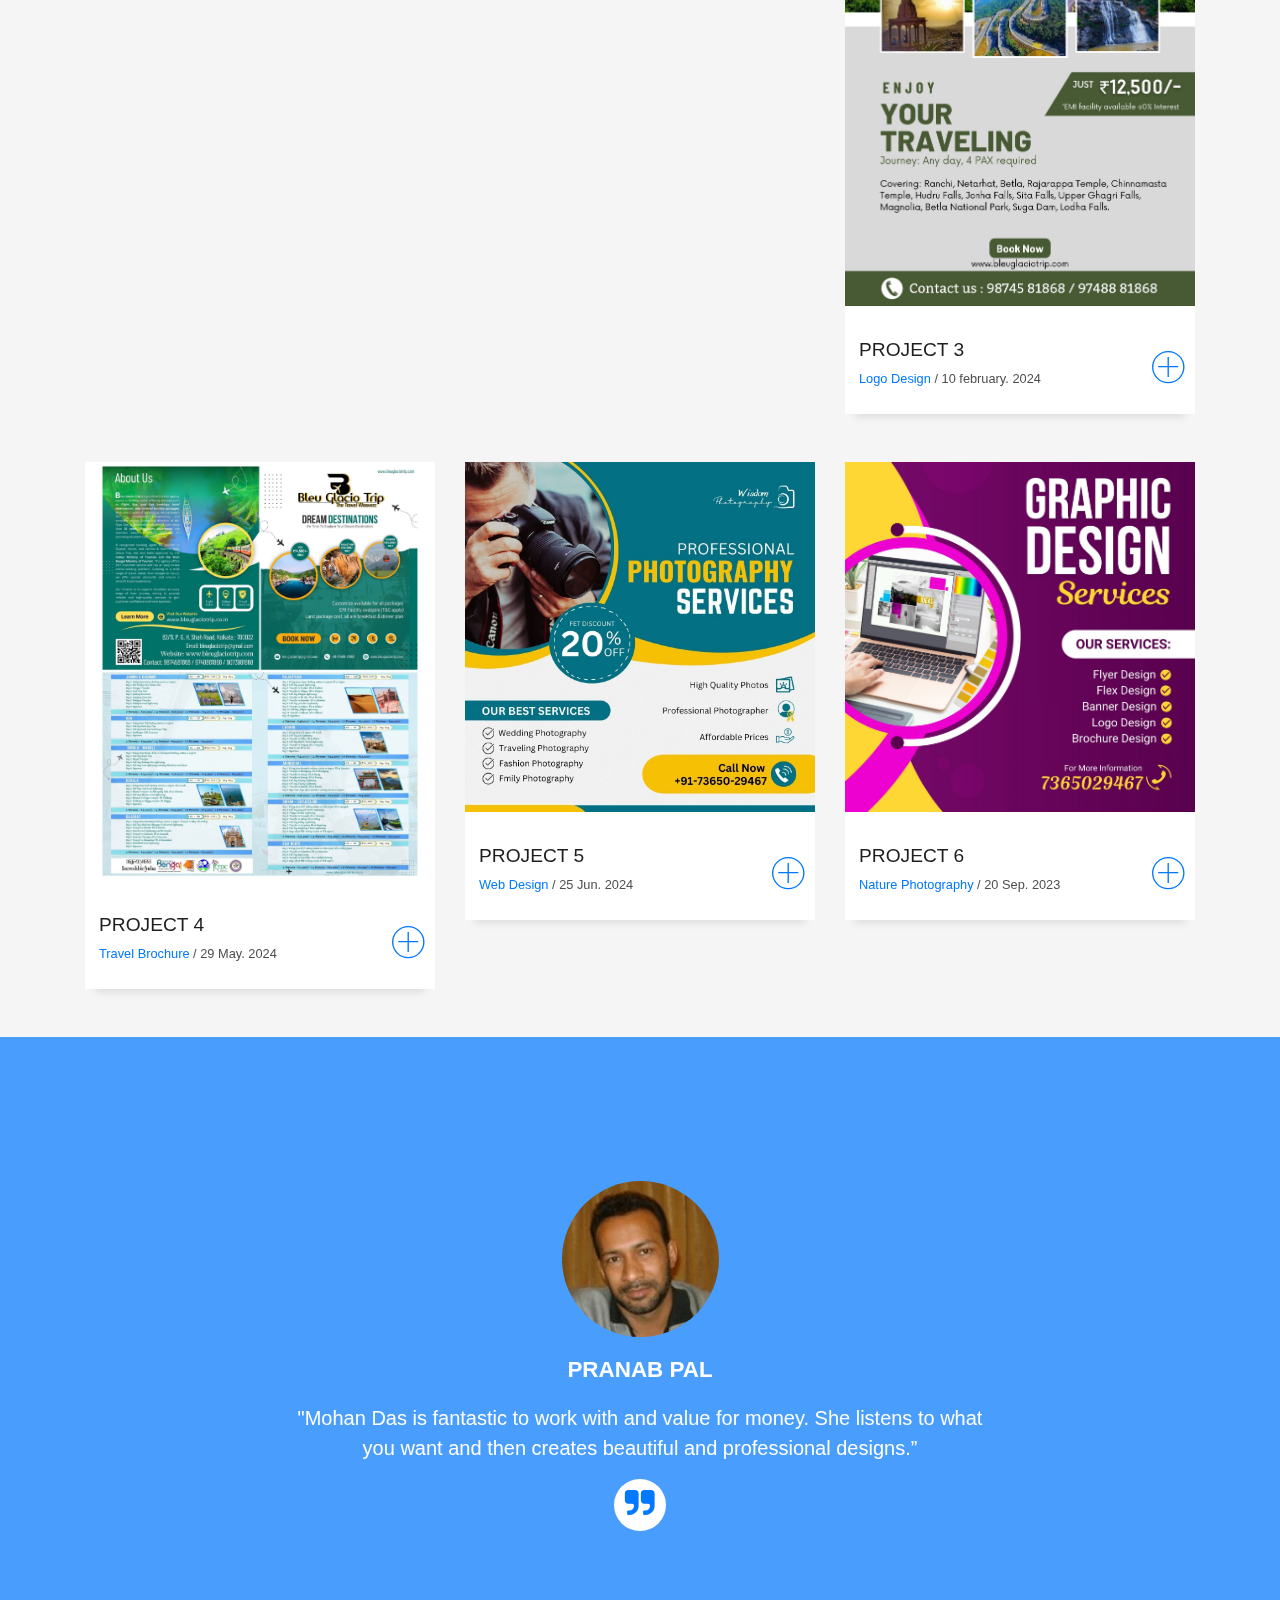
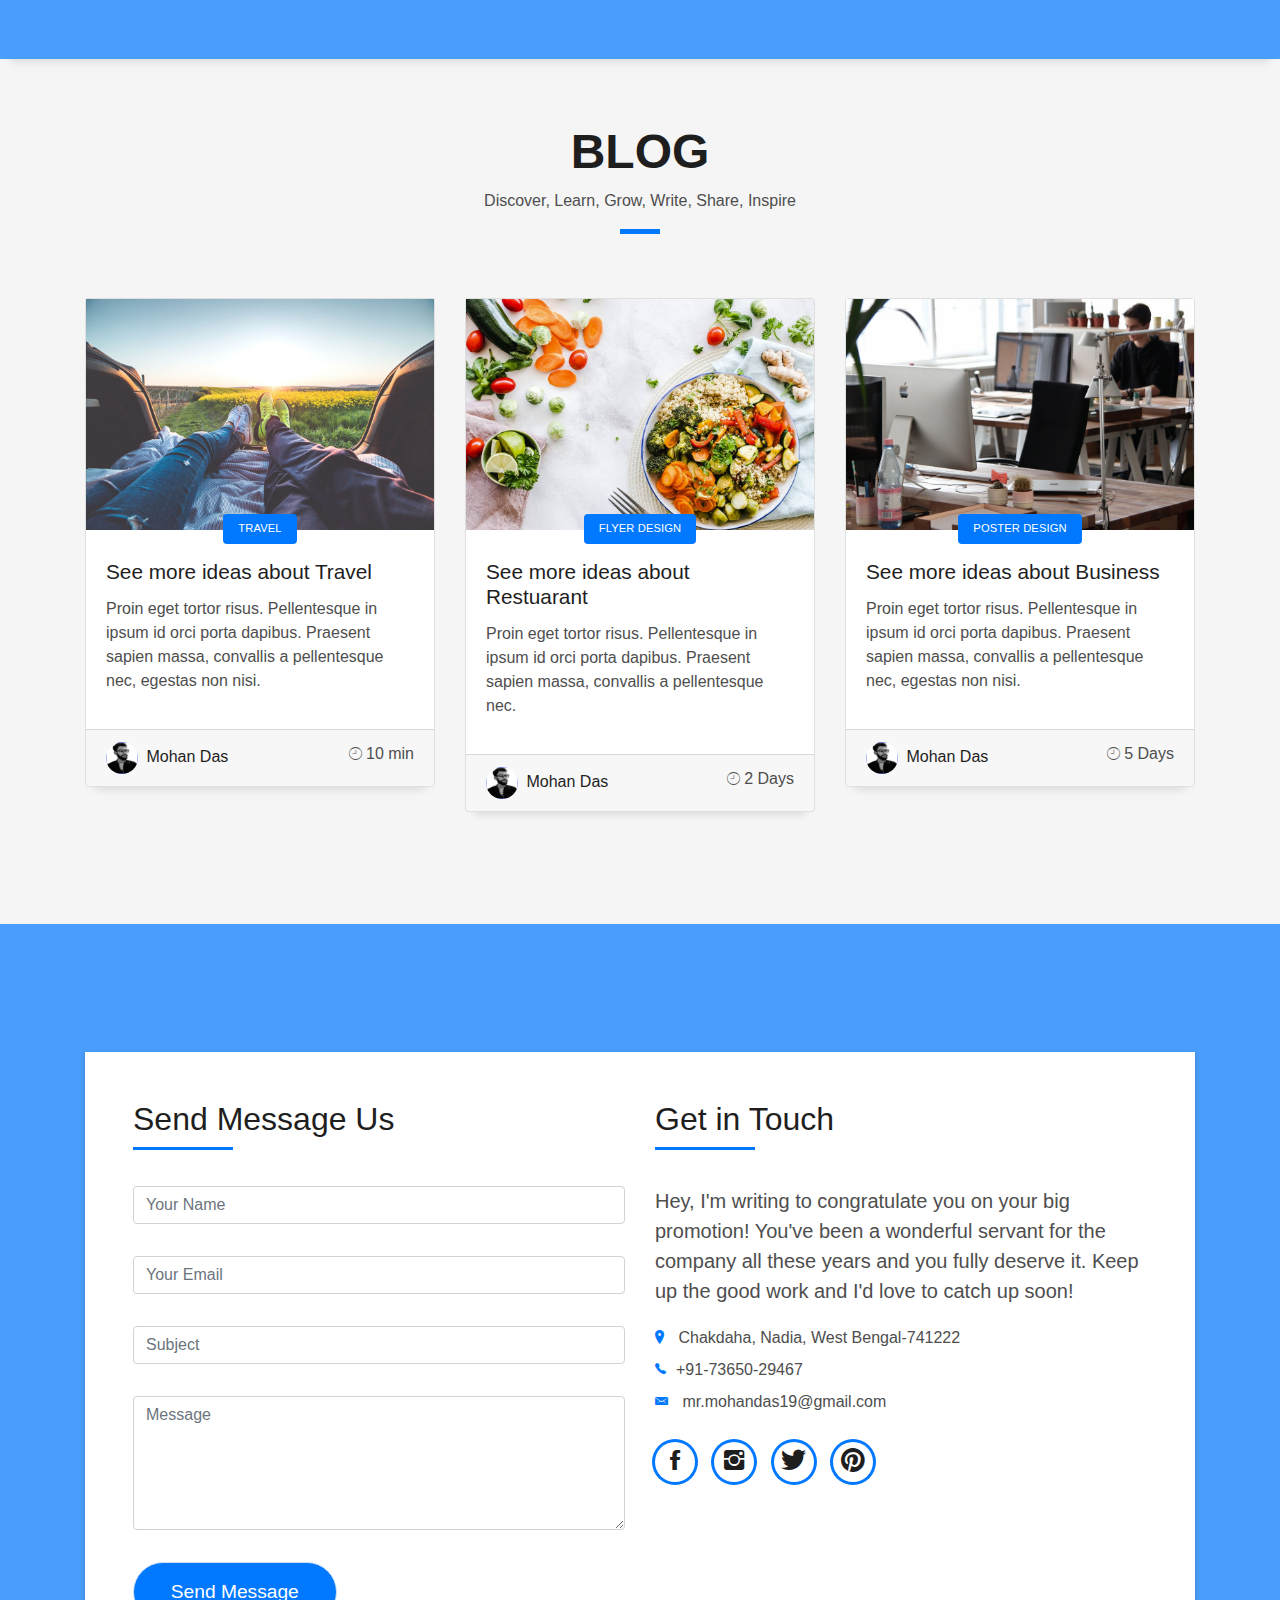
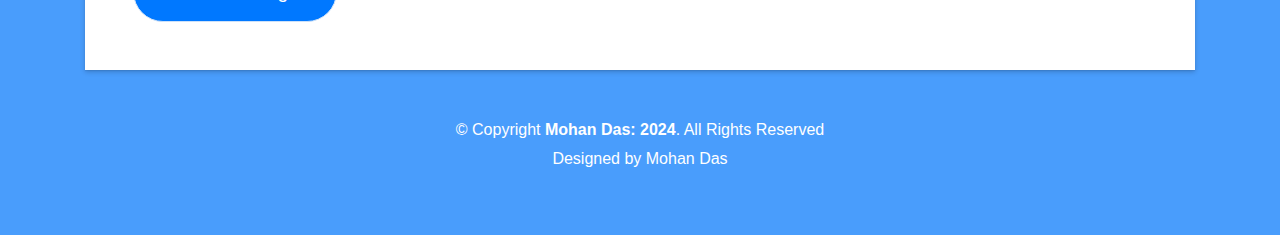
==== commit 21555475: "Update index.html" ====
--- a/index.html
+++ b/index.html
@@ -117,22 +117,22 @@
                   <p class="title-s">Skill</p>
                   <span>Graphic Design</span> <span class="pull-right">65%</span>
                   <div class="progress">
-                    <div class="progress-bar" role="progressbar" style="width: 85%;" aria-valuenow="85" aria-valuemin="0"
+                    <div class="progress-bar" role="progressbar" style="width: 65%;" aria-valuenow="65" aria-valuemin="0"
                       aria-valuemax="100"></div>
                   </div>
                   <span>Web Design</span> <span class="pull-right">15%</span>
                   <div class="progress">
-                    <div class="progress-bar" role="progressbar" style="width: 75%" aria-valuenow="75" aria-valuemin="0"
+                    <div class="progress-bar" role="progressbar" style="width: 15%" aria-valuenow="15" aria-valuemin="0"
                       aria-valuemax="100"></div>
                   </div>
                   <span>Video Editing</span> <span class="pull-right">80%</span>
                   <div class="progress">
-                    <div class="progress-bar" role="progressbar" style="width: 50%" aria-valuenow="50" aria-valuemin="0"
+                    <div class="progress-bar" role="progressbar" style="width: 80%" aria-valuenow="80" aria-valuemin="0"
                       aria-valuemax="100"></div>
                   </div>
                   <span>Photography</span> <span class="pull-right">95%</span>
                   <div class="progress">
-                    <div class="progress-bar" role="progressbar" style="width: 90%" aria-valuenow="90" aria-valuemin="0"
+                    <div class="progress-bar" role="progressbar" style="width: 95%" aria-valuenow="95" aria-valuemin="0"
                       aria-valuemax="100"></div>
                   </div>
                 </div>
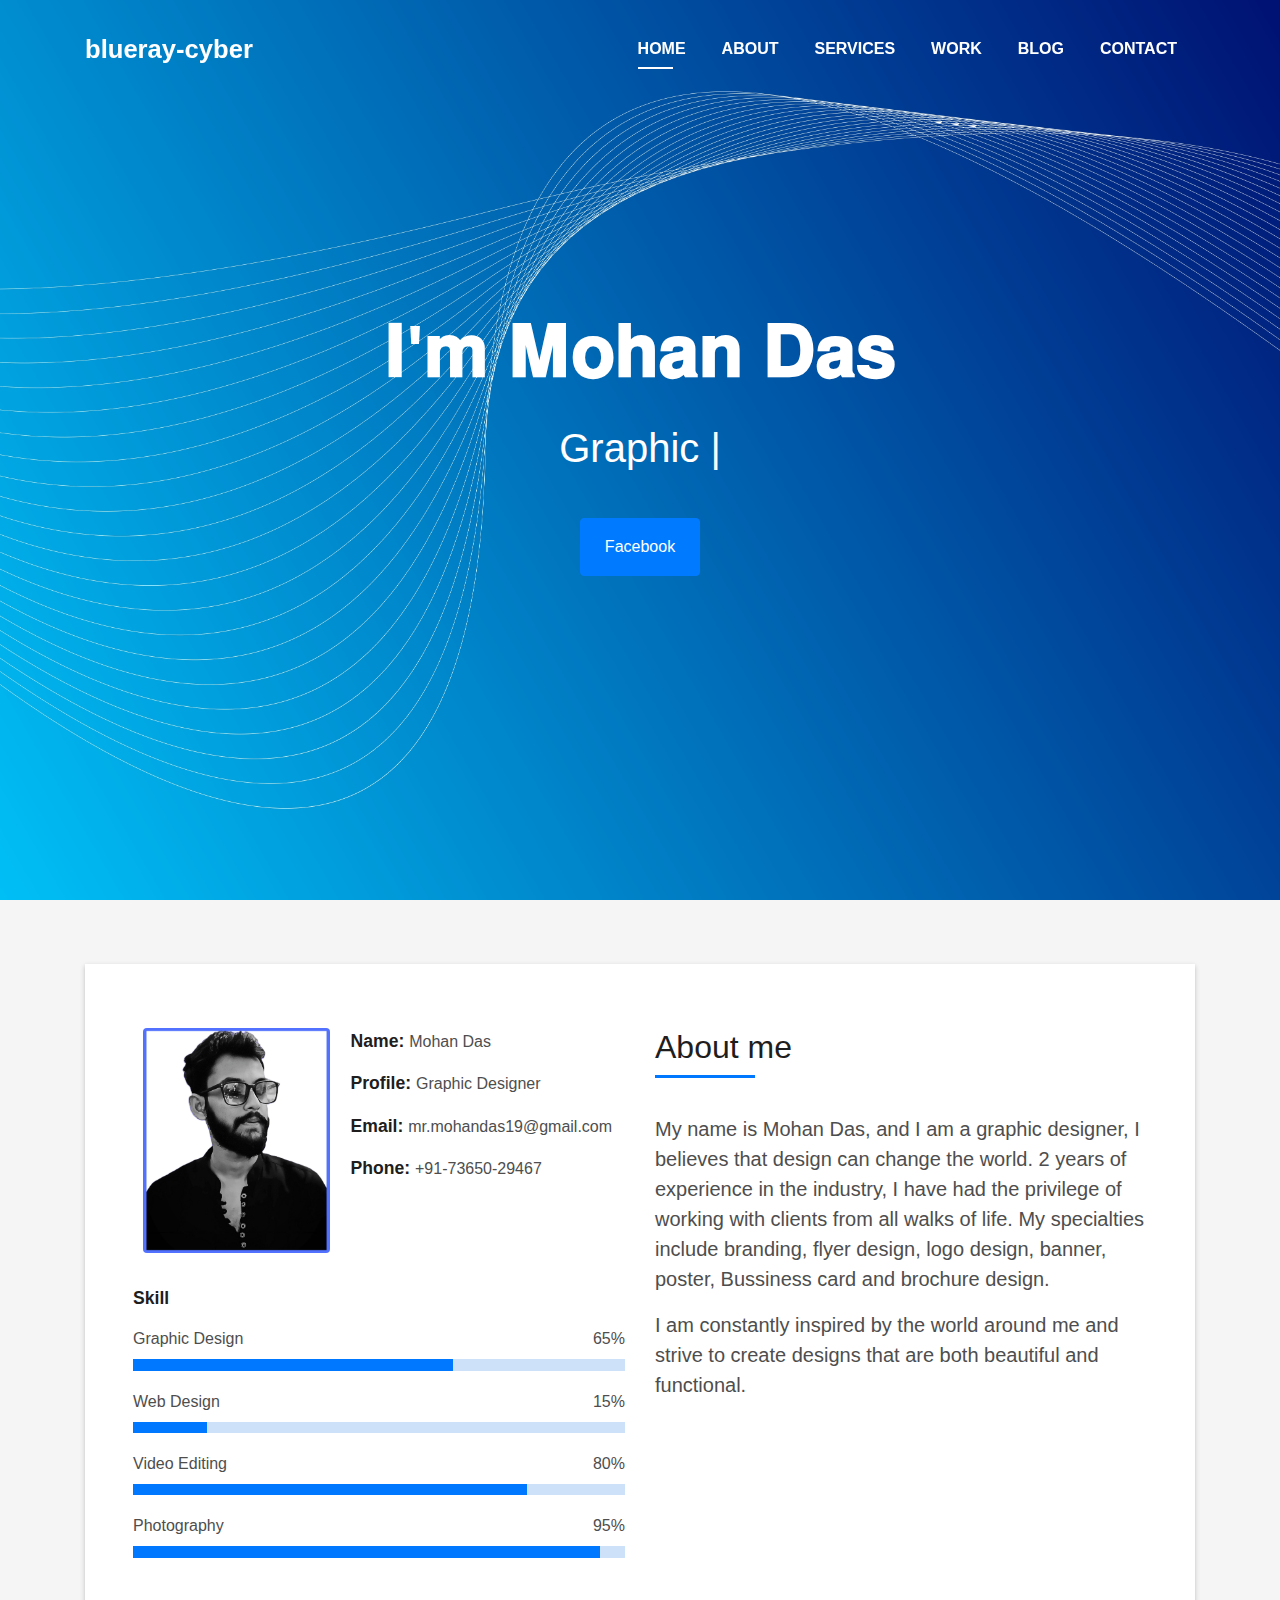
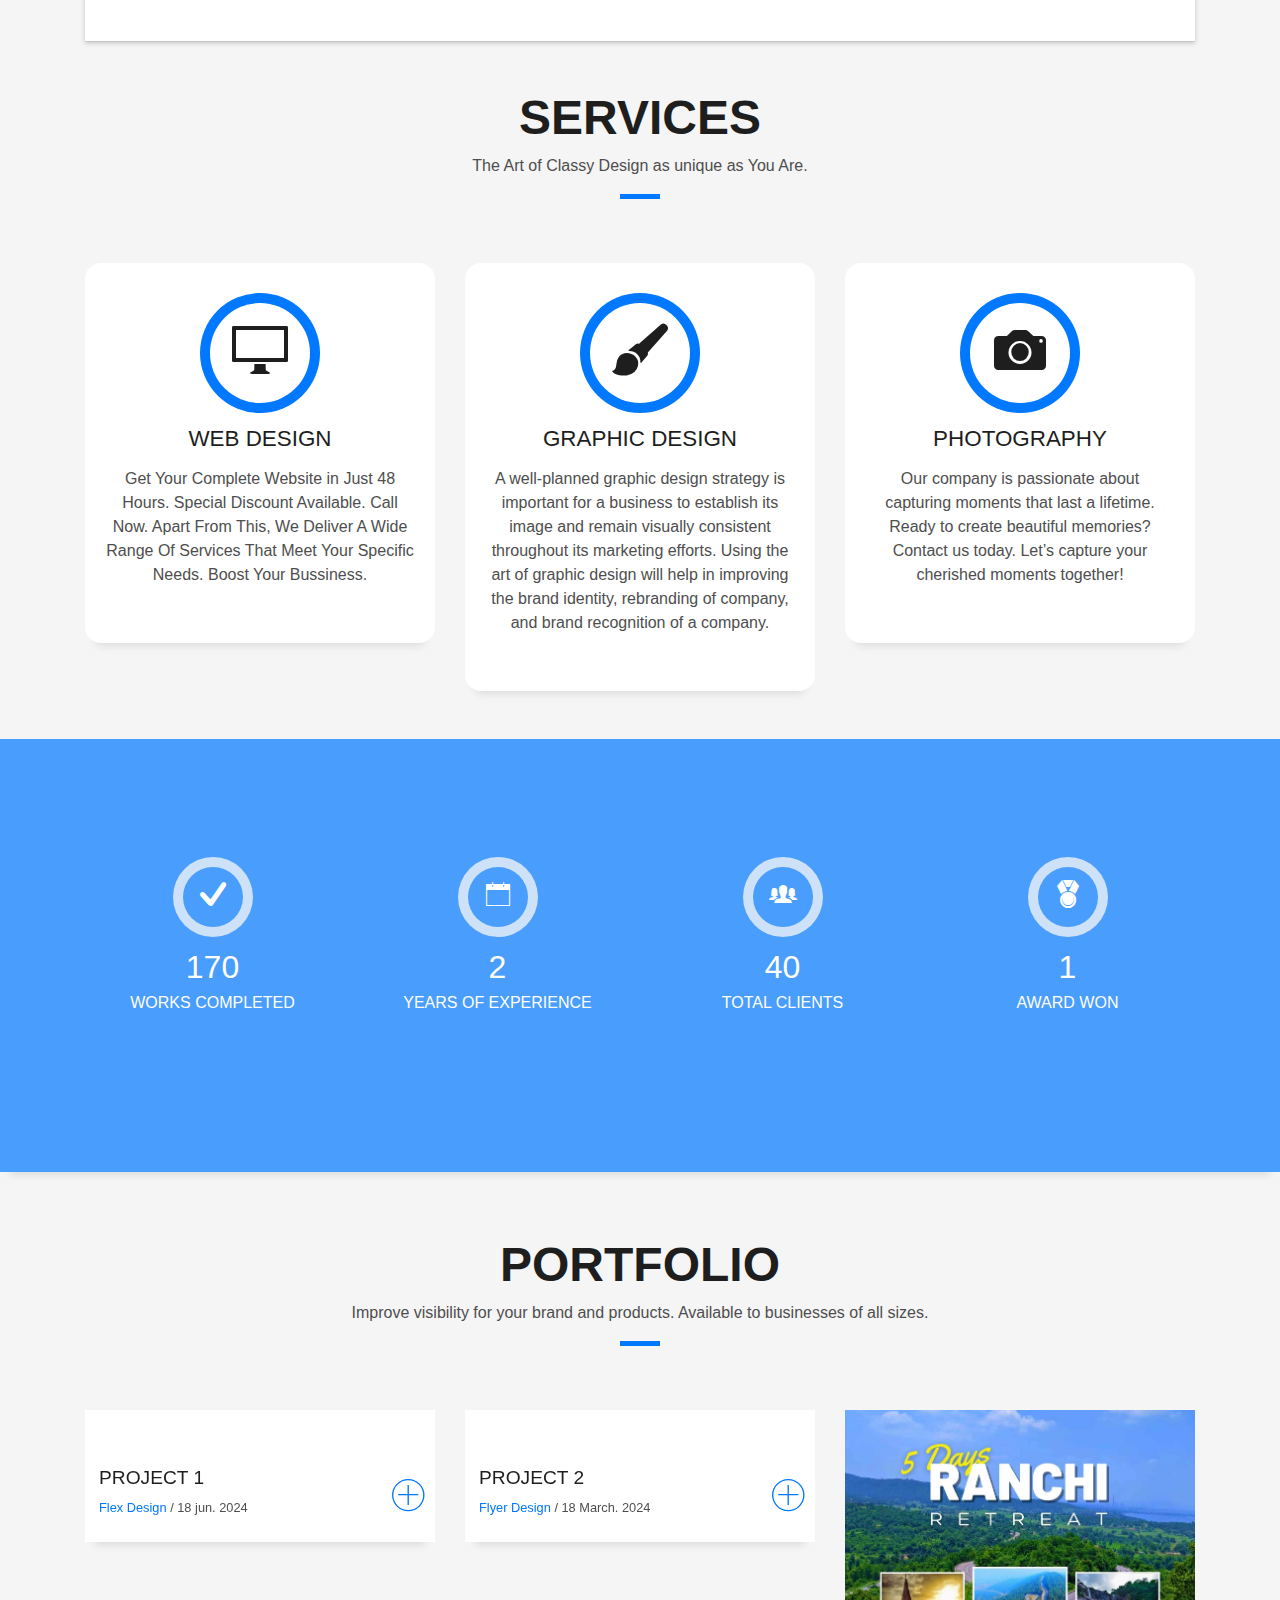
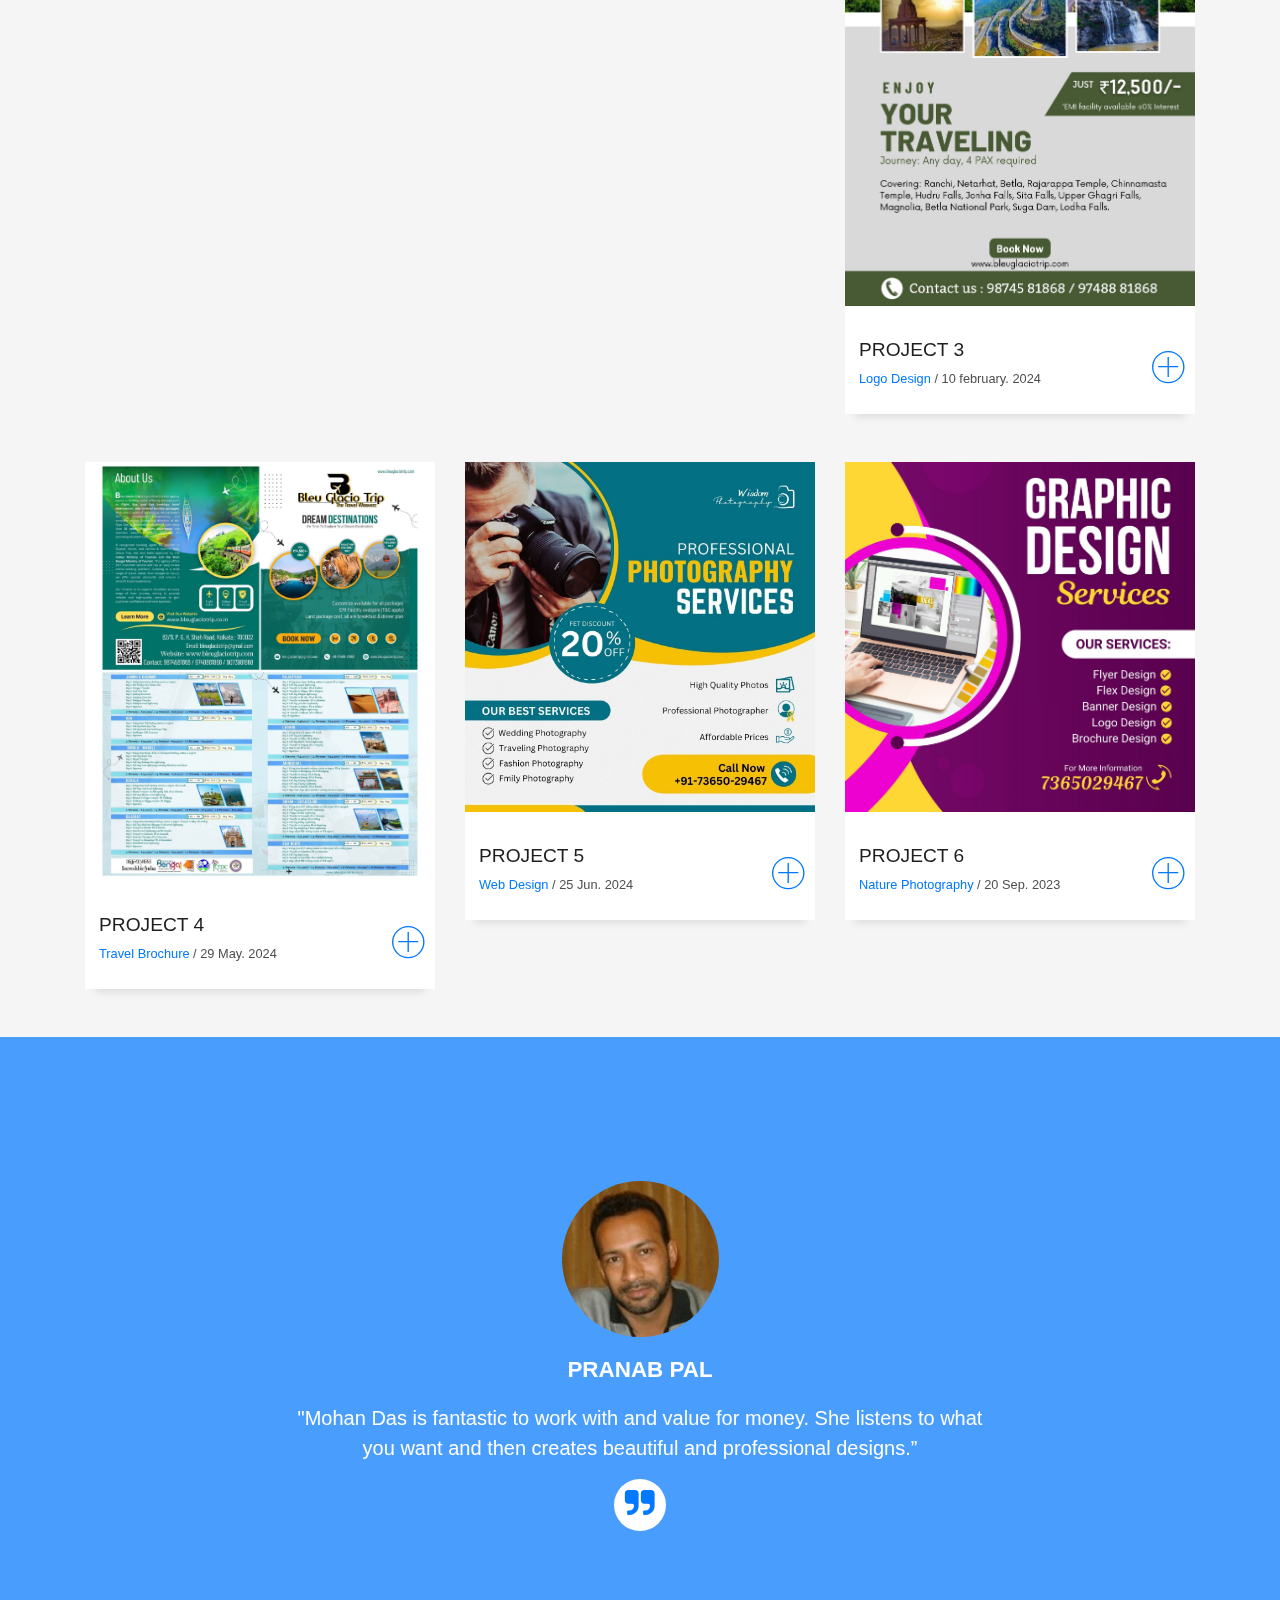
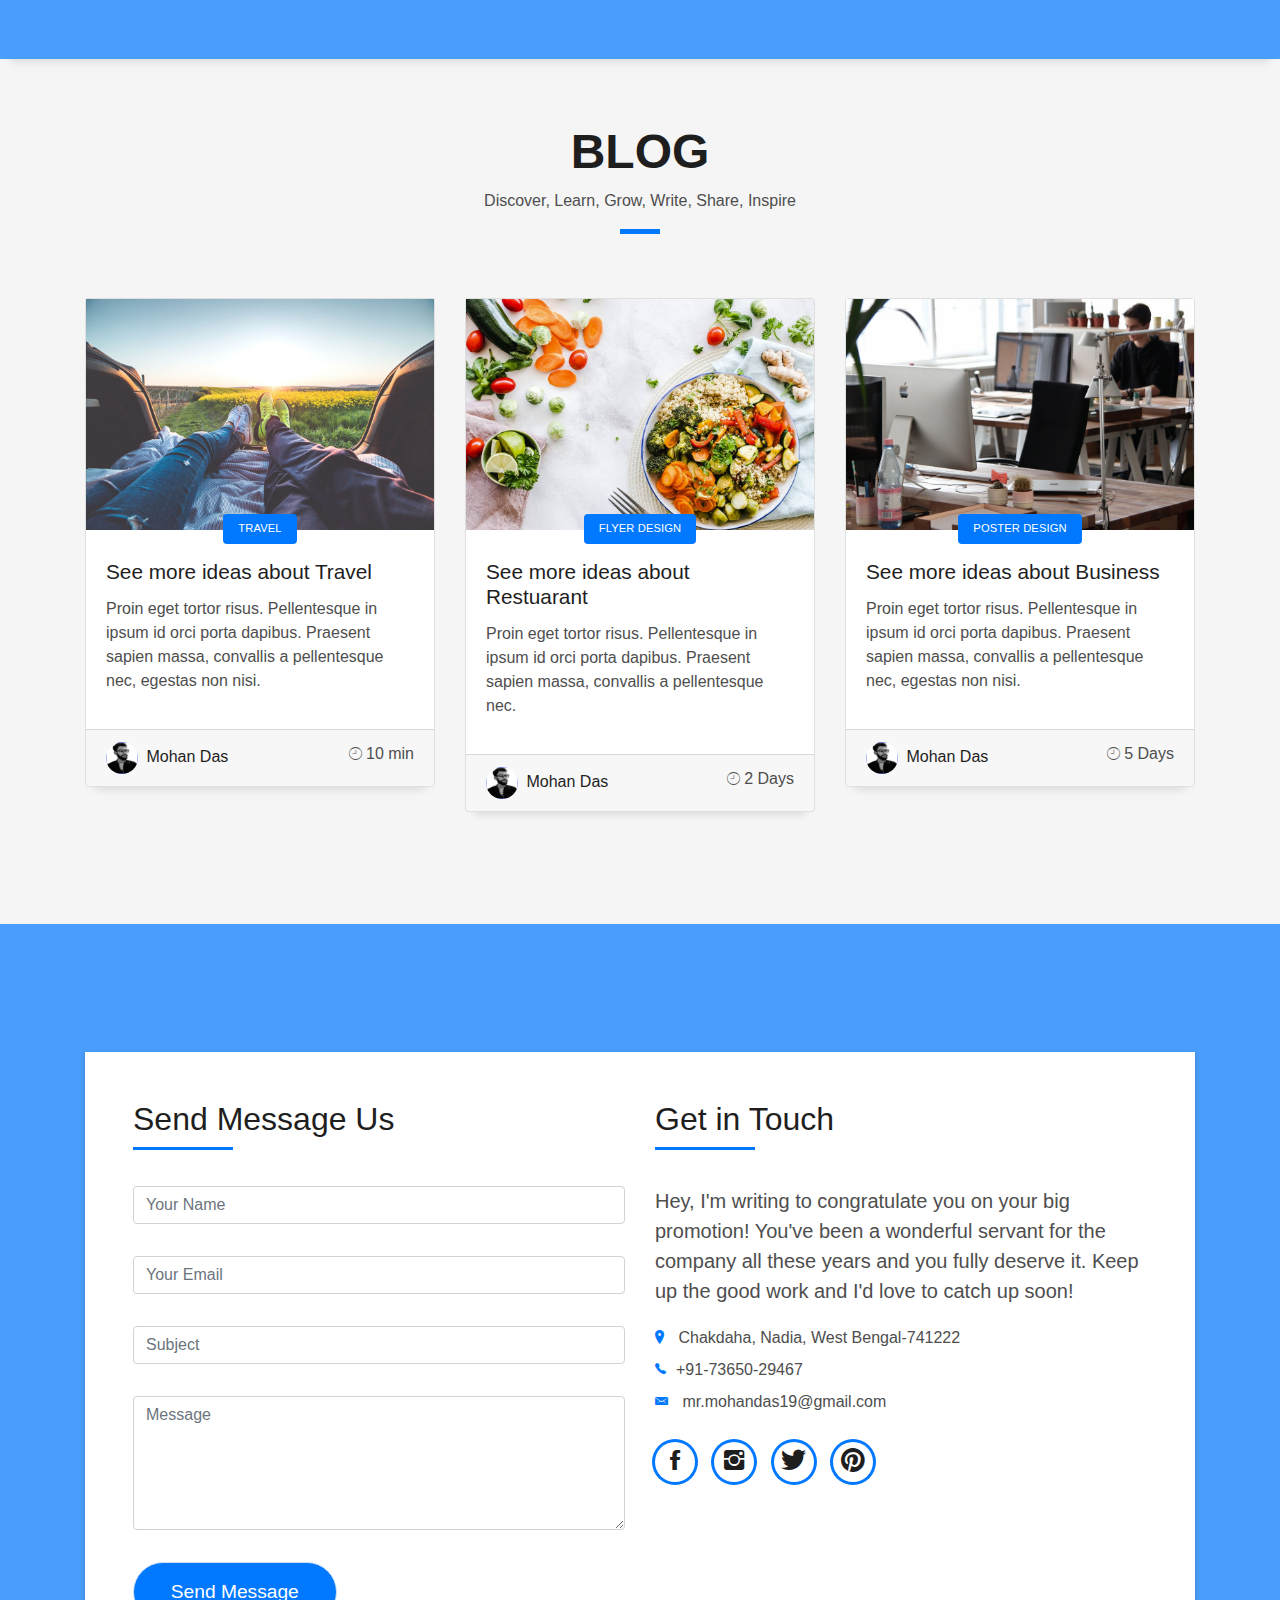
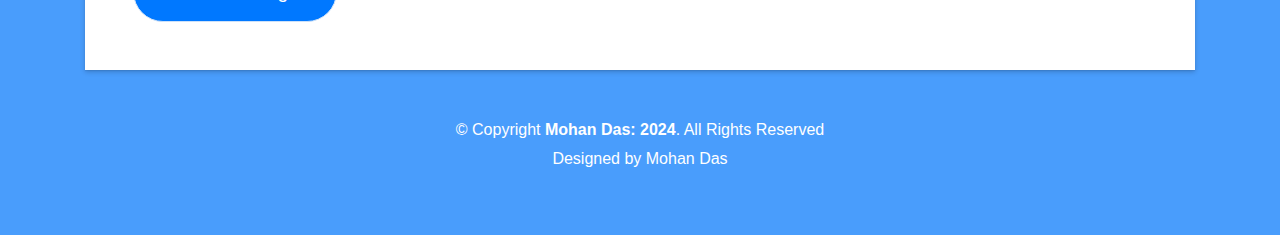
==== commit 6d746c42: "Update index.html" ====
--- a/index.html
+++ b/index.html
@@ -171,7 +171,7 @@
               Services
             </h3>
             <p class="subtitle-a">
-              The Art of Classy Design, Designs as Unique as You Are.
+              The Art of Classy Design as unique as You Are.
             </p>
             <div class="line-mf"></div>
           </div>
@@ -240,7 +240,7 @@
               <span class="ico-circle"><i class="ion-checkmark-round"></i></span>
             </div>
             <div class="counter-num">
-              <p class="counter">50</p>
+              <p class="counter">170</p>
               <span class="counter-text">WORKS COMPLETED</span>
             </div>
           </div>
@@ -262,7 +262,7 @@
               <span class="ico-circle"><i class="ion-ios-people"></i></span>
             </div>
             <div class="counter-num">
-              <p class="counter">30</p>
+              <p class="counter">40</p>
               <span class="counter-text">TOTAL CLIENTS</span>
             </div>
           </div>
